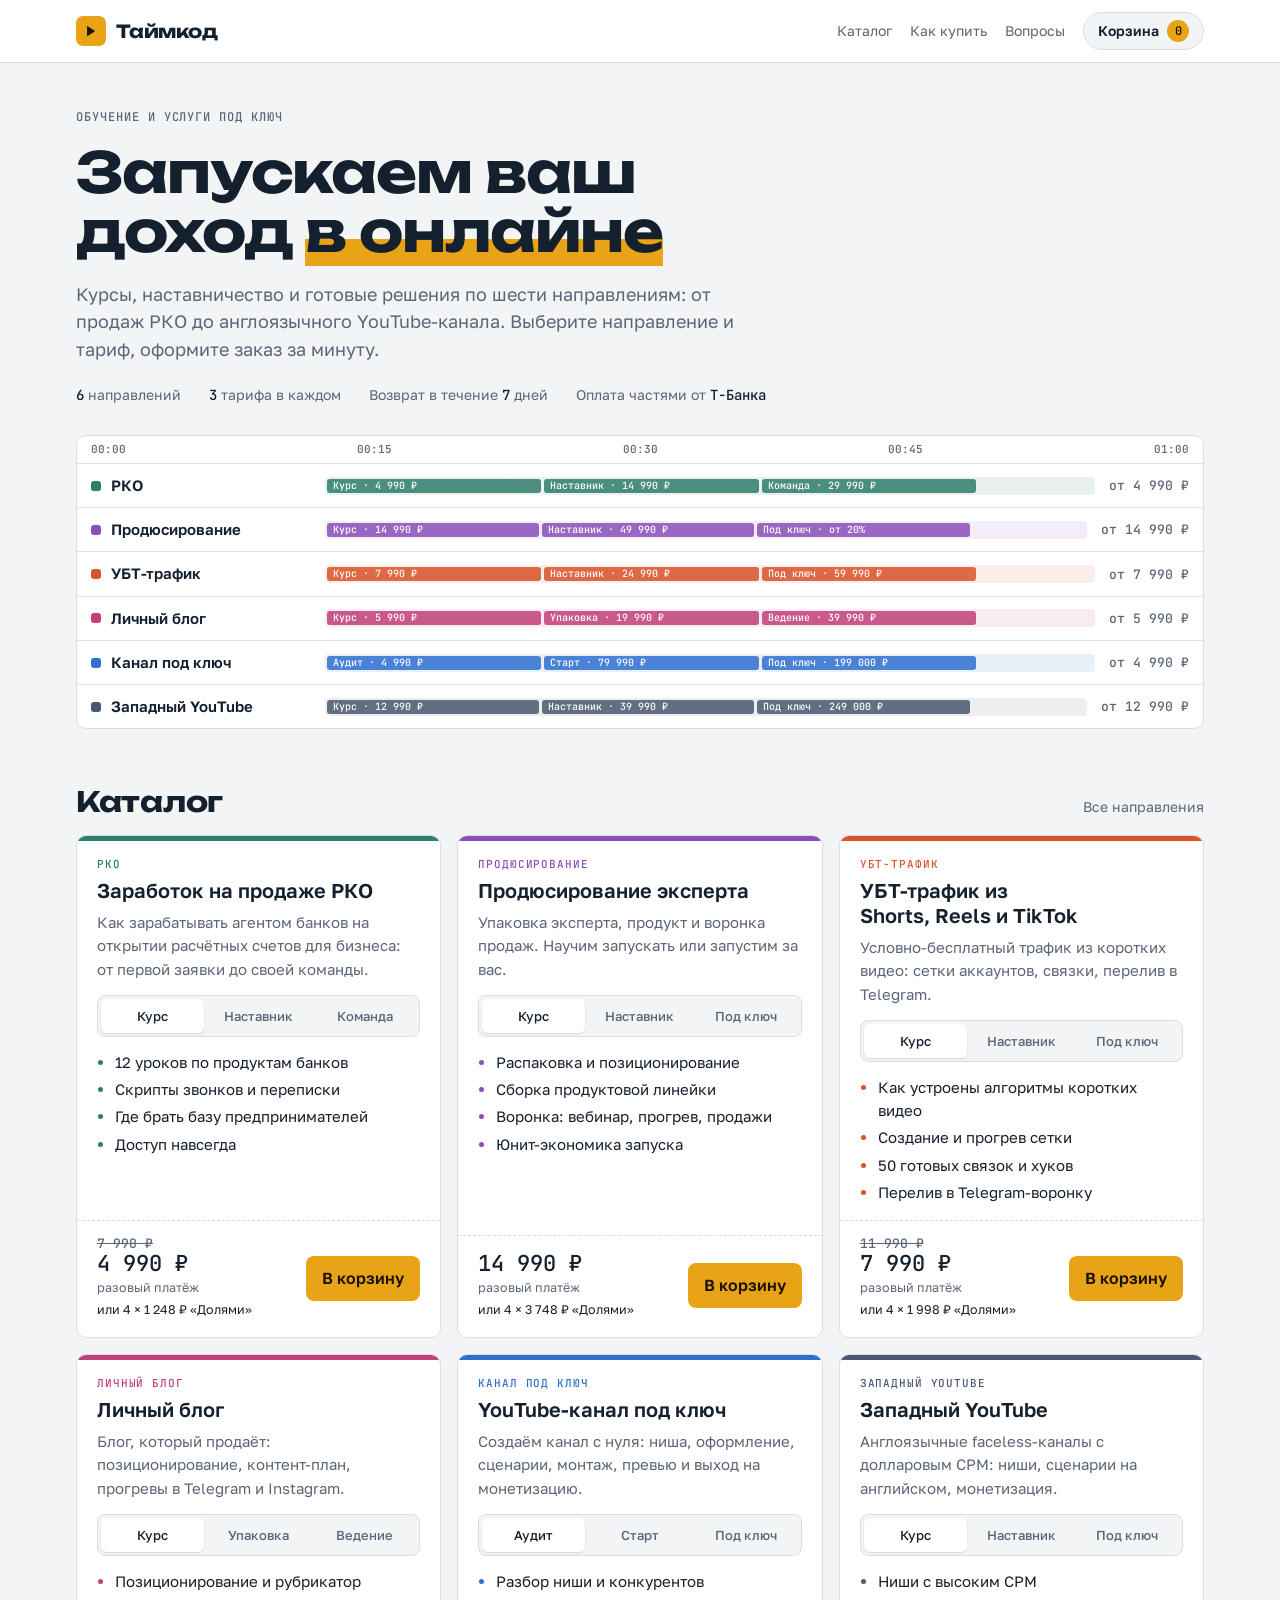
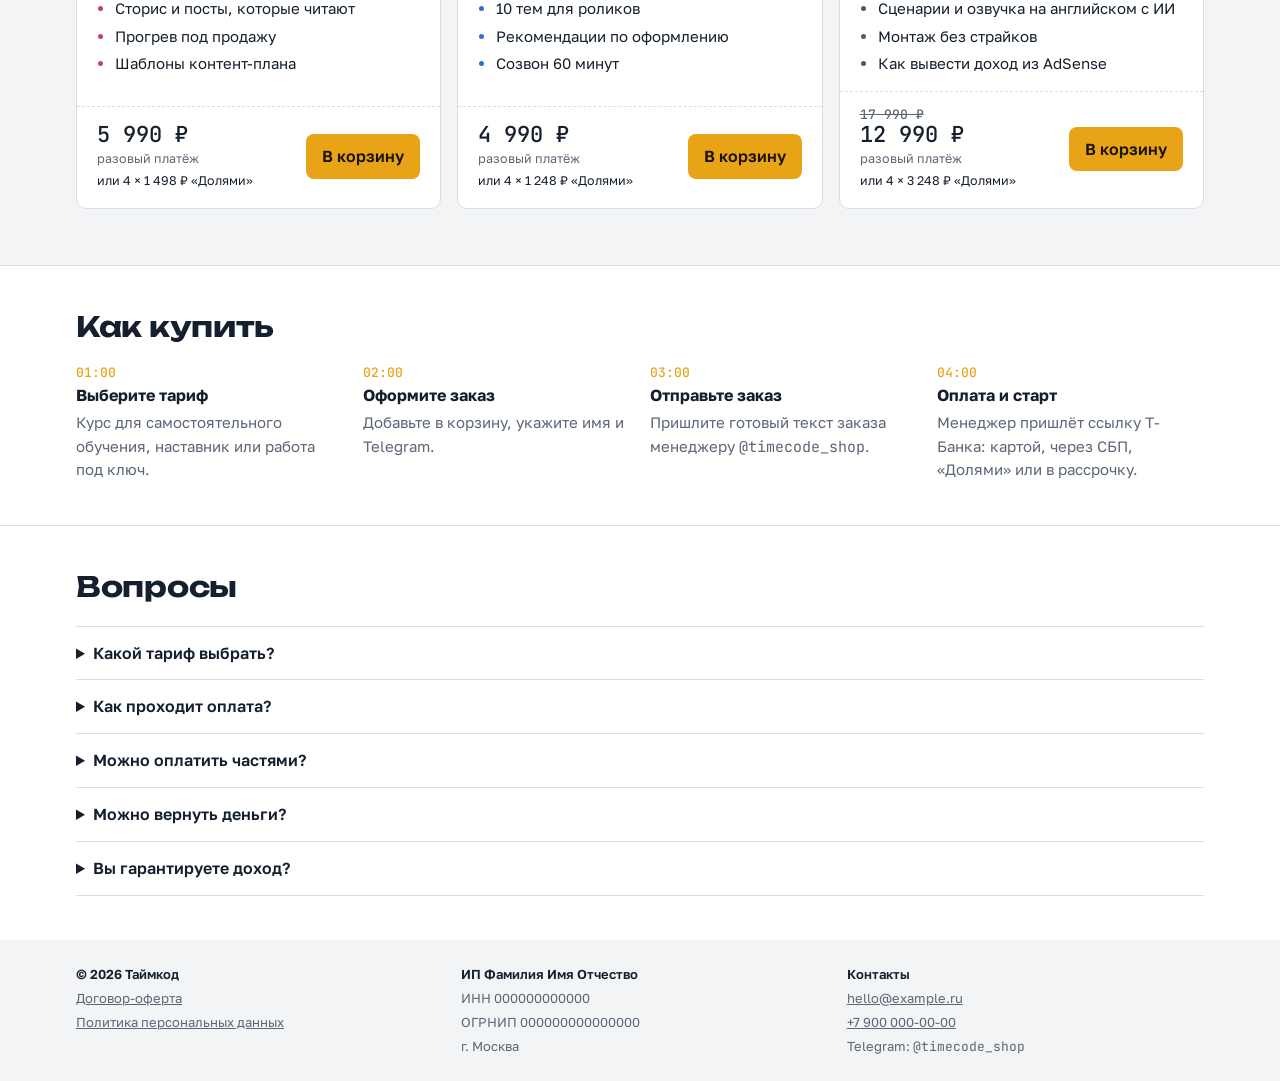
==== site/index.html @ 29308879 "Сайт: оплата частями через Т-Банк, оферта и политика ПДн Подготовка сайта к проверке для интернет-эк" ====
<!doctype html>
<html lang="ru">
<head>
<meta charset="utf-8">
<meta name="viewport" content="width=device-width, initial-scale=1, viewport-fit=cover">
<title>Таймкод</title>
<meta name="claude:viewport-fit-sides" content="cover">
<meta name="description" content="Обучение и услуги под ключ: РКО, продюсирование, УБТ-трафик, личный блог, YouTube-канал под ключ, западный YouTube.">
<link rel="preconnect" href="https://fonts.googleapis.com">
<link rel="preconnect" href="https://fonts.gstatic.com" crossorigin>
<link rel="stylesheet" href="https://fonts.googleapis.com/css2?family=Unbounded:wght@500;700&family=Golos+Text:wght@400;500;600&family=JetBrains+Mono:wght@500&display=swap">
<style>
/* Layout: монтажный стол — шапка-«таймлайн» с дорожками-направлениями, ниже витрина продуктов с тарифами и корзина сбоку */
:root {
  --bg: #F2F4F6;
  --surface: #FFFFFF;
  --ink: #15202E;
  --muted: #5B6676;
  --line: #D9DEE5;
  --accent: #E8A317;
  --accent-ink: #1A1300;
  --good: #2F7D4F;
  --t-rko: #2F7D6D;
  --t-prod: #8A4FB8;
  --t-ubt: #D9532B;
  --t-blog: #C2407A;
  --t-key: #2E6FD0;
  --t-west: #4B5A70;
  --em-fg: var(--ink);
  --em-hl: var(--accent);
  --shade: rgb(10 15 22 / .5);
  --font-display: "Unbounded", "Arial Black", system-ui, sans-serif;
  --font-body: "Golos Text", "Segoe UI", system-ui, sans-serif;
  --font-mono: "JetBrains Mono", ui-monospace, "SFMono-Regular", Menlo, monospace;
  --r: 10px;
  color-scheme: light;
}
@media (prefers-color-scheme: dark) {
  :root:not([data-theme="light"]) {
    --bg: #0F151D; --surface: #17202B; --ink: #E7ECF2; --muted: #95A1B2; --line: #2A3542;
    --accent: #F0B33A; --accent-ink: #1A1300; --good: #5CC08A;
    --t-rko: #4FB59F; --t-prod: #B386DB; --t-ubt: #F07A52; --t-blog: #E46FA3; --t-key: #6FA2EE; --t-west: #9AA8BC;
    --em-fg: var(--accent); --em-hl: transparent; --shade: rgb(0 0 0 / .6);
    color-scheme: dark;
  }
}
:root[data-theme="dark"] {
  --bg: #0F151D; --surface: #17202B; --ink: #E7ECF2; --muted: #95A1B2; --line: #2A3542;
  --accent: #F0B33A; --accent-ink: #1A1300; --good: #5CC08A;
  --t-rko: #4FB59F; --t-prod: #B386DB; --t-ubt: #F07A52; --t-blog: #E46FA3; --t-key: #6FA2EE; --t-west: #9AA8BC;
  --em-fg: var(--accent); --em-hl: transparent; --shade: rgb(0 0 0 / .6);
  color-scheme: dark;
}
* { box-sizing: border-box; }
[hidden] { display: none !important; }
html { -webkit-text-size-adjust: 100%; }
body { margin: 0; background: var(--bg); color: var(--ink); font: 400 16px/1.55 var(--font-body); }
.wrap {
  max-width: 1160px; margin: 0 auto;
  padding-left: max(16px, env(safe-area-inset-left, 0px));
  padding-right: max(16px, env(safe-area-inset-right, 0px));
}
a { color: inherit; }
button, input, select, textarea { font: inherit; color: inherit; }
:focus-visible { outline: 2px solid var(--accent); outline-offset: 2px; }
.mono { font-family: var(--font-mono); font-variant-numeric: tabular-nums; }

/* Header */
body::before { content: ""; position: fixed; inset: 0 0 auto; height: env(safe-area-inset-top, 0px); z-index: 10; background: var(--surface); }
.top { position: sticky; top: env(safe-area-inset-top, 0px); z-index: 5; border-bottom: 1px solid var(--line); background: var(--surface); }
.top .wrap { display: flex; align-items: center; justify-content: space-between; gap: 16px; padding-block: 12px; }
.logo { display: flex; align-items: center; gap: 10px; font: 700 18px/1 var(--font-display); text-decoration: none; letter-spacing: -0.01em; }
.logo i { display: inline-grid; place-items: center; width: 30px; height: 30px; border-radius: 7px; background: var(--accent); color: var(--accent-ink); font-style: normal; font-size: 13px; }
.top nav { display: flex; align-items: center; gap: 18px; font-size: 14px; color: var(--muted); }
.top nav a { text-decoration: none; }
.top nav a:hover { color: var(--ink); }
.cartbtn { display: flex; align-items: center; gap: 8px; border: 1px solid var(--line); background: var(--bg); border-radius: 999px; padding: 7px 14px; cursor: pointer; font-weight: 600; font-size: 14px; color: var(--ink); }
.cartbtn b { min-width: 22px; height: 22px; display: inline-grid; place-items: center; border-radius: 999px; background: var(--accent); color: var(--accent-ink); font: 500 12px/1 var(--font-mono); padding: 0 6px; }

/* Hero */
.hero .wrap { padding-block: 48px 28px; display: grid; gap: 20px; }
.eyebrow { font: 500 12px/1 var(--font-mono); letter-spacing: 0.08em; text-transform: uppercase; color: var(--muted); }
h1 { margin: 0; font: 700 clamp(30px, 5.4vw, 56px)/1.05 var(--font-display); letter-spacing: -0.02em; text-wrap: balance; max-width: 19ch; }
h1 em { font-style: normal; color: var(--em-fg); background: linear-gradient(transparent 62%, var(--em-hl) 62%); }
.lead { margin: 0; max-width: 62ch; color: var(--muted); font-size: 18px; }
.facts { display: flex; flex-wrap: wrap; gap: 8px 28px; font-size: 14px; color: var(--muted); }
.facts b { color: var(--ink); font-family: var(--font-mono); font-weight: 500; }

/* Timeline tracks = category filter */
.tracks { margin-top: 8px; border: 1px solid var(--line); border-radius: var(--r); background: var(--surface); overflow: hidden; }
.ruler { display: flex; justify-content: space-between; padding: 8px 14px; border-bottom: 1px solid var(--line); font: 500 11px/1 var(--font-mono); color: var(--muted); }
.track {
  width: 100%; display: grid; grid-template-columns: minmax(0, 220px) minmax(0, 1fr) auto; align-items: center; gap: 14px;
  padding: 10px 14px; border: 0; border-bottom: 1px solid var(--line); background: transparent; cursor: pointer; text-align: left;
}
.track:last-child { border-bottom: 0; }
.track:hover { background: color-mix(in srgb, var(--accent) 7%, transparent); }
.track[aria-pressed="true"] { background: color-mix(in srgb, var(--c) 12%, transparent); }
.track .name { display: flex; align-items: center; gap: 10px; font-weight: 600; font-size: 15px; min-width: 0; }
.track .dot { flex: none; width: 10px; height: 10px; border-radius: 3px; background: var(--c); }
.track .bar { height: 18px; border-radius: 4px; background: color-mix(in srgb, var(--c) 10%, transparent); display: flex; gap: 3px; padding: 2px; min-width: 0; }
.track .clip { flex: 0 1 28%; border-radius: 3px; background: var(--c); opacity: .85; overflow: hidden; white-space: nowrap; text-overflow: ellipsis; font: 500 10px/14px var(--font-mono); color: var(--surface); padding: 0 6px; }
.track .n { font: 500 13px/1 var(--font-mono); color: var(--muted); }

/* Catalog */
.sec-h { display: flex; flex-wrap: wrap; align-items: baseline; justify-content: space-between; gap: 8px 16px; }
h2 { margin: 0; font: 700 clamp(22px, 3vw, 28px)/1.2 var(--font-display); letter-spacing: -0.01em; text-wrap: balance; }
.catalog .wrap { display: grid; gap: 16px; padding-block: 28px 56px; }
.count { font-size: 14px; color: var(--muted); }
.grid { display: grid; grid-template-columns: repeat(auto-fill, minmax(min(100%, 340px), 1fr)); gap: 16px; }
.prod { background: var(--surface); border: 1px solid var(--line); border-radius: var(--r); display: grid; grid-template-rows: auto auto auto 1fr auto; overflow: hidden; min-width: 0; }
.prod .head { padding: 18px 20px 0; display: grid; gap: 8px; border-top: 5px solid var(--c); }
.prod .cat { font: 500 11px/1 var(--font-mono); letter-spacing: .08em; text-transform: uppercase; color: var(--c); }
.prod h3 { margin: 0; font: 600 20px/1.25 var(--font-body); text-wrap: balance; }
.prod .desc { margin: 0; color: var(--muted); font-size: 15px; }
.tiers { margin: 14px 20px 0; display: grid; grid-template-columns: repeat(3, minmax(0, 1fr)); border: 1px solid var(--line); border-radius: 8px; padding: 3px; gap: 3px; background: var(--bg); }
.tiers button { border: 0; background: transparent; border-radius: 6px; padding: 7px 4px; font-size: 13px; font-weight: 500; cursor: pointer; color: var(--muted); overflow: hidden; text-overflow: ellipsis; white-space: nowrap; }
.tiers button[aria-pressed="true"] { background: var(--surface); color: var(--ink); box-shadow: 0 1px 2px rgb(0 0 0 / .12); }
.prod ul { margin: 0; padding: 14px 20px 0 38px; font-size: 15px; display: grid; gap: 4px; align-content: start; }
.prod li::marker { color: var(--c); }
.prod .foot { padding: 16px 20px 18px; display: flex; flex-wrap: wrap; align-items: center; justify-content: space-between; gap: 10px; border-top: 1px dashed var(--line); margin-top: 16px; }
.price { display: grid; gap: 2px; }
.price b { font: 500 22px/1.1 var(--font-mono); font-variant-numeric: tabular-nums; }
.price s { color: var(--muted); font: 500 13px/1 var(--font-mono); }
.price small { color: var(--muted); font-size: 12.5px; }
.price .split { color: var(--ink); }
.btn { border: 0; border-radius: 8px; padding: 10px 16px; font-weight: 600; cursor: pointer; background: var(--accent); color: var(--accent-ink); text-decoration: none; display: inline-flex; align-items: center; justify-content: center; gap: 6px; }
.btn:hover { filter: brightness(1.05); }
.btn.ghost { background: transparent; color: var(--ink); border: 1px solid var(--line); }
.btn.added { background: var(--good); color: var(--surface); }
.btn.wide { width: 100%; padding-block: 13px; }

/* Info blocks */
.band { border-top: 1px solid var(--line); background: var(--surface); }
.band .wrap { padding-block: 44px; display: grid; gap: 22px; }
.steps { display: grid; grid-template-columns: repeat(auto-fit, minmax(220px, 1fr)); gap: 20px; margin: 0; padding: 0; list-style: none; counter-reset: s; }
.steps li { counter-increment: s; display: grid; gap: 4px; align-content: start; }
.steps li::before { content: "0" counter(s) ":00"; font: 500 13px/1 var(--font-mono); color: var(--accent); }
.steps b { font-size: 16px; }
.steps span { color: var(--muted); font-size: 15px; }
.faq { display: grid; gap: 0; border-top: 1px solid var(--line); }
.faq details { border-bottom: 1px solid var(--line); padding-block: 14px; }
.faq summary { cursor: pointer; font-weight: 600; }
.faq p { margin: 8px 0 0; color: var(--muted); max-width: 70ch; }
footer .wrap { padding-block: 24px; font-size: 13px; color: var(--muted); display: grid; grid-template-columns: repeat(auto-fit, minmax(min(100%, 240px), 1fr)); gap: 16px 28px; }
footer .col { display: grid; gap: 4px; align-content: start; }
footer b { color: var(--ink); font-weight: 600; }
.handle { font-family: var(--font-mono); user-select: all; }

/* Cart drawer */
.shade { position: fixed; inset: 0; background: var(--shade); z-index: 20; }
.drawer {
  position: fixed; top: 0; right: 0; bottom: 0; z-index: 21; width: min(440px, 100%);
  background: var(--surface); border-left: 1px solid var(--line); display: grid; grid-template-rows: auto 1fr auto;
  padding-top: env(safe-area-inset-top, 0px); padding-bottom: env(safe-area-inset-bottom, 0px); padding-right: env(safe-area-inset-right, 0px);
}
.drawer header { display: flex; align-items: center; justify-content: space-between; padding: 16px 20px; border-bottom: 1px solid var(--line); }
.drawer h3 { margin: 0; font: 700 18px/1.2 var(--font-display); }
.x { border: 0; background: none; font-size: 22px; line-height: 1; cursor: pointer; padding: 4px 8px; color: var(--muted); }
.drawer .items { overflow: auto; padding: 8px 20px; display: grid; align-content: start; }
.item { display: grid; grid-template-columns: 4px minmax(0, 1fr) auto; gap: 12px; padding-block: 12px; border-bottom: 1px solid var(--line); align-items: start; }
.item .sw { align-self: stretch; border-radius: 2px; background: var(--c); }
.item b { display: block; font-size: 15px; font-weight: 600; }
.item span { font-size: 13px; color: var(--muted); }
.item .r { display: grid; justify-items: end; gap: 4px; font: 500 14px/1.2 var(--font-mono); white-space: nowrap; }
.item .rm { border: 0; background: none; color: var(--muted); font: 400 12px/1 var(--font-body); text-decoration: underline; cursor: pointer; padding: 2px 0; }
.drawer .sum { padding: 16px 20px 20px; border-top: 1px solid var(--line); display: grid; gap: 12px; }
.total { display: flex; justify-content: space-between; align-items: baseline; gap: 12px; }
.total b { font: 500 22px/1 var(--font-mono); }
.note { font-size: 13px; color: var(--muted); margin: 0; }
.empty { padding: 32px 0; color: var(--muted); text-align: center; }
.field { display: grid; gap: 5px; font-size: 14px; font-weight: 500; }
.field input, .field textarea { border: 1px solid var(--line); border-radius: 8px; padding: 10px 12px; background: var(--bg); font-weight: 400; }
.field textarea { min-height: 70px; resize: vertical; }
.check { display: grid; grid-template-columns: auto minmax(0, 1fr); gap: 8px; align-items: start; font-size: 13.5px; color: var(--muted); }
.check input { margin: 3px 0 0; accent-color: var(--accent); width: 16px; height: 16px; }
.check b { color: var(--ink); font-weight: 600; }
.order pre { margin: 0; white-space: pre-wrap; word-break: break-word; font: 500 13px/1.5 var(--font-mono); background: var(--bg); border: 1px solid var(--line); border-radius: 8px; padding: 12px; }
.row { display: flex; gap: 10px; flex-wrap: wrap; }
.row > * { flex: 1 1 140px; }

@media (max-width: 640px) {
  .top nav a { display: none; }
  .track { grid-template-columns: minmax(0, 1fr) auto; }
  .track .bar { display: none; }
}
@media (prefers-reduced-motion: no-preference) {
  .drawer { animation: slide .2s ease both; }
  @keyframes slide { from { transform: translateX(24px); } to { transform: none; } }
}
</style>
</head>
<body>

<header class="top">
  <div class="wrap">
    <a class="logo" href="#"><i>▶</i>Таймкод</a>
    <nav>
      <a href="#catalog">Каталог</a><a href="#how">Как купить</a><a href="#faq">Вопросы</a>
      <button class="cartbtn" id="openCart" type="button" aria-label="Корзина">Корзина <b id="cartN">0</b></button>
    </nav>
  </div>
</header>

<section class="hero">
  <div class="wrap">
    <span class="eyebrow">Обучение и услуги под ключ</span>
    <h1>Запускаем ваш доход <em>в онлайне</em></h1>
    <p class="lead">Курсы, наставничество и готовые решения по шести направлениям: от продаж РКО до англоязычного YouTube-канала. Выберите направление и тариф, оформите заказ за минуту.</p>
    <div class="facts">
      <span><b>6</b> направлений</span>
      <span><b>3</b> тарифа в каждом</span>
      <span>Возврат в течение <b>7</b> дней</span>
      <span>Оплата частями от <b>Т-Банка</b></span>
    </div>
    <div class="tracks" id="tracks" role="group" aria-label="Направления">
      <div class="ruler"><span>00:00</span><span>00:15</span><span>00:30</span><span>00:45</span><span>01:00</span></div>
    </div>
  </div>
</section>

<section class="catalog" id="catalog">
  <div class="wrap">
    <div class="sec-h"><h2>Каталог</h2><span class="count" id="count" aria-live="polite"></span></div>
    <div class="grid" id="grid"></div>
  </div>
</section>

<section class="band" id="how">
  <div class="wrap">
    <h2>Как купить</h2>
    <ol class="steps">
      <li><b>Выберите тариф</b><span>Курс для самостоятельного обучения, наставник или работа под ключ.</span></li>
      <li><b>Оформите заказ</b><span>Добавьте в корзину, укажите имя и Telegram.</span></li>
      <li><b>Отправьте заказ</b><span>Пришлите готовый текст заказа менеджеру <span class="handle" data-tg></span>.</span></li>
      <li><b>Оплата и старт</b><span>Менеджер пришлёт ссылку Т-Банка: картой, через СБП, «Долями» или в рассрочку.</span></li>
    </ol>
  </div>
</section>

<section class="band" id="faq">
  <div class="wrap">
    <h2>Вопросы</h2>
    <div class="faq">
      <details><summary>Какой тариф выбрать?</summary><p>«Курс» подходит, если готовы разбираться сами. «Наставник» даёт личные разборы и обратную связь. «Под ключ» значит, что работу делает наша команда, а вы получаете результат.</p></details>
      <details><summary>Как проходит оплата?</summary><p>После заказа менеджер подтверждает состав и присылает ссылку на оплату Т-Банка. На странице оплаты можно заплатить картой, через СБП или выбрать оплату частями. Чек придёт в электронном виде.</p></details>
      <details><summary>Можно оплатить частями?</summary><p>Да, через Т-Банк. «Долями»: 4 платежа раз в 2 недели без переплаты, первый — 25% сразу. Для дорогих тарифов есть рассрочка Т-Банка на несколько месяцев. Решение принимает банк за пару минут прямо на странице оплаты. Рассрочку предоставляет АО «ТБанк», лицензия Банка России № 2673. Доступность, лимит и условия определяет банк.</p></details>
      <details><summary>Можно вернуть деньги?</summary><p>Да. За курсы возвращаем полную сумму в течение 7 дней с момента покупки. По услугам под ключ возвращаем стоимость работ, которые ещё не начаты. Если оплата была частями, деньги уходят в банк и закрывают долг. Подробно — в <a href="oferta.html">оферте</a>.</p></details>
      <details><summary>Вы гарантируете доход?</summary><p>Нет. Мы даём рабочие инструменты, разборы и команду, но результат зависит от ниши, вложенного времени и бюджета. Цифры из кейсов не являются обещанием.</p></details>
    </div>
  </div>
</section>

<footer>
  <div class="wrap">
    <div class="col">
      <b>© 2026 Таймкод</b>
      <a href="oferta.html">Договор-оферта</a>
      <a href="privacy.html">Политика персональных данных</a>
    </div>
    <div class="col">
      <b data-seller="name"></b>
      <span>ИНН <span data-seller="inn"></span></span>
      <span>ОГРНИП <span data-seller="ogrnip"></span></span>
      <span data-seller="city"></span>
    </div>
    <div class="col">
      <b>Контакты</b>
      <a data-seller="email" data-seller-href="email"></a>
      <a data-seller="phone" data-seller-href="phone"></a>
      <span>Telegram: <span class="handle" data-tg></span></span>
    </div>
  </div>
</footer>

<div class="shade" id="shade" hidden></div>
<aside class="drawer" id="drawer" hidden aria-label="Корзина">
  <header><h3 id="drawerTitle">Корзина</h3><button class="x" type="button" id="closeCart" aria-label="Закрыть">×</button></header>
  <div class="items" id="items"></div>
  <div class="sum" id="sum"></div>
</aside>

<script src="seller.js"></script>
<script>
// Контакт для заказов берётся из seller.js
const TG = SELLER.tg;

const CATS = {
  rko:  { name: "РКО",              c: "--t-rko"  },
  prod: { name: "Продюсирование",   c: "--t-prod" },
  ubt:  { name: "УБТ-трафик",       c: "--t-ubt"  },
  blog: { name: "Личный блог",      c: "--t-blog" },
  key:  { name: "Канал под ключ",   c: "--t-key"  },
  west: { name: "Западный YouTube", c: "--t-west" },
};

// price: число в рублях; text: если цена не фиксированная; old: зачёркнутая цена
const PRODUCTS = [
  { id: "rko", cat: "rko", title: "Заработок на продаже РКО",
    desc: "Как зарабатывать агентом банков на открытии расчётных счетов для бизнеса: от первой заявки до своей команды.",
    tiers: [
      { name: "Курс", price: 4990, old: 7990, feats: ["12 уроков по продуктам банков", "Скрипты звонков и переписки", "Где брать базу предпринимателей", "Доступ навсегда"] },
      { name: "Наставник", price: 14990, feats: ["Всё из курса", "4 недели с куратором", "Разбор ваших звонков", "Помощь с подключением к партнёрским программам"] },
      { name: "Команда", price: 29990, feats: ["Всё из наставника", "Как нанять и обучить 3–5 менеджеров", "Шаблоны отчётов и CRM", "Личный созвон раз в неделю"] },
    ] },
  { id: "prod", cat: "prod", title: "Продюсирование эксперта",
    desc: "Упаковка эксперта, продукт и воронка продаж. Научим запускать или запустим за вас.",
    tiers: [
      { name: "Курс", price: 14990, feats: ["Распаковка и позиционирование", "Сборка продуктовой линейки", "Воронка: вебинар, прогрев, продажи", "Юнит-экономика запуска"] },
      { name: "Наставник", price: 49990, feats: ["Всё из курса", "8 недель наставничества", "Разбор вашего запуска", "Шаблоны договоров с экспертом"] },
      { name: "Под ключ", price: 0, text: "от 20%", unit: "от выручки запуска", feats: ["Запуск силами нашей команды", "Стратегия, реклама, отдел продаж", "Еженедельные отчёты", "Предоплата не нужна"] },
    ] },
  { id: "ubt", cat: "ubt", title: "УБТ-трафик из Shorts, Reels и TikTok",
    desc: "Условно-бесплатный трафик из коротких видео: сетки аккаунтов, связки, перелив в Telegram.",
    tiers: [
      { name: "Курс", price: 7990, old: 11990, feats: ["Как устроены алгоритмы коротких видео", "Создание и прогрев сетки", "50 готовых связок и хуков", "Перелив в Telegram-воронку"] },
      { name: "Наставник", price: 24990, feats: ["Всё из курса", "4 недели с наставником", "Разбор ваших роликов", "Чат практиков"] },
      { name: "Под ключ", price: 59990, unit: "в месяц", feats: ["Сетка из 10 аккаунтов", "60+ роликов в месяц", "Монтаж и публикация нашей командой", "Отчёт по просмотрам и подписчикам"] },
    ] },
  { id: "blog", cat: "blog", title: "Личный блог",
    desc: "Блог, который продаёт: позиционирование, контент-план, прогревы в Telegram и Instagram.",
    tiers: [
      { name: "Курс", price: 5990, feats: ["Позиционирование и рубрикатор", "Сторис и посты, которые читают", "Прогрев под продажу", "Шаблоны контент-плана"] },
      { name: "Упаковка", price: 19990, feats: ["Аудит текущего блога", "Шапка, аватар, закреп и хайлайты", "Контент-план на месяц", "10 готовых постов"] },
      { name: "Ведение", price: 39990, unit: "в месяц", feats: ["SMM-менеджер и сценарист", "Сторис каждый день", "12 постов и 8 Reels в месяц", "Ежемесячная аналитика"] },
    ] },
  { id: "key", cat: "key", title: "YouTube-канал под ключ",
    desc: "Создаём канал с нуля: ниша, оформление, сценарии, монтаж, превью и выход на монетизацию.",
    tiers: [
      { name: "Аудит", price: 4990, feats: ["Разбор ниши и конкурентов", "10 тем для роликов", "Рекомендации по оформлению", "Созвон 60 минут"] },
      { name: "Старт", price: 79990, feats: ["Оформление канала", "5 роликов: сценарий, озвучка, монтаж", "Превью для A/B-теста", "SEO-описания и теги"] },
      { name: "Под ключ", price: 199000, feats: ["Всё из «Старта»", "20 роликов за 2 месяца", "Публикация по графику", "Работа до подключения монетизации"] },
    ] },
  { id: "west", cat: "west", title: "Западный YouTube",
    desc: "Англоязычные faceless-каналы с долларовым CPM: ниши, сценарии на английском, монетизация.",
    tiers: [
      { name: "Курс", price: 12990, old: 17990, feats: ["Ниши с высоким CPM", "Сценарии и озвучка на английском с ИИ", "Монтаж без страйков", "Как вывести доход из AdSense"] },
      { name: "Наставник", price: 39990, feats: ["Всё из курса", "6 недель с наставником", "Проверка ваших роликов", "Подбор ниши под вас"] },
      { name: "Под ключ", price: 249000, feats: ["Англоязычный канал нашей командой", "30 роликов за 3 месяца", "Сценарист носитель языка", "Передача канала вам"] },
    ] },
];

const $ = s => document.querySelector(s);
const esc = s => String(s).replace(/[&<>"]/g, ch => ({ "&": "&amp;", "<": "&lt;", ">": "&gt;", '"': "&quot;" }[ch]));
const rub = n => n.toLocaleString("ru-RU") + " ₽";
const priceLabel = t => t.text || rub(t.price);
// «Долями» — 4 равных платежа; дорогие разовые тарифы — рассрочка банка
const DOLYAMI_MAX = 30000;
const splitLabel = t => !t.price || t.unit ? "" : t.price <= DOLYAMI_MAX ? `или 4 × ${rub(Math.ceil(t.price / 4))} «Долями»` : "или в рассрочку от Т-Банка";
const state = { cat: "", tier: Object.fromEntries(PRODUCTS.map(p => [p.id, 0])) };
let cart = [];
try { cart = JSON.parse(localStorage.getItem("tc-cart") || "[]"); } catch { cart = []; }
const save = () => { try { localStorage.setItem("tc-cart", JSON.stringify(cart)); } catch {} };
const find = (pid, ti) => { const p = PRODUCTS.find(x => x.id === pid); return p && p.tiers[ti] ? { p, t: p.tiers[ti] } : null; };
cart = cart.filter(k => find(k.pid, k.ti));

document.querySelectorAll("[data-tg]").forEach(el => el.textContent = "@" + TG);

function renderTracks() {
  const box = $("#tracks");
  PRODUCTS.forEach(p => {
    const v = CATS[p.cat];
    const b = document.createElement("button");
    b.type = "button"; b.className = "track"; b.dataset.cat = p.cat;
    b.style.setProperty("--c", `var(${v.c})`);
    b.setAttribute("aria-pressed", "false");
    b.innerHTML = `<span class="name"><span class="dot"></span>${v.name}</span>
      <span class="bar">${p.tiers.map(t => `<span class="clip">${esc(t.name)} · ${esc(priceLabel(t))}</span>`).join("")}</span>
      <span class="n">от ${esc(priceLabel(p.tiers[0]))}</span>`;
    b.onclick = () => { state.cat = state.cat === p.cat ? "" : p.cat; render(); if (state.cat) $("#catalog").scrollIntoView({ behavior: "smooth" }); };
    box.appendChild(b);
  });
}

function render() {
  document.querySelectorAll(".track").forEach(t => t.setAttribute("aria-pressed", String(t.dataset.cat === state.cat)));
  const list = PRODUCTS.filter(p => !state.cat || p.cat === state.cat);
  $("#count").innerHTML = state.cat
    ? `${CATS[state.cat].name} · <button class="btn ghost" style="padding:4px 10px;font-size:13px" type="button" id="all">Показать все</button>`
    : `Все направления`;
  const all = $("#all"); if (all) all.onclick = () => { state.cat = ""; render(); };
  $("#grid").innerHTML = list.map(p => {
    const ti = state.tier[p.id], t = p.tiers[ti];
    const inCart = cart.some(k => k.pid === p.id && k.ti === ti);
    return `<article class="prod" style="--c: var(${CATS[p.cat].c})">
      <div class="head"><span class="cat">${CATS[p.cat].name}</span><h3>${esc(p.title)}</h3><p class="desc">${esc(p.desc)}</p></div>
      <div class="tiers" role="group" aria-label="Тариф">${p.tiers.map((x, i) =>
        `<button type="button" data-p="${p.id}" data-t="${i}" aria-pressed="${i === ti}">${esc(x.name)}</button>`).join("")}</div>
      <ul>${t.feats.map(f => `<li>${esc(f)}</li>`).join("")}</ul>
      <div></div>
      <div class="foot">
        <div class="price">${t.old ? `<s>${rub(t.old)}</s>` : ""}<b>${esc(priceLabel(t))}</b>${t.unit ? `<small>${esc(t.unit)}</small>` : `<small>разовый платёж</small>`}${splitLabel(t) ? `<small class="split">${esc(splitLabel(t))}</small>` : ""}</div>
        <button class="btn ${inCart ? "added" : ""}" type="button" data-add="${p.id}">${inCart ? "В корзине ✓" : "В корзину"}</button>
      </div>
    </article>`;
  }).join("");
}

$("#grid").addEventListener("click", e => {
  const tb = e.target.closest("[data-t]");
  if (tb) { state.tier[tb.dataset.p] = +tb.dataset.t; render(); return; }
  const ab = e.target.closest("[data-add]");
  if (ab) {
    const pid = ab.dataset.add, ti = state.tier[pid];
    if (!cart.some(k => k.pid === pid && k.ti === ti)) { cart.push({ pid, ti }); save(); }
    else { openCart(); return; }
    updateCart(); render();
  }
});

// Корзина
let step = "cart";
const total = () => cart.reduce((s, k) => s + (find(k.pid, k.ti).t.price || 0), 0);
const hasCustom = () => cart.some(k => find(k.pid, k.ti).t.text);

function updateCart() {
  $("#cartN").textContent = cart.length;
  if ($("#drawer").hidden) return;
  $("#drawerTitle").textContent = step === "done" ? "Заказ готов" : step === "form" ? "Оформление" : "Корзина";
  $("#items").innerHTML = step === "done" ? "" : cart.length ? cart.map((k, i) => {
    const { p, t } = find(k.pid, k.ti);
    return `<div class="item" style="--c: var(${CATS[p.cat].c})"><span class="sw"></span>
      <div><b>${esc(p.title)}</b><span>Тариф «${esc(t.name)}»${t.unit ? " · " + esc(t.unit) : ""}</span></div>
      <div class="r">${esc(priceLabel(t))}<button class="rm" type="button" data-rm="${i}">Убрать</button></div></div>`;
  }).join("") : `<p class="empty">Корзина пуста. Выберите тариф в каталоге.</p>`;

  const sum = $("#sum");
  if (step === "done") {
    $("#items").innerHTML = `<div class="order" style="padding-block:12px;display:grid;gap:12px">
      <p class="note">Скопируйте текст и отправьте его в Telegram <span class="handle">@${TG}</span>. Менеджер подтвердит заказ и пришлёт ссылку на оплату.</p>
      <pre id="out">${esc(orderText)}</pre></div>`;
    sum.innerHTML = `<div class="row"><button class="btn" type="button" id="copy">Скопировать заказ</button>
      <a class="btn ghost" href="https://t.me/${TG}" target="_blank" rel="noopener">Открыть Telegram</a></div>
      <button class="btn ghost wide" type="button" id="finish">Готово, очистить корзину</button>`;
    return;
  }
  if (!cart.length) { sum.innerHTML = ""; return; }
  const totalRow = `<div class="total"><span>Итого${hasCustom() ? " без услуг с % от выручки" : ""}</span><b>${rub(total())}</b></div>`;
  if (step === "form") {
    sum.innerHTML = `${totalRow}
      <form id="form" novalidate style="display:grid;gap:10px">
        <label class="field" for="fName">Имя<input id="fName" name="name" autocomplete="name" required></label>
        <label class="field" for="fTg">Telegram или телефон<input id="fTg" name="tg" placeholder="@username" required></label>
        <label class="field" for="fNote">Комментарий<textarea id="fNote" name="note" placeholder="Ниша, ссылка на блог или канал, удобное время для связи"></textarea></label>
        <label class="check"><input type="checkbox" name="split" value="1"><span><b>Хочу оплатить частями</b> — «Долями» или в рассрочку от Т-Банка</span></label>
        <label class="check"><input type="checkbox" name="agree" value="1"><span>Принимаю условия <a href="oferta.html" target="_blank">оферты</a> и даю согласие на обработку персональных данных по <a href="privacy.html" target="_blank">политике</a></span></label>
        <button class="btn wide" type="submit">Оформить заказ</button>
        <button class="btn ghost wide" type="button" id="back">Назад к корзине</button>
      </form>`;
  } else {
    sum.innerHTML = `${totalRow}<p class="note">Оплата по ссылке Т-Банка после подтверждения заказа: картой, через СБП, «Долями» или в рассрочку. Возврат в течение 7 дней.</p>
      <button class="btn wide" type="button" id="checkout">Перейти к оформлению</button>`;
  }
}

let orderText = "";
$("#drawer").addEventListener("click", e => {
  const rm = e.target.closest("[data-rm]");
  if (rm) { cart.splice(+rm.dataset.rm, 1); save(); updateCart(); render(); return; }
  if (e.target.id === "checkout") { step = "form"; updateCart(); $("#fName").focus(); }
  if (e.target.id === "back") { step = "cart"; updateCart(); }
  if (e.target.id === "finish") { cart = []; save(); step = "cart"; closeCart(); render(); }
  if (e.target.id === "copy") {
    const btn = e.target;
    const ok = () => { btn.textContent = "Скопировано"; setTimeout(() => btn.textContent = "Скопировать заказ", 1800); };
    const sel = () => { const r = document.createRange(); r.selectNodeContents($("#out")); const s = getSelection(); s.removeAllRanges(); s.addRange(r); btn.textContent = "Выделено, нажмите Ctrl+C"; };
    try { navigator.clipboard.writeText(orderText).then(ok, sel); } catch { sel(); }
  }
});
$("#drawer").addEventListener("submit", e => {
  e.preventDefault();
  const f = new FormData(e.target);
  for (const k of ["name", "tg"]) {
    const el = e.target.elements[k];
    if (!String(f.get(k)).trim()) { el.setCustomValidity("Заполните это поле"); el.reportValidity(); el.addEventListener("input", () => el.setCustomValidity(""), { once: true }); return; }
  }
  const agree = e.target.elements.agree;
  if (!agree.checked) { agree.setCustomValidity("Без согласия мы не сможем оформить заказ"); agree.reportValidity(); agree.addEventListener("change", () => agree.setCustomValidity(""), { once: true }); return; }
  const lines = cart.map((k, i) => { const { p, t } = find(k.pid, k.ti); return `${i + 1}. ${p.title}, тариф «${t.name}»: ${priceLabel(t)}${t.unit ? " " + t.unit : ""}`; });
  orderText = [
    "Заказ с сайта Таймкод",
    ...lines,
    `Итого: ${rub(total())}${hasCustom() ? " + услуги с % от выручки" : ""}`,
    "",
    `Имя: ${f.get("name")}`,
    `Связь: ${f.get("tg")}`,
    `Оплата: ${f.get("split") ? "частями (Долями или рассрочка Т-Банка)" : "сразу"}`,
    f.get("note") ? `Комментарий: ${f.get("note")}` : "",
  ].filter((l, i, a) => l || a[i - 1] !== "").join("\n").trim();
  step = "done"; updateCart();
});

function openCart() { step = step === "done" ? "done" : "cart"; $("#drawer").hidden = false; $("#shade").hidden = false; updateCart(); $("#closeCart").focus(); }
function closeCart() { $("#drawer").hidden = true; $("#shade").hidden = true; if (step !== "done") step = "cart"; }
$("#openCart").onclick = openCart;
$("#closeCart").onclick = closeCart;
$("#shade").onclick = closeCart;
document.addEventListener("keydown", e => { if (e.key === "Escape" && !$("#drawer").hidden) closeCart(); });

renderTracks();
render();
updateCart();
</script>
</body>
</html>
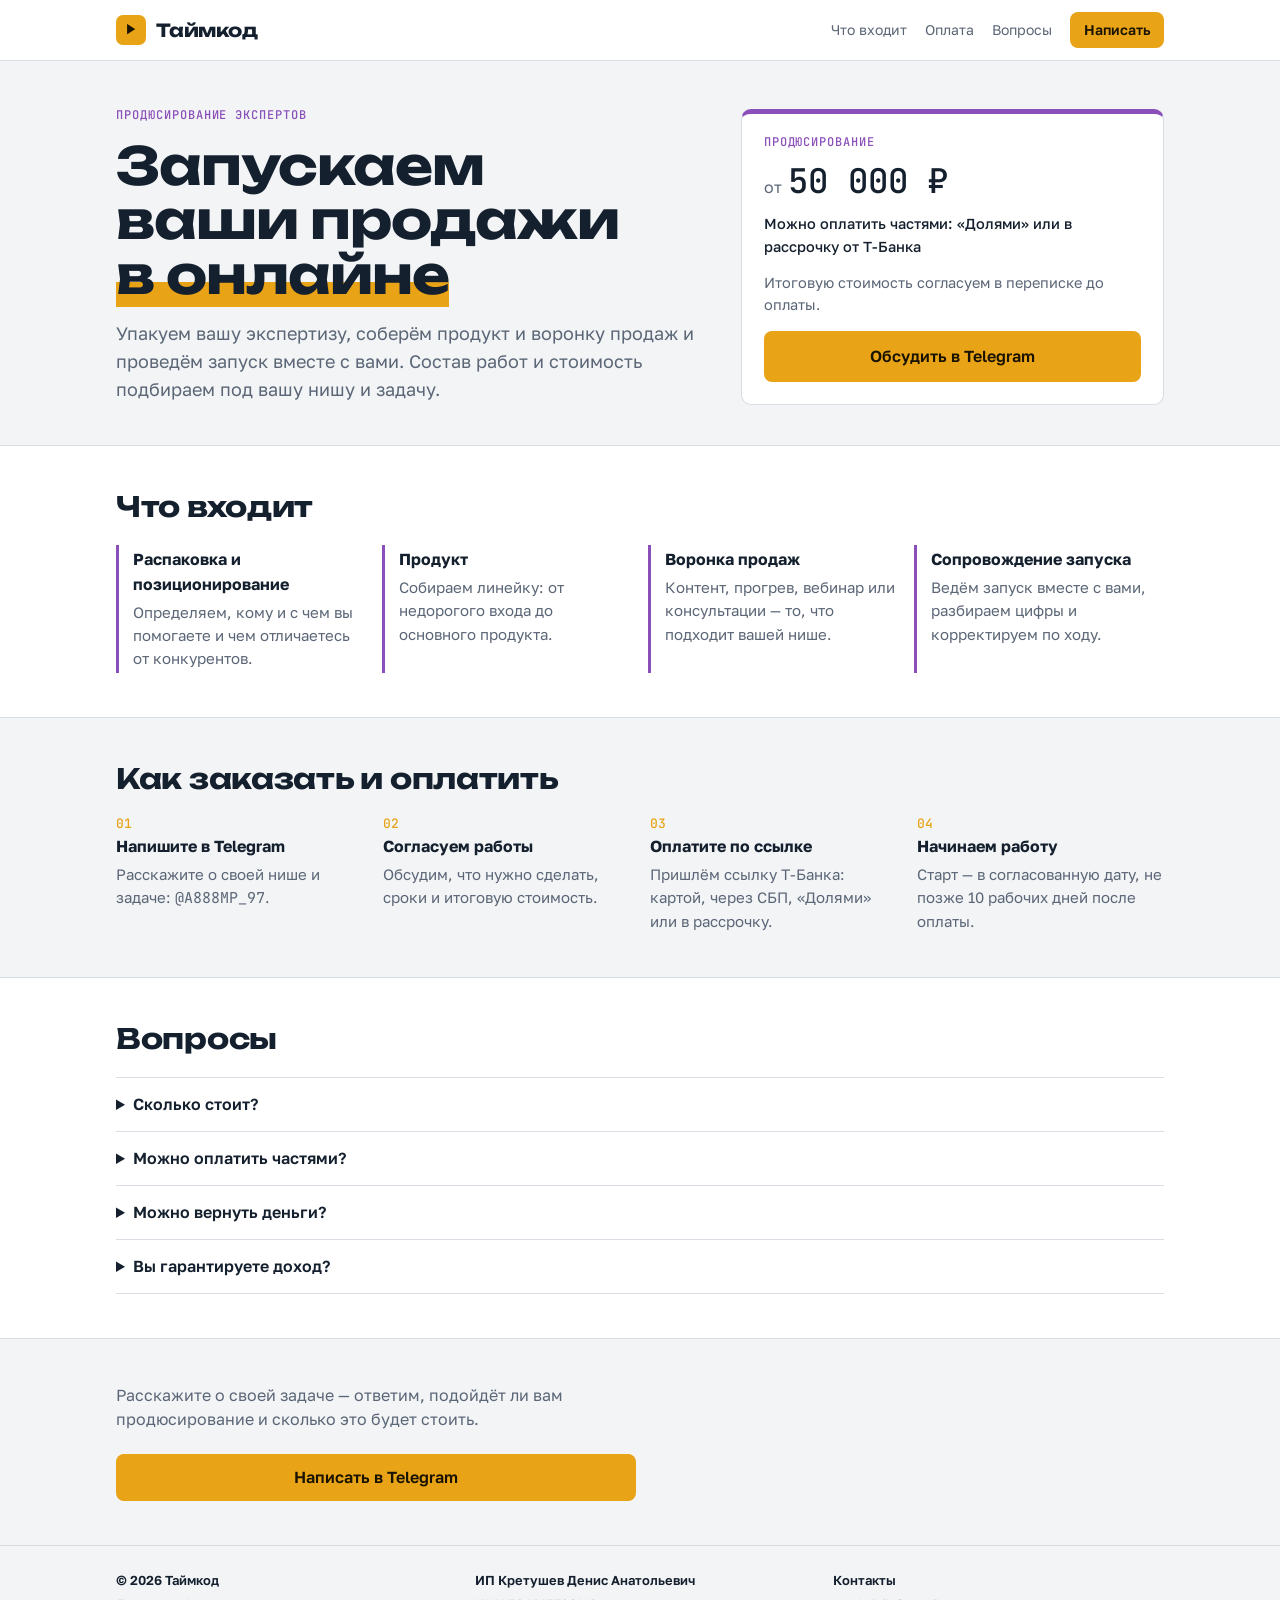
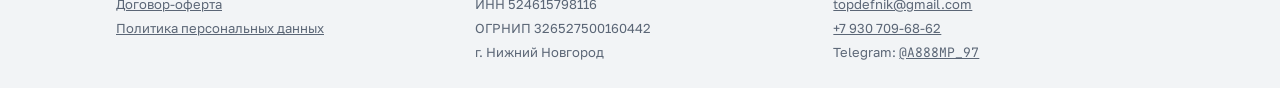
==== commit 6b3f01db: "Сайт: только продюсирование от 50 000 ₽ Убраны остальные направления и корзина: заказ обсуждается в " ====
--- a/site/index.html
+++ b/site/index.html
@@ -4,13 +4,12 @@
 <meta charset="utf-8">
 <meta name="viewport" content="width=device-width, initial-scale=1, viewport-fit=cover">
 <title>Таймкод</title>
-<meta name="claude:viewport-fit-sides" content="cover">
-<meta name="description" content="Обучение и услуги под ключ: РКО, продюсирование, УБТ-трафик, личный блог, YouTube-канал под ключ, западный YouTube.">
+<meta name="description" content="Продюсирование экспертов: упаковка, продукт и запуск продаж. От 50 000 ₽, можно в рассрочку от Т-Банка.">
 <link rel="preconnect" href="https://fonts.googleapis.com">
 <link rel="preconnect" href="https://fonts.gstatic.com" crossorigin>
 <link rel="stylesheet" href="https://fonts.googleapis.com/css2?family=Unbounded:wght@500;700&family=Golos+Text:wght@400;500;600&family=JetBrains+Mono:wght@500&display=swap">
 <style>
-/* Layout: монтажный стол — шапка-«таймлайн» с дорожками-направлениями, ниже витрина продуктов с тарифами и корзина сбоку */
+/* Одна услуга: шапка, оффер с ценой, состав работ, оплата, вопросы, реквизиты */
 :root {
   --bg: #F2F4F6;
   --surface: #FFFFFF;
@@ -19,16 +18,9 @@
   --line: #D9DEE5;
   --accent: #E8A317;
   --accent-ink: #1A1300;
-  --good: #2F7D4F;
-  --t-rko: #2F7D6D;
-  --t-prod: #8A4FB8;
-  --t-ubt: #D9532B;
-  --t-blog: #C2407A;
-  --t-key: #2E6FD0;
-  --t-west: #4B5A70;
+  --prod: #8A4FB8;
   --em-fg: var(--ink);
   --em-hl: var(--accent);
-  --shade: rgb(10 15 22 / .5);
   --font-display: "Unbounded", "Arial Black", system-ui, sans-serif;
   --font-body: "Golos Text", "Segoe UI", system-ui, sans-serif;
   --font-mono: "JetBrains Mono", ui-monospace, "SFMono-Regular", Menlo, monospace;
@@ -38,34 +30,27 @@
 @media (prefers-color-scheme: dark) {
   :root:not([data-theme="light"]) {
     --bg: #0F151D; --surface: #17202B; --ink: #E7ECF2; --muted: #95A1B2; --line: #2A3542;
-    --accent: #F0B33A; --accent-ink: #1A1300; --good: #5CC08A;
-    --t-rko: #4FB59F; --t-prod: #B386DB; --t-ubt: #F07A52; --t-blog: #E46FA3; --t-key: #6FA2EE; --t-west: #9AA8BC;
-    --em-fg: var(--accent); --em-hl: transparent; --shade: rgb(0 0 0 / .6);
+    --accent: #F0B33A; --prod: #B386DB; --em-fg: var(--accent); --em-hl: transparent;
     color-scheme: dark;
   }
 }
 :root[data-theme="dark"] {
   --bg: #0F151D; --surface: #17202B; --ink: #E7ECF2; --muted: #95A1B2; --line: #2A3542;
-  --accent: #F0B33A; --accent-ink: #1A1300; --good: #5CC08A;
-  --t-rko: #4FB59F; --t-prod: #B386DB; --t-ubt: #F07A52; --t-blog: #E46FA3; --t-key: #6FA2EE; --t-west: #9AA8BC;
-  --em-fg: var(--accent); --em-hl: transparent; --shade: rgb(0 0 0 / .6);
+  --accent: #F0B33A; --prod: #B386DB; --em-fg: var(--accent); --em-hl: transparent;
   color-scheme: dark;
 }
 * { box-sizing: border-box; }
-[hidden] { display: none !important; }
 html { -webkit-text-size-adjust: 100%; }
 body { margin: 0; background: var(--bg); color: var(--ink); font: 400 16px/1.55 var(--font-body); }
 .wrap {
-  max-width: 1160px; margin: 0 auto;
+  max-width: 1080px; margin: 0 auto;
   padding-left: max(16px, env(safe-area-inset-left, 0px));
   padding-right: max(16px, env(safe-area-inset-right, 0px));
 }
 a { color: inherit; }
-button, input, select, textarea { font: inherit; color: inherit; }
 :focus-visible { outline: 2px solid var(--accent); outline-offset: 2px; }
-.mono { font-family: var(--font-mono); font-variant-numeric: tabular-nums; }
-
-/* Header */
+
+/* Шапка */
 body::before { content: ""; position: fixed; inset: 0 0 auto; height: env(safe-area-inset-top, 0px); z-index: 10; background: var(--surface); }
 .top { position: sticky; top: env(safe-area-inset-top, 0px); z-index: 5; border-bottom: 1px solid var(--line); background: var(--surface); }
 .top .wrap { display: flex; align-items: center; justify-content: space-between; gap: 16px; padding-block: 12px; }
@@ -74,119 +59,56 @@
 .top nav { display: flex; align-items: center; gap: 18px; font-size: 14px; color: var(--muted); }
 .top nav a { text-decoration: none; }
 .top nav a:hover { color: var(--ink); }
-.cartbtn { display: flex; align-items: center; gap: 8px; border: 1px solid var(--line); background: var(--bg); border-radius: 999px; padding: 7px 14px; cursor: pointer; font-weight: 600; font-size: 14px; color: var(--ink); }
-.cartbtn b { min-width: 22px; height: 22px; display: inline-grid; place-items: center; border-radius: 999px; background: var(--accent); color: var(--accent-ink); font: 500 12px/1 var(--font-mono); padding: 0 6px; }
-
-/* Hero */
-.hero .wrap { padding-block: 48px 28px; display: grid; gap: 20px; }
-.eyebrow { font: 500 12px/1 var(--font-mono); letter-spacing: 0.08em; text-transform: uppercase; color: var(--muted); }
-h1 { margin: 0; font: 700 clamp(30px, 5.4vw, 56px)/1.05 var(--font-display); letter-spacing: -0.02em; text-wrap: balance; max-width: 19ch; }
+
+.btn { border: 0; border-radius: 8px; padding: 11px 18px; font-weight: 600; cursor: pointer; background: var(--accent); color: var(--accent-ink); text-decoration: none; display: inline-flex; align-items: center; justify-content: center; gap: 6px; }
+.btn:hover { filter: brightness(1.05); }
+.top nav .btn { color: var(--accent-ink); }
+.btn.sm { padding: 7px 14px; font-size: 14px; }
+
+/* Оффер */
+.hero .wrap { padding-block: 48px 40px; display: grid; grid-template-columns: minmax(0, 1.4fr) minmax(0, 1fr); gap: 32px; align-items: start; }
+.eyebrow { font: 500 12px/1 var(--font-mono); letter-spacing: 0.08em; text-transform: uppercase; color: var(--prod); }
+.hero .text { display: grid; gap: 18px; }
+h1 { margin: 0; font: 700 clamp(30px, 5.2vw, 52px)/1.05 var(--font-display); letter-spacing: -0.02em; text-wrap: balance; }
 h1 em { font-style: normal; color: var(--em-fg); background: linear-gradient(transparent 62%, var(--em-hl) 62%); }
-.lead { margin: 0; max-width: 62ch; color: var(--muted); font-size: 18px; }
-.facts { display: flex; flex-wrap: wrap; gap: 8px 28px; font-size: 14px; color: var(--muted); }
-.facts b { color: var(--ink); font-family: var(--font-mono); font-weight: 500; }
-
-/* Timeline tracks = category filter */
-.tracks { margin-top: 8px; border: 1px solid var(--line); border-radius: var(--r); background: var(--surface); overflow: hidden; }
-.ruler { display: flex; justify-content: space-between; padding: 8px 14px; border-bottom: 1px solid var(--line); font: 500 11px/1 var(--font-mono); color: var(--muted); }
-.track {
-  width: 100%; display: grid; grid-template-columns: minmax(0, 220px) minmax(0, 1fr) auto; align-items: center; gap: 14px;
-  padding: 10px 14px; border: 0; border-bottom: 1px solid var(--line); background: transparent; cursor: pointer; text-align: left;
-}
-.track:last-child { border-bottom: 0; }
-.track:hover { background: color-mix(in srgb, var(--accent) 7%, transparent); }
-.track[aria-pressed="true"] { background: color-mix(in srgb, var(--c) 12%, transparent); }
-.track .name { display: flex; align-items: center; gap: 10px; font-weight: 600; font-size: 15px; min-width: 0; }
-.track .dot { flex: none; width: 10px; height: 10px; border-radius: 3px; background: var(--c); }
-.track .bar { height: 18px; border-radius: 4px; background: color-mix(in srgb, var(--c) 10%, transparent); display: flex; gap: 3px; padding: 2px; min-width: 0; }
-.track .clip { flex: 0 1 28%; border-radius: 3px; background: var(--c); opacity: .85; overflow: hidden; white-space: nowrap; text-overflow: ellipsis; font: 500 10px/14px var(--font-mono); color: var(--surface); padding: 0 6px; }
-.track .n { font: 500 13px/1 var(--font-mono); color: var(--muted); }
-
-/* Catalog */
-.sec-h { display: flex; flex-wrap: wrap; align-items: baseline; justify-content: space-between; gap: 8px 16px; }
+.lead { margin: 0; max-width: 56ch; color: var(--muted); font-size: 18px; }
+.card { background: var(--surface); border: 1px solid var(--line); border-top: 5px solid var(--prod); border-radius: var(--r); padding: 22px; display: grid; gap: 14px; }
+.card .price { font: 500 34px/1.1 var(--font-mono); font-variant-numeric: tabular-nums; }
+.card .price small { font: 400 16px/1 var(--font-body); color: var(--muted); margin-right: 6px; }
+.card p { margin: 0; color: var(--muted); font-size: 14.5px; }
+.card .split { color: var(--ink); font-weight: 500; }
+.card .btn { width: 100%; padding-block: 13px; }
+
+/* Секции */
+.band { border-top: 1px solid var(--line); background: var(--surface); }
+.band.alt { background: var(--bg); }
+.band .wrap { padding-block: 44px; display: grid; gap: 22px; }
 h2 { margin: 0; font: 700 clamp(22px, 3vw, 28px)/1.2 var(--font-display); letter-spacing: -0.01em; text-wrap: balance; }
-.catalog .wrap { display: grid; gap: 16px; padding-block: 28px 56px; }
-.count { font-size: 14px; color: var(--muted); }
-.grid { display: grid; grid-template-columns: repeat(auto-fill, minmax(min(100%, 340px), 1fr)); gap: 16px; }
-.prod { background: var(--surface); border: 1px solid var(--line); border-radius: var(--r); display: grid; grid-template-rows: auto auto auto 1fr auto; overflow: hidden; min-width: 0; }
-.prod .head { padding: 18px 20px 0; display: grid; gap: 8px; border-top: 5px solid var(--c); }
-.prod .cat { font: 500 11px/1 var(--font-mono); letter-spacing: .08em; text-transform: uppercase; color: var(--c); }
-.prod h3 { margin: 0; font: 600 20px/1.25 var(--font-body); text-wrap: balance; }
-.prod .desc { margin: 0; color: var(--muted); font-size: 15px; }
-.tiers { margin: 14px 20px 0; display: grid; grid-template-columns: repeat(3, minmax(0, 1fr)); border: 1px solid var(--line); border-radius: 8px; padding: 3px; gap: 3px; background: var(--bg); }
-.tiers button { border: 0; background: transparent; border-radius: 6px; padding: 7px 4px; font-size: 13px; font-weight: 500; cursor: pointer; color: var(--muted); overflow: hidden; text-overflow: ellipsis; white-space: nowrap; }
-.tiers button[aria-pressed="true"] { background: var(--surface); color: var(--ink); box-shadow: 0 1px 2px rgb(0 0 0 / .12); }
-.prod ul { margin: 0; padding: 14px 20px 0 38px; font-size: 15px; display: grid; gap: 4px; align-content: start; }
-.prod li::marker { color: var(--c); }
-.prod .foot { padding: 16px 20px 18px; display: flex; flex-wrap: wrap; align-items: center; justify-content: space-between; gap: 10px; border-top: 1px dashed var(--line); margin-top: 16px; }
-.price { display: grid; gap: 2px; }
-.price b { font: 500 22px/1.1 var(--font-mono); font-variant-numeric: tabular-nums; }
-.price s { color: var(--muted); font: 500 13px/1 var(--font-mono); }
-.price small { color: var(--muted); font-size: 12.5px; }
-.price .split { color: var(--ink); }
-.btn { border: 0; border-radius: 8px; padding: 10px 16px; font-weight: 600; cursor: pointer; background: var(--accent); color: var(--accent-ink); text-decoration: none; display: inline-flex; align-items: center; justify-content: center; gap: 6px; }
-.btn:hover { filter: brightness(1.05); }
-.btn.ghost { background: transparent; color: var(--ink); border: 1px solid var(--line); }
-.btn.added { background: var(--good); color: var(--surface); }
-.btn.wide { width: 100%; padding-block: 13px; }
-
-/* Info blocks */
-.band { border-top: 1px solid var(--line); background: var(--surface); }
-.band .wrap { padding-block: 44px; display: grid; gap: 22px; }
-.steps { display: grid; grid-template-columns: repeat(auto-fit, minmax(220px, 1fr)); gap: 20px; margin: 0; padding: 0; list-style: none; counter-reset: s; }
+.feats { display: grid; grid-template-columns: repeat(auto-fit, minmax(min(100%, 230px), 1fr)); gap: 16px; margin: 0; padding: 0; list-style: none; }
+.feats li { border-left: 3px solid var(--prod); padding: 2px 0 2px 14px; display: grid; gap: 4px; align-content: start; }
+.feats b { font-size: 16px; }
+.feats span { color: var(--muted); font-size: 15px; }
+.steps { display: grid; grid-template-columns: repeat(auto-fit, minmax(min(100%, 220px), 1fr)); gap: 20px; margin: 0; padding: 0; list-style: none; counter-reset: s; }
 .steps li { counter-increment: s; display: grid; gap: 4px; align-content: start; }
-.steps li::before { content: "0" counter(s) ":00"; font: 500 13px/1 var(--font-mono); color: var(--accent); }
+.steps li::before { content: "0" counter(s); font: 500 13px/1 var(--font-mono); color: var(--accent); }
 .steps b { font-size: 16px; }
 .steps span { color: var(--muted); font-size: 15px; }
-.faq { display: grid; gap: 0; border-top: 1px solid var(--line); }
+.faq { display: grid; border-top: 1px solid var(--line); }
 .faq details { border-bottom: 1px solid var(--line); padding-block: 14px; }
 .faq summary { cursor: pointer; font-weight: 600; }
 .faq p { margin: 8px 0 0; color: var(--muted); max-width: 70ch; }
+.cta { display: flex; flex-wrap: wrap; align-items: center; justify-content: space-between; gap: 16px; }
+.cta p { margin: 0; color: var(--muted); max-width: 52ch; }
+
+footer { border-top: 1px solid var(--line); }
 footer .wrap { padding-block: 24px; font-size: 13px; color: var(--muted); display: grid; grid-template-columns: repeat(auto-fit, minmax(min(100%, 240px), 1fr)); gap: 16px 28px; }
 footer .col { display: grid; gap: 4px; align-content: start; }
 footer b { color: var(--ink); font-weight: 600; }
-.handle { font-family: var(--font-mono); user-select: all; }
-
-/* Cart drawer */
-.shade { position: fixed; inset: 0; background: var(--shade); z-index: 20; }
-.drawer {
-  position: fixed; top: 0; right: 0; bottom: 0; z-index: 21; width: min(440px, 100%);
-  background: var(--surface); border-left: 1px solid var(--line); display: grid; grid-template-rows: auto 1fr auto;
-  padding-top: env(safe-area-inset-top, 0px); padding-bottom: env(safe-area-inset-bottom, 0px); padding-right: env(safe-area-inset-right, 0px);
-}
-.drawer header { display: flex; align-items: center; justify-content: space-between; padding: 16px 20px; border-bottom: 1px solid var(--line); }
-.drawer h3 { margin: 0; font: 700 18px/1.2 var(--font-display); }
-.x { border: 0; background: none; font-size: 22px; line-height: 1; cursor: pointer; padding: 4px 8px; color: var(--muted); }
-.drawer .items { overflow: auto; padding: 8px 20px; display: grid; align-content: start; }
-.item { display: grid; grid-template-columns: 4px minmax(0, 1fr) auto; gap: 12px; padding-block: 12px; border-bottom: 1px solid var(--line); align-items: start; }
-.item .sw { align-self: stretch; border-radius: 2px; background: var(--c); }
-.item b { display: block; font-size: 15px; font-weight: 600; }
-.item span { font-size: 13px; color: var(--muted); }
-.item .r { display: grid; justify-items: end; gap: 4px; font: 500 14px/1.2 var(--font-mono); white-space: nowrap; }
-.item .rm { border: 0; background: none; color: var(--muted); font: 400 12px/1 var(--font-body); text-decoration: underline; cursor: pointer; padding: 2px 0; }
-.drawer .sum { padding: 16px 20px 20px; border-top: 1px solid var(--line); display: grid; gap: 12px; }
-.total { display: flex; justify-content: space-between; align-items: baseline; gap: 12px; }
-.total b { font: 500 22px/1 var(--font-mono); }
-.note { font-size: 13px; color: var(--muted); margin: 0; }
-.empty { padding: 32px 0; color: var(--muted); text-align: center; }
-.field { display: grid; gap: 5px; font-size: 14px; font-weight: 500; }
-.field input, .field textarea { border: 1px solid var(--line); border-radius: 8px; padding: 10px 12px; background: var(--bg); font-weight: 400; }
-.field textarea { min-height: 70px; resize: vertical; }
-.check { display: grid; grid-template-columns: auto minmax(0, 1fr); gap: 8px; align-items: start; font-size: 13.5px; color: var(--muted); }
-.check input { margin: 3px 0 0; accent-color: var(--accent); width: 16px; height: 16px; }
-.check b { color: var(--ink); font-weight: 600; }
-.order pre { margin: 0; white-space: pre-wrap; word-break: break-word; font: 500 13px/1.5 var(--font-mono); background: var(--bg); border: 1px solid var(--line); border-radius: 8px; padding: 12px; }
-.row { display: flex; gap: 10px; flex-wrap: wrap; }
-.row > * { flex: 1 1 140px; }
-
-@media (max-width: 640px) {
-  .top nav a { display: none; }
-  .track { grid-template-columns: minmax(0, 1fr) auto; }
-  .track .bar { display: none; }
-}
-@media (prefers-reduced-motion: no-preference) {
-  .drawer { animation: slide .2s ease both; }
-  @keyframes slide { from { transform: translateX(24px); } to { transform: none; } }
+.handle { font-family: var(--font-mono); }
+
+@media (max-width: 760px) {
+  .hero .wrap { grid-template-columns: minmax(0, 1fr); padding-top: 32px; }
+  .top nav a:not(.btn) { display: none; }
 }
 </style>
 </head>
@@ -196,44 +118,49 @@
   <div class="wrap">
     <a class="logo" href="#"><i>▶</i>Таймкод</a>
     <nav>
-      <a href="#catalog">Каталог</a><a href="#how">Как купить</a><a href="#faq">Вопросы</a>
-      <button class="cartbtn" id="openCart" type="button" aria-label="Корзина">Корзина <b id="cartN">0</b></button>
+      <a href="#what">Что входит</a><a href="#pay">Оплата</a><a href="#faq">Вопросы</a>
+      <a class="btn sm" data-seller-href="tg" href="#" target="_blank" rel="noopener">Написать</a>
     </nav>
   </div>
 </header>
 
 <section class="hero">
   <div class="wrap">
-    <span class="eyebrow">Обучение и услуги под ключ</span>
-    <h1>Запускаем ваш доход <em>в онлайне</em></h1>
-    <p class="lead">Курсы, наставничество и готовые решения по шести направлениям: от продаж РКО до англоязычного YouTube-канала. Выберите направление и тариф, оформите заказ за минуту.</p>
-    <div class="facts">
-      <span><b>6</b> направлений</span>
-      <span><b>3</b> тарифа в каждом</span>
-      <span>Возврат в течение <b>7</b> дней</span>
-      <span>Оплата частями от <b>Т-Банка</b></span>
-    </div>
-    <div class="tracks" id="tracks" role="group" aria-label="Направления">
-      <div class="ruler"><span>00:00</span><span>00:15</span><span>00:30</span><span>00:45</span><span>01:00</span></div>
-    </div>
-  </div>
-</section>
-
-<section class="catalog" id="catalog">
-  <div class="wrap">
-    <div class="sec-h"><h2>Каталог</h2><span class="count" id="count" aria-live="polite"></span></div>
-    <div class="grid" id="grid"></div>
-  </div>
-</section>
-
-<section class="band" id="how">
-  <div class="wrap">
-    <h2>Как купить</h2>
+    <div class="text">
+      <span class="eyebrow">Продюсирование экспертов</span>
+      <h1>Запускаем ваши продажи <em>в онлайне</em></h1>
+      <p class="lead">Упакуем вашу экспертизу, соберём продукт и воронку продаж и проведём запуск вместе с вами. Состав работ и стоимость подбираем под вашу нишу и задачу.</p>
+    </div>
+    <aside class="card" aria-label="Стоимость">
+      <span class="eyebrow">Продюсирование</span>
+      <div class="price"><small>от</small>50 000 ₽</div>
+      <p class="split">Можно оплатить частями: «Долями» или в рассрочку от Т-Банка</p>
+      <p>Итоговую стоимость согласуем в переписке до оплаты.</p>
+      <a class="btn" data-seller-href="tg" href="#" target="_blank" rel="noopener">Обсудить в Telegram</a>
+    </aside>
+  </div>
+</section>
+
+<section class="band" id="what">
+  <div class="wrap">
+    <h2>Что входит</h2>
+    <ul class="feats">
+      <li><b>Распаковка и позиционирование</b><span>Определяем, кому и с чем вы помогаете и чем отличаетесь от конкурентов.</span></li>
+      <li><b>Продукт</b><span>Собираем линейку: от недорогого входа до основного продукта.</span></li>
+      <li><b>Воронка продаж</b><span>Контент, прогрев, вебинар или консультации — то, что подходит вашей нише.</span></li>
+      <li><b>Сопровождение запуска</b><span>Ведём запуск вместе с вами, разбираем цифры и корректируем по ходу.</span></li>
+    </ul>
+  </div>
+</section>
+
+<section class="band alt" id="pay">
+  <div class="wrap">
+    <h2>Как заказать и оплатить</h2>
     <ol class="steps">
-      <li><b>Выберите тариф</b><span>Курс для самостоятельного обучения, наставник или работа под ключ.</span></li>
-      <li><b>Оформите заказ</b><span>Добавьте в корзину, укажите имя и Telegram.</span></li>
-      <li><b>Отправьте заказ</b><span>Пришлите готовый текст заказа менеджеру <span class="handle" data-tg></span>.</span></li>
-      <li><b>Оплата и старт</b><span>Менеджер пришлёт ссылку Т-Банка: картой, через СБП, «Долями» или в рассрочку.</span></li>
+      <li><b>Напишите в Telegram</b><span>Расскажите о своей нише и задаче: <span class="handle" data-seller="tg"></span>.</span></li>
+      <li><b>Согласуем работы</b><span>Обсудим, что нужно сделать, сроки и итоговую стоимость.</span></li>
+      <li><b>Оплатите по ссылке</b><span>Пришлём ссылку Т-Банка: картой, через СБП, «Долями» или в рассрочку.</span></li>
+      <li><b>Начинаем работу</b><span>Старт — в согласованную дату, не позже 10 рабочих дней после оплаты.</span></li>
     </ol>
   </div>
 </section>
@@ -242,12 +169,18 @@
   <div class="wrap">
     <h2>Вопросы</h2>
     <div class="faq">
-      <details><summary>Какой тариф выбрать?</summary><p>«Курс» подходит, если готовы разбираться сами. «Наставник» даёт личные разборы и обратную связь. «Под ключ» значит, что работу делает наша команда, а вы получаете результат.</p></details>
-      <details><summary>Как проходит оплата?</summary><p>После заказа менеджер подтверждает состав и присылает ссылку на оплату Т-Банка. На странице оплаты можно заплатить картой, через СБП или выбрать оплату частями. Чек придёт в электронном виде.</p></details>
-      <details><summary>Можно оплатить частями?</summary><p>Да, через Т-Банк. «Долями»: 4 платежа раз в 2 недели без переплаты, первый — 25% сразу. Для дорогих тарифов есть рассрочка Т-Банка на несколько месяцев. Решение принимает банк за пару минут прямо на странице оплаты. Рассрочку предоставляет АО «ТБанк», лицензия Банка России № 2673. Доступность, лимит и условия определяет банк.</p></details>
-      <details><summary>Можно вернуть деньги?</summary><p>Да. За курсы возвращаем полную сумму в течение 7 дней с момента покупки. По услугам под ключ возвращаем стоимость работ, которые ещё не начаты. Если оплата была частями, деньги уходят в банк и закрывают долг. Подробно — в <a href="oferta.html">оферте</a>.</p></details>
-      <details><summary>Вы гарантируете доход?</summary><p>Нет. Мы даём рабочие инструменты, разборы и команду, но результат зависит от ниши, вложенного времени и бюджета. Цифры из кейсов не являются обещанием.</p></details>
-    </div>
+      <details><summary>Сколько стоит?</summary><p>От 50 000 ₽. Точную сумму называем до оплаты, и без вашего согласия она не меняется.</p></details>
+      <details><summary>Можно оплатить частями?</summary><p>Да. На странице оплаты Т-Банка можно выбрать «Долями» (4 платежа раз в 2 недели без переплаты) или рассрочку Т-Банка на несколько месяцев. Решение банк принимает за пару минут. Рассрочку предоставляет АО «ТБанк», лицензия Банка России № 2673. Доступность, лимит и условия определяет банк.</p></details>
+      <details><summary>Можно вернуть деньги?</summary><p>Да. Отказаться можно в любой момент — вернём стоимость работ, которые ещё не выполнены. Если оплата была частями, деньги уходят в банк и закрывают долг. Подробно — в <a href="oferta.html">оферте</a>.</p></details>
+      <details><summary>Вы гарантируете доход?</summary><p>Нет. Мы отвечаем за качество своей работы, но результат зависит от ниши, вложенного времени, бюджета и ваших действий.</p></details>
+    </div>
+  </div>
+</section>
+
+<section class="band alt">
+  <div class="wrap cta">
+    <p>Расскажите о своей задаче — ответим, подойдёт ли вам продюсирование и сколько это будет стоить.</p>
+    <a class="btn" data-seller-href="tg" href="#" target="_blank" rel="noopener">Написать в Telegram</a>
   </div>
 </section>
 
@@ -268,238 +201,11 @@
       <b>Контакты</b>
       <a data-seller="email" data-seller-href="email"></a>
       <a data-seller="phone" data-seller-href="phone"></a>
-      <span>Telegram: <span class="handle" data-tg></span></span>
+      <span>Telegram: <a class="handle" data-seller="tg" data-seller-href="tg"></a></span>
     </div>
   </div>
 </footer>
 
-<div class="shade" id="shade" hidden></div>
-<aside class="drawer" id="drawer" hidden aria-label="Корзина">
-  <header><h3 id="drawerTitle">Корзина</h3><button class="x" type="button" id="closeCart" aria-label="Закрыть">×</button></header>
-  <div class="items" id="items"></div>
-  <div class="sum" id="sum"></div>
-</aside>
-
 <script src="seller.js"></script>
-<script>
-// Контакт для заказов берётся из seller.js
-const TG = SELLER.tg;
-
-const CATS = {
-  rko:  { name: "РКО",              c: "--t-rko"  },
-  prod: { name: "Продюсирование",   c: "--t-prod" },
-  ubt:  { name: "УБТ-трафик",       c: "--t-ubt"  },
-  blog: { name: "Личный блог",      c: "--t-blog" },
-  key:  { name: "Канал под ключ",   c: "--t-key"  },
-  west: { name: "Западный YouTube", c: "--t-west" },
-};
-
-// price: число в рублях; text: если цена не фиксированная; old: зачёркнутая цена
-const PRODUCTS = [
-  { id: "rko", cat: "rko", title: "Заработок на продаже РКО",
-    desc: "Как зарабатывать агентом банков на открытии расчётных счетов для бизнеса: от первой заявки до своей команды.",
-    tiers: [
-      { name: "Курс", price: 4990, old: 7990, feats: ["12 уроков по продуктам банков", "Скрипты звонков и переписки", "Где брать базу предпринимателей", "Доступ навсегда"] },
-      { name: "Наставник", price: 14990, feats: ["Всё из курса", "4 недели с куратором", "Разбор ваших звонков", "Помощь с подключением к партнёрским программам"] },
-      { name: "Команда", price: 29990, feats: ["Всё из наставника", "Как нанять и обучить 3–5 менеджеров", "Шаблоны отчётов и CRM", "Личный созвон раз в неделю"] },
-    ] },
-  { id: "prod", cat: "prod", title: "Продюсирование эксперта",
-    desc: "Упаковка эксперта, продукт и воронка продаж. Научим запускать или запустим за вас.",
-    tiers: [
-      { name: "Курс", price: 14990, feats: ["Распаковка и позиционирование", "Сборка продуктовой линейки", "Воронка: вебинар, прогрев, продажи", "Юнит-экономика запуска"] },
-      { name: "Наставник", price: 49990, feats: ["Всё из курса", "8 недель наставничества", "Разбор вашего запуска", "Шаблоны договоров с экспертом"] },
-      { name: "Под ключ", price: 0, text: "от 20%", unit: "от выручки запуска", feats: ["Запуск силами нашей команды", "Стратегия, реклама, отдел продаж", "Еженедельные отчёты", "Предоплата не нужна"] },
-    ] },
-  { id: "ubt", cat: "ubt", title: "УБТ-трафик из Shorts, Reels и TikTok",
-    desc: "Условно-бесплатный трафик из коротких видео: сетки аккаунтов, связки, перелив в Telegram.",
-    tiers: [
-      { name: "Курс", price: 7990, old: 11990, feats: ["Как устроены алгоритмы коротких видео", "Создание и прогрев сетки", "50 готовых связок и хуков", "Перелив в Telegram-воронку"] },
-      { name: "Наставник", price: 24990, feats: ["Всё из курса", "4 недели с наставником", "Разбор ваших роликов", "Чат практиков"] },
-      { name: "Под ключ", price: 59990, unit: "в месяц", feats: ["Сетка из 10 аккаунтов", "60+ роликов в месяц", "Монтаж и публикация нашей командой", "Отчёт по просмотрам и подписчикам"] },
-    ] },
-  { id: "blog", cat: "blog", title: "Личный блог",
-    desc: "Блог, который продаёт: позиционирование, контент-план, прогревы в Telegram и Instagram.",
-    tiers: [
-      { name: "Курс", price: 5990, feats: ["Позиционирование и рубрикатор", "Сторис и посты, которые читают", "Прогрев под продажу", "Шаблоны контент-плана"] },
-      { name: "Упаковка", price: 19990, feats: ["Аудит текущего блога", "Шапка, аватар, закреп и хайлайты", "Контент-план на месяц", "10 готовых постов"] },
-      { name: "Ведение", price: 39990, unit: "в месяц", feats: ["SMM-менеджер и сценарист", "Сторис каждый день", "12 постов и 8 Reels в месяц", "Ежемесячная аналитика"] },
-    ] },
-  { id: "key", cat: "key", title: "YouTube-канал под ключ",
-    desc: "Создаём канал с нуля: ниша, оформление, сценарии, монтаж, превью и выход на монетизацию.",
-    tiers: [
-      { name: "Аудит", price: 4990, feats: ["Разбор ниши и конкурентов", "10 тем для роликов", "Рекомендации по оформлению", "Созвон 60 минут"] },
-      { name: "Старт", price: 79990, feats: ["Оформление канала", "5 роликов: сценарий, озвучка, монтаж", "Превью для A/B-теста", "SEO-описания и теги"] },
-      { name: "Под ключ", price: 199000, feats: ["Всё из «Старта»", "20 роликов за 2 месяца", "Публикация по графику", "Работа до подключения монетизации"] },
-    ] },
-  { id: "west", cat: "west", title: "Западный YouTube",
-    desc: "Англоязычные faceless-каналы с долларовым CPM: ниши, сценарии на английском, монетизация.",
-    tiers: [
-      { name: "Курс", price: 12990, old: 17990, feats: ["Ниши с высоким CPM", "Сценарии и озвучка на английском с ИИ", "Монтаж без страйков", "Как вывести доход из AdSense"] },
-      { name: "Наставник", price: 39990, feats: ["Всё из курса", "6 недель с наставником", "Проверка ваших роликов", "Подбор ниши под вас"] },
-      { name: "Под ключ", price: 249000, feats: ["Англоязычный канал нашей командой", "30 роликов за 3 месяца", "Сценарист носитель языка", "Передача канала вам"] },
-    ] },
-];
-
-const $ = s => document.querySelector(s);
-const esc = s => String(s).replace(/[&<>"]/g, ch => ({ "&": "&amp;", "<": "&lt;", ">": "&gt;", '"': "&quot;" }[ch]));
-const rub = n => n.toLocaleString("ru-RU") + " ₽";
-const priceLabel = t => t.text || rub(t.price);
-// «Долями» — 4 равных платежа; дорогие разовые тарифы — рассрочка банка
-const DOLYAMI_MAX = 30000;
-const splitLabel = t => !t.price || t.unit ? "" : t.price <= DOLYAMI_MAX ? `или 4 × ${rub(Math.ceil(t.price / 4))} «Долями»` : "или в рассрочку от Т-Банка";
-const state = { cat: "", tier: Object.fromEntries(PRODUCTS.map(p => [p.id, 0])) };
-let cart = [];
-try { cart = JSON.parse(localStorage.getItem("tc-cart") || "[]"); } catch { cart = []; }
-const save = () => { try { localStorage.setItem("tc-cart", JSON.stringify(cart)); } catch {} };
-const find = (pid, ti) => { const p = PRODUCTS.find(x => x.id === pid); return p && p.tiers[ti] ? { p, t: p.tiers[ti] } : null; };
-cart = cart.filter(k => find(k.pid, k.ti));
-
-document.querySelectorAll("[data-tg]").forEach(el => el.textContent = "@" + TG);
-
-function renderTracks() {
-  const box = $("#tracks");
-  PRODUCTS.forEach(p => {
-    const v = CATS[p.cat];
-    const b = document.createElement("button");
-    b.type = "button"; b.className = "track"; b.dataset.cat = p.cat;
-    b.style.setProperty("--c", `var(${v.c})`);
-    b.setAttribute("aria-pressed", "false");
-    b.innerHTML = `<span class="name"><span class="dot"></span>${v.name}</span>
-      <span class="bar">${p.tiers.map(t => `<span class="clip">${esc(t.name)} · ${esc(priceLabel(t))}</span>`).join("")}</span>
-      <span class="n">от ${esc(priceLabel(p.tiers[0]))}</span>`;
-    b.onclick = () => { state.cat = state.cat === p.cat ? "" : p.cat; render(); if (state.cat) $("#catalog").scrollIntoView({ behavior: "smooth" }); };
-    box.appendChild(b);
-  });
-}
-
-function render() {
-  document.querySelectorAll(".track").forEach(t => t.setAttribute("aria-pressed", String(t.dataset.cat === state.cat)));
-  const list = PRODUCTS.filter(p => !state.cat || p.cat === state.cat);
-  $("#count").innerHTML = state.cat
-    ? `${CATS[state.cat].name} · <button class="btn ghost" style="padding:4px 10px;font-size:13px" type="button" id="all">Показать все</button>`
-    : `Все направления`;
-  const all = $("#all"); if (all) all.onclick = () => { state.cat = ""; render(); };
-  $("#grid").innerHTML = list.map(p => {
-    const ti = state.tier[p.id], t = p.tiers[ti];
-    const inCart = cart.some(k => k.pid === p.id && k.ti === ti);
-    return `<article class="prod" style="--c: var(${CATS[p.cat].c})">
-      <div class="head"><span class="cat">${CATS[p.cat].name}</span><h3>${esc(p.title)}</h3><p class="desc">${esc(p.desc)}</p></div>
-      <div class="tiers" role="group" aria-label="Тариф">${p.tiers.map((x, i) =>
-        `<button type="button" data-p="${p.id}" data-t="${i}" aria-pressed="${i === ti}">${esc(x.name)}</button>`).join("")}</div>
-      <ul>${t.feats.map(f => `<li>${esc(f)}</li>`).join("")}</ul>
-      <div></div>
-      <div class="foot">
-        <div class="price">${t.old ? `<s>${rub(t.old)}</s>` : ""}<b>${esc(priceLabel(t))}</b>${t.unit ? `<small>${esc(t.unit)}</small>` : `<small>разовый платёж</small>`}${splitLabel(t) ? `<small class="split">${esc(splitLabel(t))}</small>` : ""}</div>
-        <button class="btn ${inCart ? "added" : ""}" type="button" data-add="${p.id}">${inCart ? "В корзине ✓" : "В корзину"}</button>
-      </div>
-    </article>`;
-  }).join("");
-}
-
-$("#grid").addEventListener("click", e => {
-  const tb = e.target.closest("[data-t]");
-  if (tb) { state.tier[tb.dataset.p] = +tb.dataset.t; render(); return; }
-  const ab = e.target.closest("[data-add]");
-  if (ab) {
-    const pid = ab.dataset.add, ti = state.tier[pid];
-    if (!cart.some(k => k.pid === pid && k.ti === ti)) { cart.push({ pid, ti }); save(); }
-    else { openCart(); return; }
-    updateCart(); render();
-  }
-});
-
-// Корзина
-let step = "cart";
-const total = () => cart.reduce((s, k) => s + (find(k.pid, k.ti).t.price || 0), 0);
-const hasCustom = () => cart.some(k => find(k.pid, k.ti).t.text);
-
-function updateCart() {
-  $("#cartN").textContent = cart.length;
-  if ($("#drawer").hidden) return;
-  $("#drawerTitle").textContent = step === "done" ? "Заказ готов" : step === "form" ? "Оформление" : "Корзина";
-  $("#items").innerHTML = step === "done" ? "" : cart.length ? cart.map((k, i) => {
-    const { p, t } = find(k.pid, k.ti);
-    return `<div class="item" style="--c: var(${CATS[p.cat].c})"><span class="sw"></span>
-      <div><b>${esc(p.title)}</b><span>Тариф «${esc(t.name)}»${t.unit ? " · " + esc(t.unit) : ""}</span></div>
-      <div class="r">${esc(priceLabel(t))}<button class="rm" type="button" data-rm="${i}">Убрать</button></div></div>`;
-  }).join("") : `<p class="empty">Корзина пуста. Выберите тариф в каталоге.</p>`;
-
-  const sum = $("#sum");
-  if (step === "done") {
-    $("#items").innerHTML = `<div class="order" style="padding-block:12px;display:grid;gap:12px">
-      <p class="note">Скопируйте текст и отправьте его в Telegram <span class="handle">@${TG}</span>. Менеджер подтвердит заказ и пришлёт ссылку на оплату.</p>
-      <pre id="out">${esc(orderText)}</pre></div>`;
-    sum.innerHTML = `<div class="row"><button class="btn" type="button" id="copy">Скопировать заказ</button>
-      <a class="btn ghost" href="https://t.me/${TG}" target="_blank" rel="noopener">Открыть Telegram</a></div>
-      <button class="btn ghost wide" type="button" id="finish">Готово, очистить корзину</button>`;
-    return;
-  }
-  if (!cart.length) { sum.innerHTML = ""; return; }
-  const totalRow = `<div class="total"><span>Итого${hasCustom() ? " без услуг с % от выручки" : ""}</span><b>${rub(total())}</b></div>`;
-  if (step === "form") {
-    sum.innerHTML = `${totalRow}
-      <form id="form" novalidate style="display:grid;gap:10px">
-        <label class="field" for="fName">Имя<input id="fName" name="name" autocomplete="name" required></label>
-        <label class="field" for="fTg">Telegram или телефон<input id="fTg" name="tg" placeholder="@username" required></label>
-        <label class="field" for="fNote">Комментарий<textarea id="fNote" name="note" placeholder="Ниша, ссылка на блог или канал, удобное время для связи"></textarea></label>
-        <label class="check"><input type="checkbox" name="split" value="1"><span><b>Хочу оплатить частями</b> — «Долями» или в рассрочку от Т-Банка</span></label>
-        <label class="check"><input type="checkbox" name="agree" value="1"><span>Принимаю условия <a href="oferta.html" target="_blank">оферты</a> и даю согласие на обработку персональных данных по <a href="privacy.html" target="_blank">политике</a></span></label>
-        <button class="btn wide" type="submit">Оформить заказ</button>
-        <button class="btn ghost wide" type="button" id="back">Назад к корзине</button>
-      </form>`;
-  } else {
-    sum.innerHTML = `${totalRow}<p class="note">Оплата по ссылке Т-Банка после подтверждения заказа: картой, через СБП, «Долями» или в рассрочку. Возврат в течение 7 дней.</p>
-      <button class="btn wide" type="button" id="checkout">Перейти к оформлению</button>`;
-  }
-}
-
-let orderText = "";
-$("#drawer").addEventListener("click", e => {
-  const rm = e.target.closest("[data-rm]");
-  if (rm) { cart.splice(+rm.dataset.rm, 1); save(); updateCart(); render(); return; }
-  if (e.target.id === "checkout") { step = "form"; updateCart(); $("#fName").focus(); }
-  if (e.target.id === "back") { step = "cart"; updateCart(); }
-  if (e.target.id === "finish") { cart = []; save(); step = "cart"; closeCart(); render(); }
-  if (e.target.id === "copy") {
-    const btn = e.target;
-    const ok = () => { btn.textContent = "Скопировано"; setTimeout(() => btn.textContent = "Скопировать заказ", 1800); };
-    const sel = () => { const r = document.createRange(); r.selectNodeContents($("#out")); const s = getSelection(); s.removeAllRanges(); s.addRange(r); btn.textContent = "Выделено, нажмите Ctrl+C"; };
-    try { navigator.clipboard.writeText(orderText).then(ok, sel); } catch { sel(); }
-  }
-});
-$("#drawer").addEventListener("submit", e => {
-  e.preventDefault();
-  const f = new FormData(e.target);
-  for (const k of ["name", "tg"]) {
-    const el = e.target.elements[k];
-    if (!String(f.get(k)).trim()) { el.setCustomValidity("Заполните это поле"); el.reportValidity(); el.addEventListener("input", () => el.setCustomValidity(""), { once: true }); return; }
-  }
-  const agree = e.target.elements.agree;
-  if (!agree.checked) { agree.setCustomValidity("Без согласия мы не сможем оформить заказ"); agree.reportValidity(); agree.addEventListener("change", () => agree.setCustomValidity(""), { once: true }); return; }
-  const lines = cart.map((k, i) => { const { p, t } = find(k.pid, k.ti); return `${i + 1}. ${p.title}, тариф «${t.name}»: ${priceLabel(t)}${t.unit ? " " + t.unit : ""}`; });
-  orderText = [
-    "Заказ с сайта Таймкод",
-    ...lines,
-    `Итого: ${rub(total())}${hasCustom() ? " + услуги с % от выручки" : ""}`,
-    "",
-    `Имя: ${f.get("name")}`,
-    `Связь: ${f.get("tg")}`,
-    `Оплата: ${f.get("split") ? "частями (Долями или рассрочка Т-Банка)" : "сразу"}`,
-    f.get("note") ? `Комментарий: ${f.get("note")}` : "",
-  ].filter((l, i, a) => l || a[i - 1] !== "").join("\n").trim();
-  step = "done"; updateCart();
-});
-
-function openCart() { step = step === "done" ? "done" : "cart"; $("#drawer").hidden = false; $("#shade").hidden = false; updateCart(); $("#closeCart").focus(); }
-function closeCart() { $("#drawer").hidden = true; $("#shade").hidden = true; if (step !== "done") step = "cart"; }
-$("#openCart").onclick = openCart;
-$("#closeCart").onclick = closeCart;
-$("#shade").onclick = closeCart;
-document.addEventListener("keydown", e => { if (e.key === "Escape" && !$("#drawer").hidden) closeCart(); });
-
-renderTracks();
-render();
-updateCart();
-</script>
 </body>
 </html>
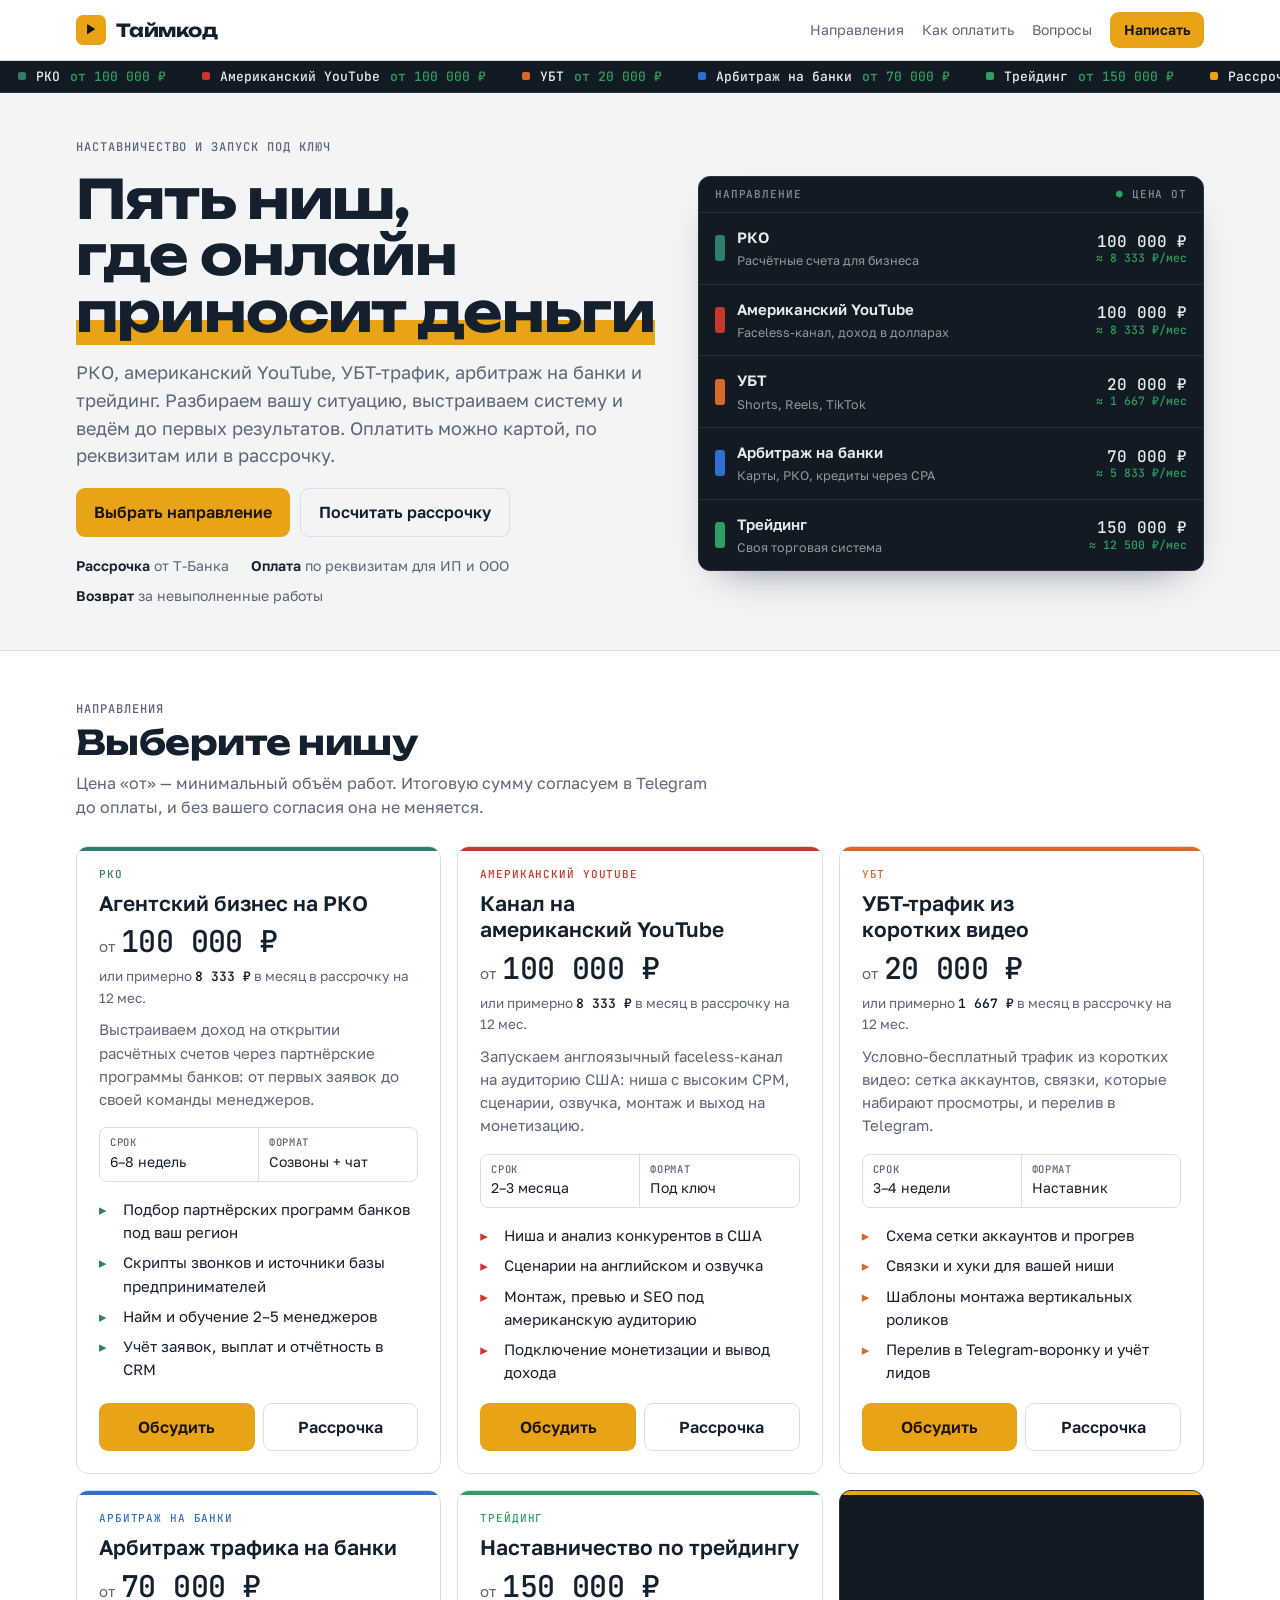
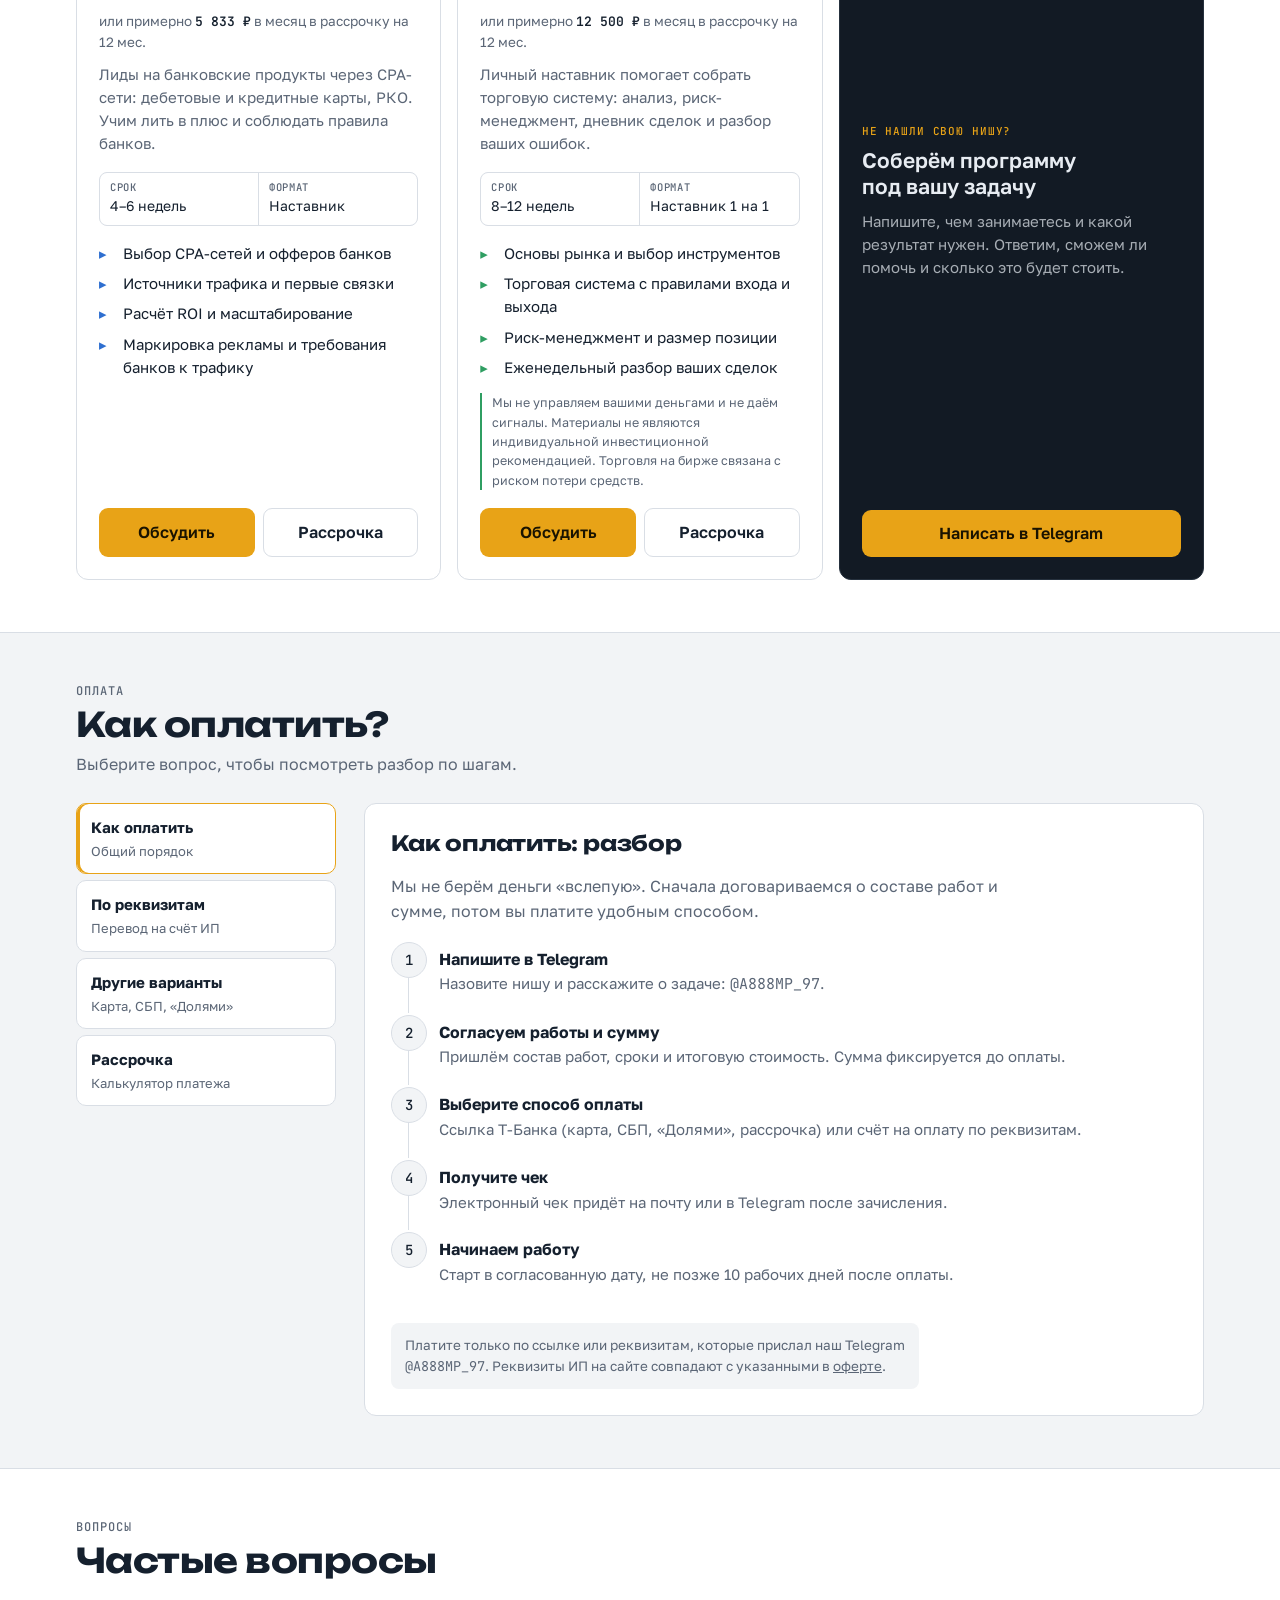
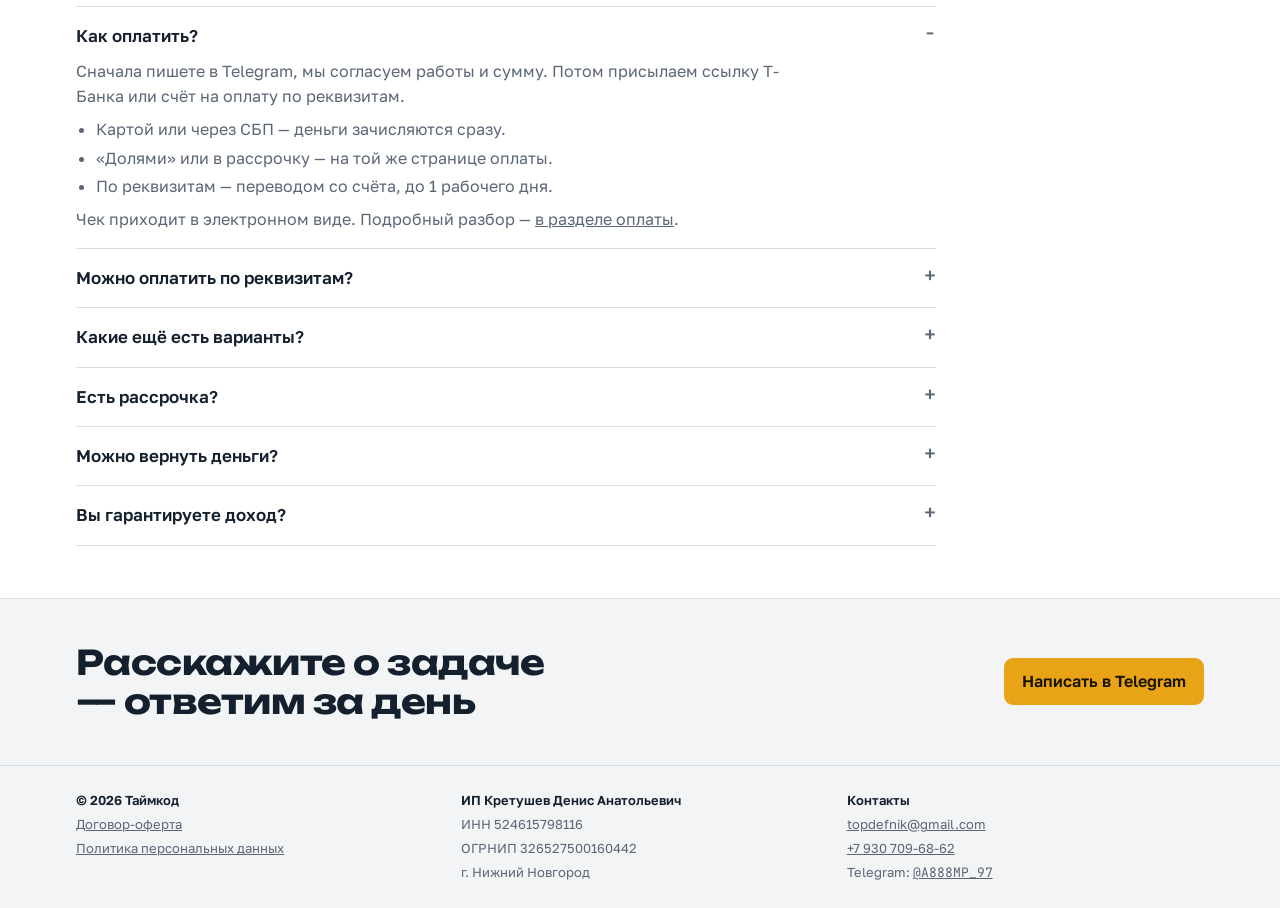
==== commit c062a4bb: "Сайт: пять ниш, разбор оплаты по реквизитам, способам и рассрочке РКО, американский YouTube, УБТ, ар" ====
--- a/site/index.html
+++ b/site/index.html
@@ -4,12 +4,13 @@
 <meta charset="utf-8">
 <meta name="viewport" content="width=device-width, initial-scale=1, viewport-fit=cover">
 <title>Таймкод</title>
-<meta name="description" content="Продюсирование экспертов: упаковка, продукт и запуск продаж. От 50 000 ₽, можно в рассрочку от Т-Банка.">
+<meta name="claude:viewport-fit-sides" content="cover">
+<meta name="description" content="Наставничество и запуск под ключ: РКО, американский YouTube, УБТ-трафик, арбитраж трафика на банки, трейдинг. Оплата картой, СБП, по реквизитам или в рассрочку.">
 <link rel="preconnect" href="https://fonts.googleapis.com">
 <link rel="preconnect" href="https://fonts.gstatic.com" crossorigin>
 <link rel="stylesheet" href="https://fonts.googleapis.com/css2?family=Unbounded:wght@500;700&family=Golos+Text:wght@400;500;600&family=JetBrains+Mono:wght@500&display=swap">
 <style>
-/* Одна услуга: шапка, оффер с ценой, состав работ, оплата, вопросы, реквизиты */
+/* Layout: биржевое табло — бегущая строка с ценами, оффер с табло направлений, карточки ниш, разбор оплаты с калькулятором рассрочки */
 :root {
   --bg: #F2F4F6;
   --surface: #FFFFFF;
@@ -18,36 +19,50 @@
   --line: #D9DEE5;
   --accent: #E8A317;
   --accent-ink: #1A1300;
-  --prod: #8A4FB8;
+  --board: #121A24;
+  --board-ink: #E7ECF2;
+  --board-line: #26313E;
+  --up: #2F9E62;
+  --n-rko: #2F7D6D;
+  --n-us: #C8372D;
+  --n-ubt: #D9692B;
+  --n-arb: #2E6FD0;
+  --n-trd: #2F9E62;
   --em-fg: var(--ink);
   --em-hl: var(--accent);
   --font-display: "Unbounded", "Arial Black", system-ui, sans-serif;
   --font-body: "Golos Text", "Segoe UI", system-ui, sans-serif;
   --font-mono: "JetBrains Mono", ui-monospace, "SFMono-Regular", Menlo, monospace;
-  --r: 10px;
+  --r: 12px;
   color-scheme: light;
 }
 @media (prefers-color-scheme: dark) {
   :root:not([data-theme="light"]) {
     --bg: #0F151D; --surface: #17202B; --ink: #E7ECF2; --muted: #95A1B2; --line: #2A3542;
-    --accent: #F0B33A; --prod: #B386DB; --em-fg: var(--accent); --em-hl: transparent;
+    --accent: #F0B33A; --board: #0A0F15; --board-ink: #E7ECF2; --board-line: #222C38; --up: #4CC489;
+    --n-rko: #4FB59F; --n-us: #EE6A5F; --n-ubt: #F08D52; --n-arb: #6FA2EE; --n-trd: #4CC489;
+    --em-fg: var(--accent); --em-hl: transparent;
     color-scheme: dark;
   }
 }
 :root[data-theme="dark"] {
   --bg: #0F151D; --surface: #17202B; --ink: #E7ECF2; --muted: #95A1B2; --line: #2A3542;
-  --accent: #F0B33A; --prod: #B386DB; --em-fg: var(--accent); --em-hl: transparent;
+  --accent: #F0B33A; --board: #0A0F15; --board-ink: #E7ECF2; --board-line: #222C38; --up: #4CC489;
+  --n-rko: #4FB59F; --n-us: #EE6A5F; --n-ubt: #F08D52; --n-arb: #6FA2EE; --n-trd: #4CC489;
+  --em-fg: var(--accent); --em-hl: transparent;
   color-scheme: dark;
 }
 * { box-sizing: border-box; }
-html { -webkit-text-size-adjust: 100%; }
+[hidden] { display: none !important; }
+html { -webkit-text-size-adjust: 100%; scroll-padding-top: 72px; }
 body { margin: 0; background: var(--bg); color: var(--ink); font: 400 16px/1.55 var(--font-body); }
 .wrap {
-  max-width: 1080px; margin: 0 auto;
+  max-width: 1160px; margin: 0 auto;
   padding-left: max(16px, env(safe-area-inset-left, 0px));
   padding-right: max(16px, env(safe-area-inset-right, 0px));
 }
 a { color: inherit; }
+button, input, select { font: inherit; color: inherit; }
 :focus-visible { outline: 2px solid var(--accent); outline-offset: 2px; }
 
 /* Шапка */
@@ -59,46 +74,148 @@
 .top nav { display: flex; align-items: center; gap: 18px; font-size: 14px; color: var(--muted); }
 .top nav a { text-decoration: none; }
 .top nav a:hover { color: var(--ink); }
-
-.btn { border: 0; border-radius: 8px; padding: 11px 18px; font-weight: 600; cursor: pointer; background: var(--accent); color: var(--accent-ink); text-decoration: none; display: inline-flex; align-items: center; justify-content: center; gap: 6px; }
+.btn { border: 0; border-radius: 9px; padding: 11px 18px; font-weight: 600; cursor: pointer; background: var(--accent); color: var(--accent-ink); text-decoration: none; display: inline-flex; align-items: center; justify-content: center; gap: 8px; }
 .btn:hover { filter: brightness(1.05); }
-.top nav .btn { color: var(--accent-ink); }
-.btn.sm { padding: 7px 14px; font-size: 14px; }
+.btn.ghost { background: transparent; color: var(--ink); border: 1px solid var(--line); }
+.top nav .btn { color: var(--accent-ink); padding: 7px 14px; }
+
+/* Бегущая строка */
+.tape { background: var(--board); color: var(--board-ink); overflow: hidden; border-bottom: 1px solid var(--board-line); }
+.tape .row { display: flex; width: max-content; }
+.tape .set { display: flex; gap: 36px; padding: 9px 18px; font: 500 13px/1 var(--font-mono); white-space: nowrap; }
+.tape .set span { display: inline-flex; gap: 10px; align-items: center; }
+.tape .set span::before { content: ""; width: 8px; height: 8px; border-radius: 2px; background: var(--c); }
+.tape .set b { color: var(--up); font-weight: 500; }
+@media (prefers-reduced-motion: no-preference) {
+  .tape .row { animation: tape 38s linear infinite; }
+  .tape:hover .row { animation-play-state: paused; }
+  @keyframes tape { to { transform: translateX(-50%); } }
+}
 
 /* Оффер */
-.hero .wrap { padding-block: 48px 40px; display: grid; grid-template-columns: minmax(0, 1.4fr) minmax(0, 1fr); gap: 32px; align-items: start; }
-.eyebrow { font: 500 12px/1 var(--font-mono); letter-spacing: 0.08em; text-transform: uppercase; color: var(--prod); }
-.hero .text { display: grid; gap: 18px; }
-h1 { margin: 0; font: 700 clamp(30px, 5.2vw, 52px)/1.05 var(--font-display); letter-spacing: -0.02em; text-wrap: balance; }
+.hero .wrap { padding-block: 48px 44px; display: grid; grid-template-columns: minmax(0, 1.15fr) minmax(0, 1fr); gap: 40px; align-items: center; }
+.hero .text { display: grid; gap: 18px; align-content: start; }
+.eyebrow { font: 500 12px/1 var(--font-mono); letter-spacing: 0.08em; text-transform: uppercase; color: var(--muted); }
+h1 { margin: 0; font: 700 clamp(30px, 5vw, 54px)/1.05 var(--font-display); letter-spacing: -0.02em; text-wrap: balance; }
 h1 em { font-style: normal; color: var(--em-fg); background: linear-gradient(transparent 62%, var(--em-hl) 62%); }
-.lead { margin: 0; max-width: 56ch; color: var(--muted); font-size: 18px; }
-.card { background: var(--surface); border: 1px solid var(--line); border-top: 5px solid var(--prod); border-radius: var(--r); padding: 22px; display: grid; gap: 14px; }
-.card .price { font: 500 34px/1.1 var(--font-mono); font-variant-numeric: tabular-nums; }
-.card .price small { font: 400 16px/1 var(--font-body); color: var(--muted); margin-right: 6px; }
-.card p { margin: 0; color: var(--muted); font-size: 14.5px; }
-.card .split { color: var(--ink); font-weight: 500; }
-.card .btn { width: 100%; padding-block: 13px; }
+.lead { margin: 0; max-width: 54ch; color: var(--muted); font-size: 18px; }
+.hero .acts { display: flex; flex-wrap: wrap; gap: 10px; }
+.chips { display: flex; flex-wrap: wrap; gap: 8px 22px; font-size: 14px; color: var(--muted); }
+.chips b { color: var(--ink); font-weight: 600; }
+
+.board { background: var(--board); color: var(--board-ink); border-radius: var(--r); overflow: hidden; border: 1px solid var(--board-line); box-shadow: 0 18px 40px -24px rgb(10 15 22 / .55); }
+.board .bh { display: flex; justify-content: space-between; gap: 12px; padding: 12px 16px; font: 500 11px/1 var(--font-mono); letter-spacing: .08em; text-transform: uppercase; color: color-mix(in srgb, var(--board-ink) 55%, transparent); border-bottom: 1px solid var(--board-line); }
+.board .bh .live::before { content: "● "; color: var(--up); }
+.board a { display: grid; grid-template-columns: 10px minmax(0, 1fr) auto; gap: 12px; align-items: center; padding: 13px 16px; border-bottom: 1px solid var(--board-line); text-decoration: none; }
+.board a:last-child { border-bottom: 0; }
+.board a:hover { background: color-mix(in srgb, var(--board-ink) 6%, transparent); }
+.board .sw { width: 10px; height: 26px; border-radius: 3px; background: var(--c); }
+.board .nm { font-weight: 600; font-size: 15px; display: grid; gap: 2px; min-width: 0; }
+.board .nm small { font-weight: 400; font-size: 12.5px; color: color-mix(in srgb, var(--board-ink) 60%, transparent); }
+.board .px { font: 500 16px/1.2 var(--font-mono); text-align: right; font-variant-numeric: tabular-nums; }
+.board .px small { display: block; font-size: 11.5px; color: var(--up); }
 
 /* Секции */
-.band { border-top: 1px solid var(--line); background: var(--surface); }
-.band.alt { background: var(--bg); }
-.band .wrap { padding-block: 44px; display: grid; gap: 22px; }
-h2 { margin: 0; font: 700 clamp(22px, 3vw, 28px)/1.2 var(--font-display); letter-spacing: -0.01em; text-wrap: balance; }
-.feats { display: grid; grid-template-columns: repeat(auto-fit, minmax(min(100%, 230px), 1fr)); gap: 16px; margin: 0; padding: 0; list-style: none; }
-.feats li { border-left: 3px solid var(--prod); padding: 2px 0 2px 14px; display: grid; gap: 4px; align-content: start; }
-.feats b { font-size: 16px; }
-.feats span { color: var(--muted); font-size: 15px; }
-.steps { display: grid; grid-template-columns: repeat(auto-fit, minmax(min(100%, 220px), 1fr)); gap: 20px; margin: 0; padding: 0; list-style: none; counter-reset: s; }
-.steps li { counter-increment: s; display: grid; gap: 4px; align-content: start; }
-.steps li::before { content: "0" counter(s); font: 500 13px/1 var(--font-mono); color: var(--accent); }
-.steps b { font-size: 16px; }
-.steps span { color: var(--muted); font-size: 15px; }
-.faq { display: grid; border-top: 1px solid var(--line); }
-.faq details { border-bottom: 1px solid var(--line); padding-block: 14px; }
-.faq summary { cursor: pointer; font-weight: 600; }
-.faq p { margin: 8px 0 0; color: var(--muted); max-width: 70ch; }
-.cta { display: flex; flex-wrap: wrap; align-items: center; justify-content: space-between; gap: 16px; }
-.cta p { margin: 0; color: var(--muted); max-width: 52ch; }
+.band { border-top: 1px solid var(--line); }
+.band.s { background: var(--surface); }
+.band > .wrap { padding-block: 52px; display: grid; gap: 26px; }
+.sh { display: grid; gap: 8px; max-width: 64ch; }
+h2 { margin: 0; font: 700 clamp(24px, 3.4vw, 34px)/1.15 var(--font-display); letter-spacing: -0.015em; text-wrap: balance; }
+.sh p { margin: 0; color: var(--muted); }
+h3 { margin: 0; text-wrap: balance; }
+
+/* Ниши */
+.niches { display: grid; grid-template-columns: repeat(auto-fill, minmax(min(100%, 340px), 1fr)); gap: 16px; }
+.niche { background: var(--surface); border: 1px solid var(--line); border-radius: var(--r); display: grid; grid-template-rows: auto auto 1fr auto auto; overflow: hidden; position: relative; }
+.niche::before { content: ""; position: absolute; inset: 0 0 auto; height: 4px; background: var(--c); }
+.niche .nh { padding: 22px 22px 0; display: grid; gap: 10px; }
+.niche .tag { font: 500 11px/1 var(--font-mono); letter-spacing: .08em; text-transform: uppercase; color: var(--c); }
+.niche h3 { font: 600 21px/1.25 var(--font-body); }
+.niche .price { font: 500 30px/1 var(--font-mono); font-variant-numeric: tabular-nums; letter-spacing: -0.02em; }
+.niche .price small { font: 400 15px/1 var(--font-body); color: var(--muted); letter-spacing: 0; margin-right: 6px; }
+.niche .mo { font-size: 13.5px; color: var(--muted); }
+.niche .mo b { color: var(--ink); font-weight: 600; font-family: var(--font-mono); font-size: 13px; }
+.niche p.d { margin: 0; color: var(--muted); font-size: 15px; }
+.niche ul { margin: 16px 22px 0; padding: 0; list-style: none; display: grid; gap: 7px; align-content: start; font-size: 15px; }
+.niche li { display: grid; grid-template-columns: 16px minmax(0, 1fr); gap: 8px; }
+.niche li::before { content: "▸"; color: var(--c); line-height: 1.55; }
+.niche .spec { margin: 16px 22px 0; display: grid; grid-template-columns: 1fr 1fr; gap: 1px; background: var(--line); border: 1px solid var(--line); border-radius: 8px; overflow: hidden; }
+.niche .spec div { background: var(--surface); padding: 8px 10px; display: grid; gap: 2px; font-size: 14px; }
+.niche .spec span { font: 500 10.5px/1.2 var(--font-mono); letter-spacing: .06em; text-transform: uppercase; color: var(--muted); }
+.niche .nf { padding: 18px 22px 22px; display: flex; gap: 8px; flex-wrap: wrap; }
+.niche .nf .btn { flex: 1 1 140px; }
+.niche .warn { margin: 14px 22px 0; font-size: 12.5px; color: var(--muted); border-left: 2px solid var(--c); padding-left: 10px; }
+.niche.ask { background: var(--board); color: var(--board-ink); border-color: var(--board-line); grid-template-rows: 1fr auto; }
+.niche.ask::before { background: var(--accent); }
+.niche.ask .nh { align-content: center; }
+.niche.ask .tag { color: var(--accent); }
+.niche.ask p.d { color: color-mix(in srgb, var(--board-ink) 70%, transparent); }
+
+/* Оплата */
+.pay { display: grid; grid-template-columns: minmax(0, 260px) minmax(0, 1fr); gap: 28px; align-items: start; }
+.tabs { display: grid; gap: 6px; position: sticky; top: 84px; }
+.tab { text-align: left; border: 1px solid var(--line); background: var(--surface); border-radius: 10px; padding: 12px 14px; cursor: pointer; display: grid; gap: 2px; }
+.tab b { font-size: 15px; }
+.tab span { font-size: 13px; color: var(--muted); }
+.tab[aria-selected="true"] { border-color: var(--accent); box-shadow: inset 3px 0 0 var(--accent); }
+.panel { background: var(--surface); border: 1px solid var(--line); border-radius: var(--r); padding: 26px; display: grid; gap: 18px; min-width: 0; }
+.panel h3 { font: 700 21px/1.25 var(--font-display); letter-spacing: -0.01em; }
+.panel > p { margin: 0; color: var(--muted); max-width: 66ch; }
+.flow { margin: 0; padding: 0; list-style: none; display: grid; counter-reset: f; }
+.flow li { counter-increment: f; display: grid; grid-template-columns: 34px minmax(0, 1fr); gap: 14px; padding-bottom: 18px; position: relative; }
+.flow li::before { content: counter(f); width: 34px; height: 34px; border-radius: 50%; display: grid; place-items: center; background: var(--bg); border: 1px solid var(--line); font: 500 14px/1 var(--font-mono); }
+.flow li:not(:last-child)::after { content: ""; position: absolute; left: 16.5px; top: 36px; bottom: 2px; width: 1px; background: var(--line); }
+.flow b { display: block; padding-top: 5px; }
+.flow span { color: var(--muted); font-size: 15px; }
+.note { margin: 0; font-size: 13.5px; color: var(--muted); background: var(--bg); border-radius: 8px; padding: 12px 14px; }
+
+.req { border: 1px solid var(--line); border-radius: 10px; overflow: hidden; }
+.req > div { display: grid; grid-template-columns: minmax(0, 150px) minmax(0, 1fr) auto; gap: 12px; align-items: center; padding: 10px 14px; border-bottom: 1px solid var(--line); }
+.req > div:last-child { border-bottom: 0; }
+.req .k { color: var(--muted); font-size: 14px; }
+.req .v { font: 500 14.5px/1.4 var(--font-mono); overflow-wrap: anywhere; }
+.req .v.pending { font-family: var(--font-body); font-weight: 400; color: var(--muted); }
+.cp { border: 1px solid var(--line); background: var(--bg); border-radius: 7px; padding: 5px 10px; font-size: 12.5px; cursor: pointer; white-space: nowrap; }
+.cp.ok { border-color: var(--up); color: var(--up); }
+
+.ways { overflow-x: auto; border: 1px solid var(--line); border-radius: 10px; }
+.ways table { width: 100%; min-width: 560px; border-collapse: collapse; font-size: 14.5px; }
+.ways th, .ways td { text-align: left; padding: 11px 14px; border-bottom: 1px solid var(--line); vertical-align: top; }
+.ways tr:last-child td { border-bottom: 0; }
+.ways th { font: 500 11px/1.2 var(--font-mono); letter-spacing: .06em; text-transform: uppercase; color: var(--muted); background: var(--bg); }
+.ways td:first-child { font-weight: 600; }
+.ways .y { color: var(--up); }
+
+.calc { display: grid; grid-template-columns: minmax(0, 1fr) minmax(0, 1fr); gap: 20px; }
+.calc .in { display: grid; gap: 14px; align-content: start; }
+.field { display: grid; gap: 6px; font-size: 14px; font-weight: 500; }
+.field select, .field input { border: 1px solid var(--line); border-radius: 9px; padding: 10px 12px; background: var(--bg); font-weight: 400; width: 100%; }
+.field input { font-family: var(--font-mono); }
+.terms { display: flex; flex-wrap: wrap; gap: 6px; }
+.terms button { border: 1px solid var(--line); background: var(--bg); border-radius: 999px; padding: 6px 13px; cursor: pointer; font: 500 13px/1.2 var(--font-mono); }
+.terms button[aria-pressed="true"] { background: var(--accent); border-color: var(--accent); color: var(--accent-ink); }
+.calc .out { background: var(--board); color: var(--board-ink); border-radius: 10px; padding: 20px; display: grid; gap: 14px; align-content: start; }
+.calc .out .lbl { font: 500 11px/1 var(--font-mono); letter-spacing: .08em; text-transform: uppercase; color: color-mix(in srgb, var(--board-ink) 55%, transparent); }
+.calc .big { font: 500 clamp(28px, 4vw, 38px)/1 var(--font-mono); font-variant-numeric: tabular-nums; }
+.calc .big small { font: 400 15px/1 var(--font-body); color: color-mix(in srgb, var(--board-ink) 60%, transparent); }
+.bars { display: flex; gap: 3px; height: 34px; }
+.bars i { flex: 1; background: var(--accent); border-radius: 2px 2px 0 0; opacity: .9; }
+.calc .alt { border-top: 1px solid var(--board-line); padding-top: 12px; font-size: 14px; display: grid; gap: 4px; color: color-mix(in srgb, var(--board-ink) 75%, transparent); }
+.calc .alt b { color: var(--board-ink); font-family: var(--font-mono); font-weight: 500; }
+
+/* Вопросы */
+.faq { display: grid; border-top: 1px solid var(--line); max-width: 860px; }
+.faq details { border-bottom: 1px solid var(--line); padding-block: 16px; }
+.faq summary { cursor: pointer; font-weight: 600; font-size: 17px; list-style: none; display: flex; justify-content: space-between; gap: 16px; }
+.faq summary::-webkit-details-marker { display: none; }
+.faq summary::after { content: "+"; font: 500 20px/1 var(--font-mono); color: var(--muted); }
+.faq details[open] summary::after { content: "−"; }
+.faq .a { margin-top: 10px; color: var(--muted); max-width: 72ch; display: grid; gap: 8px; }
+.faq .a p { margin: 0; }
+.faq .a ul { margin: 0; padding-left: 20px; display: grid; gap: 4px; }
+
+.cta .wrap { padding-block: 44px; display: flex; flex-wrap: wrap; align-items: center; justify-content: space-between; gap: 16px; }
+.cta h2 { max-width: 22ch; }
 
 footer { border-top: 1px solid var(--line); }
 footer .wrap { padding-block: 24px; font-size: 13px; color: var(--muted); display: grid; grid-template-columns: repeat(auto-fit, minmax(min(100%, 240px), 1fr)); gap: 16px 28px; }
@@ -106,9 +223,17 @@
 footer b { color: var(--ink); font-weight: 600; }
 .handle { font-family: var(--font-mono); }
 
-@media (max-width: 760px) {
+@media (max-width: 860px) {
   .hero .wrap { grid-template-columns: minmax(0, 1fr); padding-top: 32px; }
+  .pay { grid-template-columns: minmax(0, 1fr); }
+  .tabs { position: static; grid-template-columns: repeat(2, minmax(0, 1fr)); }
+  .calc { grid-template-columns: minmax(0, 1fr); }
+}
+@media (max-width: 640px) {
   .top nav a:not(.btn) { display: none; }
+  .panel { padding: 18px; }
+  .req > div { grid-template-columns: minmax(0, 1fr) auto; }
+  .req .k { grid-column: 1 / -1; margin-bottom: -8px; font-size: 12.5px; }
 }
 </style>
 </head>
@@ -118,68 +243,171 @@
   <div class="wrap">
     <a class="logo" href="#"><i>▶</i>Таймкод</a>
     <nav>
-      <a href="#what">Что входит</a><a href="#pay">Оплата</a><a href="#faq">Вопросы</a>
-      <a class="btn sm" data-seller-href="tg" href="#" target="_blank" rel="noopener">Написать</a>
+      <a href="#niches">Направления</a><a href="#pay">Как оплатить</a><a href="#faq">Вопросы</a>
+      <a class="btn" data-seller-href="tg" href="#" target="_blank" rel="noopener">Написать</a>
     </nav>
   </div>
 </header>
 
+<div class="tape" aria-hidden="true"><div class="row" id="tape"></div></div>
+
 <section class="hero">
   <div class="wrap">
     <div class="text">
-      <span class="eyebrow">Продюсирование экспертов</span>
-      <h1>Запускаем ваши продажи <em>в онлайне</em></h1>
-      <p class="lead">Упакуем вашу экспертизу, соберём продукт и воронку продаж и проведём запуск вместе с вами. Состав работ и стоимость подбираем под вашу нишу и задачу.</p>
-    </div>
-    <aside class="card" aria-label="Стоимость">
-      <span class="eyebrow">Продюсирование</span>
-      <div class="price"><small>от</small>50 000 ₽</div>
-      <p class="split">Можно оплатить частями: «Долями» или в рассрочку от Т-Банка</p>
-      <p>Итоговую стоимость согласуем в переписке до оплаты.</p>
-      <a class="btn" data-seller-href="tg" href="#" target="_blank" rel="noopener">Обсудить в Telegram</a>
-    </aside>
+      <span class="eyebrow">Наставничество и запуск под ключ</span>
+      <h1>Пять ниш, где онлайн <em>приносит деньги</em></h1>
+      <p class="lead">РКО, американский YouTube, УБТ-трафик, арбитраж на банки и трейдинг. Разбираем вашу ситуацию, выстраиваем систему и ведём до первых результатов. Оплатить можно картой, по реквизитам или в рассрочку.</p>
+      <div class="acts">
+        <a class="btn" href="#niches">Выбрать направление</a>
+        <a class="btn ghost" href="#pay" data-open="split">Посчитать рассрочку</a>
+      </div>
+      <div class="chips">
+        <span><b>Рассрочка</b> от Т-Банка</span>
+        <span><b>Оплата</b> по реквизитам для ИП и ООО</span>
+        <span><b>Возврат</b> за невыполненные работы</span>
+      </div>
+    </div>
+    <div class="board" aria-label="Направления и цены">
+      <div class="bh"><span>Направление</span><span class="live">Цена от</span></div>
+      <div id="board"></div>
+    </div>
   </div>
 </section>
 
-<section class="band" id="what">
-  <div class="wrap">
-    <h2>Что входит</h2>
-    <ul class="feats">
-      <li><b>Распаковка и позиционирование</b><span>Определяем, кому и с чем вы помогаете и чем отличаетесь от конкурентов.</span></li>
-      <li><b>Продукт</b><span>Собираем линейку: от недорогого входа до основного продукта.</span></li>
-      <li><b>Воронка продаж</b><span>Контент, прогрев, вебинар или консультации — то, что подходит вашей нише.</span></li>
-      <li><b>Сопровождение запуска</b><span>Ведём запуск вместе с вами, разбираем цифры и корректируем по ходу.</span></li>
-    </ul>
+<section class="band s" id="niches">
+  <div class="wrap">
+    <div class="sh">
+      <span class="eyebrow">Направления</span>
+      <h2>Выберите нишу</h2>
+      <p>Цена «от» — минимальный объём работ. Итоговую сумму согласуем в Telegram до оплаты, и без вашего согласия она не меняется.</p>
+    </div>
+    <div class="niches" id="nicheList"></div>
   </div>
 </section>
 
-<section class="band alt" id="pay">
-  <div class="wrap">
-    <h2>Как заказать и оплатить</h2>
-    <ol class="steps">
-      <li><b>Напишите в Telegram</b><span>Расскажите о своей нише и задаче: <span class="handle" data-seller="tg"></span>.</span></li>
-      <li><b>Согласуем работы</b><span>Обсудим, что нужно сделать, сроки и итоговую стоимость.</span></li>
-      <li><b>Оплатите по ссылке</b><span>Пришлём ссылку Т-Банка: картой, через СБП, «Долями» или в рассрочку.</span></li>
-      <li><b>Начинаем работу</b><span>Старт — в согласованную дату, не позже 10 рабочих дней после оплаты.</span></li>
-    </ol>
+<section class="band" id="pay">
+  <div class="wrap">
+    <div class="sh">
+      <span class="eyebrow">Оплата</span>
+      <h2>Как оплатить?</h2>
+      <p>Выберите вопрос, чтобы посмотреть разбор по шагам.</p>
+    </div>
+    <div class="pay">
+      <div class="tabs" role="tablist" aria-label="Способы оплаты">
+        <button class="tab" role="tab" id="t-how" aria-controls="p-how" aria-selected="true" type="button"><b>Как оплатить</b><span>Общий порядок</span></button>
+        <button class="tab" role="tab" id="t-req" aria-controls="p-req" aria-selected="false" type="button"><b>По реквизитам</b><span>Перевод на счёт ИП</span></button>
+        <button class="tab" role="tab" id="t-ways" aria-controls="p-ways" aria-selected="false" type="button"><b>Другие варианты</b><span>Карта, СБП, «Долями»</span></button>
+        <button class="tab" role="tab" id="t-split" aria-controls="p-split" aria-selected="false" type="button"><b>Рассрочка</b><span>Калькулятор платежа</span></button>
+      </div>
+
+      <div class="panel" role="tabpanel" id="p-how" aria-labelledby="t-how">
+        <h3>Как оплатить: разбор</h3>
+        <p>Мы не берём деньги «вслепую». Сначала договариваемся о составе работ и сумме, потом вы платите удобным способом.</p>
+        <ol class="flow">
+          <li><div><b>Напишите в Telegram</b><span>Назовите нишу и расскажите о задаче: <span class="handle" data-seller="tg"></span>.</span></div></li>
+          <li><div><b>Согласуем работы и сумму</b><span>Пришлём состав работ, сроки и итоговую стоимость. Сумма фиксируется до оплаты.</span></div></li>
+          <li><div><b>Выберите способ оплаты</b><span>Ссылка Т-Банка (карта, СБП, «Долями», рассрочка) или счёт на оплату по реквизитам.</span></div></li>
+          <li><div><b>Получите чек</b><span>Электронный чек придёт на почту или в Telegram после зачисления.</span></div></li>
+          <li><div><b>Начинаем работу</b><span>Старт в согласованную дату, не позже 10 рабочих дней после оплаты.</span></div></li>
+        </ol>
+        <p class="note">Платите только по ссылке или реквизитам, которые прислал наш Telegram <span class="handle" data-seller="tg"></span>. Реквизиты ИП на сайте совпадают с указанными в <a href="oferta.html">оферте</a>.</p>
+      </div>
+
+      <div class="panel" role="tabpanel" id="p-req" aria-labelledby="t-req" hidden>
+        <h3>Оплата по реквизитам: разбор</h3>
+        <p>Подходит, если платите со счёта ИП или ООО либо хотите обычный банковский перевод. Деньги зачисляются в течение 1 рабочего дня.</p>
+        <ol class="flow">
+          <li><div><b>Запросите счёт</b><span>Напишите в Telegram, на кого выставить: ФИО или название компании и ИНН.</span></div></li>
+          <li><div><b>Оплатите счёт</b><span>В банковском приложении создайте платёж по реквизитам ниже. Сумму и назначение берите из счёта.</span></div></li>
+          <li><div><b>Пришлите подтверждение</b><span>Скриншот или платёжку в Telegram, чтобы мы начали работу, не дожидаясь зачисления.</span></div></li>
+        </ol>
+        <div class="req" id="reqs"></div>
+        <p class="note">Назначение платежа: «Оплата по счёту № … за консультационные услуги. НДС не облагается». Номер счёта пришлём вместе со счётом.</p>
+      </div>
+
+      <div class="panel" role="tabpanel" id="p-ways" aria-labelledby="t-ways" hidden>
+        <h3>Какие ещё есть варианты</h3>
+        <p>Все способы, кроме перевода по реквизитам, работают через одну ссылку Т-Банка: открываете её и выбираете, как платить.</p>
+        <div class="ways">
+          <table>
+            <thead><tr><th>Способ</th><th>Как платите</th><th>Зачисление</th><th>Переплата</th></tr></thead>
+            <tbody>
+              <tr><td>Банковская карта</td><td>Мир, Visa, Mastercard любого российского банка</td><td>Сразу</td><td class="y">Нет</td></tr>
+              <tr><td>СБП</td><td>QR-код или кнопка банка в приложении</td><td>Сразу</td><td class="y">Нет</td></tr>
+              <tr><td>«Долями»</td><td>4 платежа: 25% сейчас и по 25% раз в 2 недели</td><td>Сразу</td><td class="y">Нет, если платить вовремя</td></tr>
+              <tr><td>Рассрочка Т-Банка</td><td>Платежи раз в месяц, решение за пару минут</td><td>После одобрения</td><td>Условия покажет банк</td></tr>
+              <tr><td>По реквизитам</td><td>Перевод со счёта физлица, ИП или ООО</td><td>До 1 рабочего дня</td><td class="y">Нет</td></tr>
+            </tbody>
+          </table>
+        </div>
+        <p class="note">Не уверены, что выбрать? Для небольших сумм обычно удобнее «Долями», для 100 000 ₽ и больше — рассрочка на 6–12 месяцев.</p>
+      </div>
+
+      <div class="panel" role="tabpanel" id="p-split" aria-labelledby="t-split" hidden>
+        <h3>Рассрочка: разбор и калькулятор</h3>
+        <p>Рассрочку оформляет Т-Банк прямо на странице оплаты: нужен паспорт, решение за пару минут, в офис идти не надо. Мы получаем всю сумму от банка, вы платите банку частями.</p>
+        <div class="calc">
+          <div class="in">
+            <label class="field" for="cNiche">Направление
+              <select id="cNiche"></select>
+            </label>
+            <label class="field" for="cSum">Сумма, ₽
+              <input id="cSum" inputmode="numeric" autocomplete="off">
+            </label>
+            <div class="field"><span>Срок</span>
+              <div class="terms" id="cTerms" role="group" aria-label="Срок рассрочки"></div>
+            </div>
+          </div>
+          <div class="out" aria-live="polite">
+            <span class="lbl">Платёж в месяц</span>
+            <div class="big" id="cMonth"></div>
+            <div class="bars" id="cBars" aria-hidden="true"></div>
+            <div class="alt">
+              <span>«Долями»: <b id="cDol"></b> × 4 раза в 2 недели</span>
+              <span>Сразу картой или СБП: <b id="cFull"></b></span>
+            </div>
+          </div>
+        </div>
+        <p class="note">Расчёт примерный, без учёта возможной переплаты. Точный срок, лимит и график платежей банк покажет на странице оплаты. Рассрочку предоставляет АО «ТБанк», лицензия Банка России № 2673.</p>
+      </div>
+    </div>
   </div>
 </section>
 
-<section class="band" id="faq">
-  <div class="wrap">
-    <h2>Вопросы</h2>
+<section class="band s" id="faq">
+  <div class="wrap">
+    <div class="sh"><span class="eyebrow">Вопросы</span><h2>Частые вопросы</h2></div>
     <div class="faq">
-      <details><summary>Сколько стоит?</summary><p>От 50 000 ₽. Точную сумму называем до оплаты, и без вашего согласия она не меняется.</p></details>
-      <details><summary>Можно оплатить частями?</summary><p>Да. На странице оплаты Т-Банка можно выбрать «Долями» (4 платежа раз в 2 недели без переплаты) или рассрочку Т-Банка на несколько месяцев. Решение банк принимает за пару минут. Рассрочку предоставляет АО «ТБанк», лицензия Банка России № 2673. Доступность, лимит и условия определяет банк.</p></details>
-      <details><summary>Можно вернуть деньги?</summary><p>Да. Отказаться можно в любой момент — вернём стоимость работ, которые ещё не выполнены. Если оплата была частями, деньги уходят в банк и закрывают долг. Подробно — в <a href="oferta.html">оферте</a>.</p></details>
-      <details><summary>Вы гарантируете доход?</summary><p>Нет. Мы отвечаем за качество своей работы, но результат зависит от ниши, вложенного времени, бюджета и ваших действий.</p></details>
+      <details open><summary>Как оплатить?</summary><div class="a">
+        <p>Сначала пишете в Telegram, мы согласуем работы и сумму. Потом присылаем ссылку Т-Банка или счёт на оплату по реквизитам.</p>
+        <ul><li>Картой или через СБП — деньги зачисляются сразу.</li><li>«Долями» или в рассрочку — на той же странице оплаты.</li><li>По реквизитам — переводом со счёта, до 1 рабочего дня.</li></ul>
+        <p>Чек приходит в электронном виде. Подробный разбор — <a href="#pay" data-open="how">в разделе оплаты</a>.</p>
+      </div></details>
+      <details><summary>Можно оплатить по реквизитам?</summary><div class="a">
+        <p>Да, со счёта физлица, ИП или ООО. Напишите, на кого выставить счёт, и оплатите его в приложении своего банка. Получатель — <span data-seller="name"></span>, ИНН <span data-seller="inn"></span>.</p>
+        <p>Полные реквизиты с кнопками копирования — <a href="#pay" data-open="req">в разделе оплаты</a>.</p>
+      </div></details>
+      <details><summary>Какие ещё есть варианты?</summary><div class="a">
+        <p>Кроме перевода по реквизитам: банковская карта, СБП, «Долями» (4 платежа раз в 2 недели) и рассрочка Т-Банка. Всё это доступно по одной ссылке на оплату.</p>
+        <p>Сравнение способов по срокам и переплате — <a href="#pay" data-open="ways">в таблице</a>.</p>
+      </div></details>
+      <details><summary>Есть рассрочка?</summary><div class="a">
+        <p>Да, от Т-Банка. Её оформляют прямо на странице оплаты, решение приходит за пару минут. Мы получаем полную сумму от банка, а вы платите банку частями раз в месяц.</p>
+        <p>Если откажетесь от услуг, деньги за невыполненную работу вернутся в банк и уменьшат ваш долг. Посчитать платёж можно <a href="#pay" data-open="split">в калькуляторе</a>.</p>
+      </div></details>
+      <details><summary>Можно вернуть деньги?</summary><div class="a">
+        <p>Да. Отказаться можно в любой момент: вернём стоимость работ, которые ещё не выполнены. Порядок описан в <a href="oferta.html">оферте</a>.</p>
+      </div></details>
+      <details><summary>Вы гарантируете доход?</summary><div class="a">
+        <p>Нет. Мы отвечаем за качество своей работы, но результат зависит от ниши, бюджета, времени и ваших действий. В трейдинге, кроме того, всегда есть риск потерять вложенные деньги.</p>
+      </div></details>
     </div>
   </div>
 </section>
 
-<section class="band alt">
-  <div class="wrap cta">
-    <p>Расскажите о своей задаче — ответим, подойдёт ли вам продюсирование и сколько это будет стоить.</p>
+<section class="band cta">
+  <div class="wrap">
+    <h2>Расскажите о задаче — ответим за день</h2>
     <a class="btn" data-seller-href="tg" href="#" target="_blank" rel="noopener">Написать в Telegram</a>
   </div>
 </section>
@@ -207,5 +435,133 @@
 </footer>
 
 <script src="seller.js"></script>
+<script>
+const NICHES = [
+  { id: "rko", tag: "РКО", c: "--n-rko", title: "Агентский бизнес на РКО", short: "Расчётные счета для бизнеса", price: 100000,
+    desc: "Выстраиваем доход на открытии расчётных счетов через партнёрские программы банков: от первых заявок до своей команды менеджеров.",
+    feats: ["Подбор партнёрских программ банков под ваш регион", "Скрипты звонков и источники базы предпринимателей", "Найм и обучение 2–5 менеджеров", "Учёт заявок, выплат и отчётность в CRM"],
+    term: "6–8 недель", format: "Созвоны + чат" },
+  { id: "us", tag: "Американский YouTube", c: "--n-us", title: "Канал на американский YouTube", short: "Faceless-канал, доход в долларах", price: 100000,
+    desc: "Запускаем англоязычный faceless-канал на аудиторию США: ниша с высоким CPM, сценарии, озвучка, монтаж и выход на монетизацию.",
+    feats: ["Ниша и анализ конкурентов в США", "Сценарии на английском и озвучка", "Монтаж, превью и SEO под американскую аудиторию", "Подключение монетизации и вывод дохода"],
+    term: "2–3 месяца", format: "Под ключ" },
+  { id: "ubt", tag: "УБТ", c: "--n-ubt", title: "УБТ-трафик из коротких видео", short: "Shorts, Reels, TikTok", price: 20000,
+    desc: "Условно-бесплатный трафик из коротких видео: сетка аккаунтов, связки, которые набирают просмотры, и перелив в Telegram.",
+    feats: ["Схема сетки аккаунтов и прогрев", "Связки и хуки для вашей ниши", "Шаблоны монтажа вертикальных роликов", "Перелив в Telegram-воронку и учёт лидов"],
+    term: "3–4 недели", format: "Наставник" },
+  { id: "arb", tag: "Арбитраж на банки", c: "--n-arb", title: "Арбитраж трафика на банки", short: "Карты, РКО, кредиты через CPA", price: 70000,
+    desc: "Лиды на банковские продукты через CPA-сети: дебетовые и кредитные карты, РКО. Учим лить в плюс и соблюдать правила банков.",
+    feats: ["Выбор CPA-сетей и офферов банков", "Источники трафика и первые связки", "Расчёт ROI и масштабирование", "Маркировка рекламы и требования банков к трафику"],
+    term: "4–6 недель", format: "Наставник" },
+  { id: "trd", tag: "Трейдинг", c: "--n-trd", title: "Наставничество по трейдингу", short: "Своя торговая система", price: 150000,
+    desc: "Личный наставник помогает собрать торговую систему: анализ, риск-менеджмент, дневник сделок и разбор ваших ошибок.",
+    feats: ["Основы рынка и выбор инструментов", "Торговая система с правилами входа и выхода", "Риск-менеджмент и размер позиции", "Еженедельный разбор ваших сделок"],
+    term: "8–12 недель", format: "Наставник 1 на 1",
+    warn: "Мы не управляем вашими деньгами и не даём сигналы. Материалы не являются индивидуальной инвестиционной рекомендацией. Торговля на бирже связана с риском потери средств." },
+];
+
+const $ = s => document.querySelector(s);
+const esc = s => String(s).replace(/[&<>"]/g, ch => ({ "&": "&amp;", "<": "&lt;", ">": "&gt;", '"': "&quot;" }[ch]));
+const rub = n => Math.round(n).toLocaleString("ru-RU") + " ₽";
+const TGURL = "https://t.me/" + SELLER.tg;
+
+// Бегущая строка и табло
+const tapeSet = NICHES.map(n => `<span style="--c: var(${n.c})">${esc(n.tag)} <b>от ${rub(n.price)}</b></span>`).join("")
+  + `<span style="--c: var(--accent)">Рассрочка <b>от Т-Банка</b></span>`;
+$("#tape").innerHTML = `<div class="set">${tapeSet}</div><div class="set">${tapeSet}</div>`;
+$("#board").innerHTML = NICHES.map(n => `
+  <a href="#n-${n.id}" style="--c: var(${n.c})"><span class="sw"></span>
+    <span class="nm">${esc(n.tag)}<small>${esc(n.short)}</small></span>
+    <span class="px">${rub(n.price)}<small>≈ ${rub(n.price / 12)}/мес</small></span></a>`).join("");
+
+// Карточки ниш
+$("#nicheList").innerHTML = NICHES.map(n => `
+  <article class="niche" id="n-${n.id}" style="--c: var(${n.c})">
+    <div class="nh">
+      <span class="tag">${esc(n.tag)}</span>
+      <h3>${esc(n.title)}</h3>
+      <div class="price"><small>от</small>${rub(n.price)}</div>
+      <div class="mo">или примерно <b>${rub(n.price / 12)}</b> в месяц в рассрочку на 12 мес.</div>
+      <p class="d">${esc(n.desc)}</p>
+    </div>
+    <div class="spec"><div><span>Срок</span>${esc(n.term)}</div><div><span>Формат</span>${esc(n.format)}</div></div>
+    <ul>${n.feats.map(f => `<li>${esc(f)}</li>`).join("")}</ul>
+    ${n.warn ? `<p class="warn">${esc(n.warn)}</p>` : "<div></div>"}
+    <div class="nf">
+      <a class="btn" href="${TGURL}" target="_blank" rel="noopener">Обсудить</a>
+      <button class="btn ghost" type="button" data-calc="${n.id}">Рассрочка</button>
+    </div>
+  </article>`).join("") + `
+  <article class="niche ask">
+    <div class="nh">
+      <span class="tag">Не нашли свою нишу?</span>
+      <h3>Соберём программу под вашу задачу</h3>
+      <p class="d">Напишите, чем занимаетесь и какой результат нужен. Ответим, сможем ли помочь и сколько это будет стоить.</p>
+    </div>
+    <div class="nf"><a class="btn" href="${TGURL}" target="_blank" rel="noopener">Написать в Telegram</a></div>
+  </article>`;
+
+// Реквизиты: пустые поля показываем как «пришлём вместе со счётом»
+const REQ = [
+  ["Получатель", SELLER.name],
+  ["ИНН", SELLER.inn],
+  ["ОГРНИП", SELLER.ogrnip],
+  ["Расчётный счёт", SELLER.account],
+  ["Банк", SELLER.bank],
+  ["БИК", SELLER.bik],
+  ["Корр. счёт", SELLER.ks],
+];
+$("#reqs").innerHTML = REQ.map(([k, v]) => v
+  ? `<div><span class="k">${k}</span><span class="v">${esc(v)}</span><button class="cp" type="button" data-copy="${esc(v)}">Копировать</button></div>`
+  : `<div><span class="k">${k}</span><span class="v pending">Пришлём вместе со счётом</span><span></span></div>`).join("");
+document.addEventListener("click", e => {
+  const b = e.target.closest("[data-copy]"); if (!b) return;
+  const done = () => { b.textContent = "Скопировано"; b.classList.add("ok"); setTimeout(() => { b.textContent = "Копировать"; b.classList.remove("ok"); }, 1600); };
+  const pick = () => { const r = document.createRange(); r.selectNodeContents(b.previousElementSibling); const s = getSelection(); s.removeAllRanges(); s.addRange(r); b.textContent = "Выделено"; };
+  try { navigator.clipboard.writeText(b.dataset.copy).then(done, pick); } catch { pick(); }
+});
+
+// Вкладки оплаты
+const tabs = [...document.querySelectorAll(".tab")];
+function openTab(key) {
+  tabs.forEach(t => {
+    const on = t.id === "t-" + key;
+    t.setAttribute("aria-selected", String(on));
+    document.getElementById(t.getAttribute("aria-controls")).hidden = !on;
+  });
+}
+tabs.forEach(t => t.addEventListener("click", () => openTab(t.id.slice(2))));
+document.querySelectorAll("[data-open]").forEach(a => a.addEventListener("click", () => openTab(a.dataset.open)));
+
+// Калькулятор рассрочки
+const TERMS = [3, 6, 10, 12, 18, 24];
+const calc = { sum: NICHES[0].price, term: 12 };
+$("#cNiche").innerHTML = NICHES.map(n => `<option value="${n.id}">${esc(n.tag)} — от ${rub(n.price)}</option>`).join("") + `<option value="">Своя сумма</option>`;
+$("#cTerms").innerHTML = TERMS.map(t => `<button type="button" data-term="${t}">${t} мес</button>`).join("");
+function renderCalc(keepInput) {
+  const s = Math.max(0, calc.sum || 0);
+  if (!keepInput) $("#cSum").value = s ? s.toLocaleString("ru-RU") : "";
+  document.querySelectorAll("[data-term]").forEach(b => b.setAttribute("aria-pressed", String(+b.dataset.term === calc.term)));
+  $("#cMonth").innerHTML = `${rub(s / calc.term)} <small>× ${calc.term} мес</small>`;
+  $("#cBars").innerHTML = "<i></i>".repeat(calc.term);
+  $("#cDol").textContent = rub(s / 4);
+  $("#cFull").textContent = rub(s);
+}
+$("#cNiche").addEventListener("change", e => { const n = NICHES.find(x => x.id === e.target.value); if (n) calc.sum = n.price; renderCalc(); });
+$("#cSum").addEventListener("input", e => {
+  calc.sum = +e.target.value.replace(/\D/g, "").slice(0, 9);
+  $("#cNiche").value = (NICHES.find(n => n.price === calc.sum) || { id: "" }).id;
+  renderCalc(true);
+});
+$("#cSum").addEventListener("blur", () => renderCalc());
+$("#cTerms").addEventListener("click", e => { const b = e.target.closest("[data-term]"); if (b) { calc.term = +b.dataset.term; renderCalc(); } });
+document.addEventListener("click", e => {
+  const b = e.target.closest("[data-calc]"); if (!b) return;
+  const n = NICHES.find(x => x.id === b.dataset.calc);
+  calc.sum = n.price; $("#cNiche").value = n.id; renderCalc();
+  openTab("split"); $("#pay").scrollIntoView({ behavior: "smooth" });
+});
+renderCalc();
+</script>
 </body>
 </html>
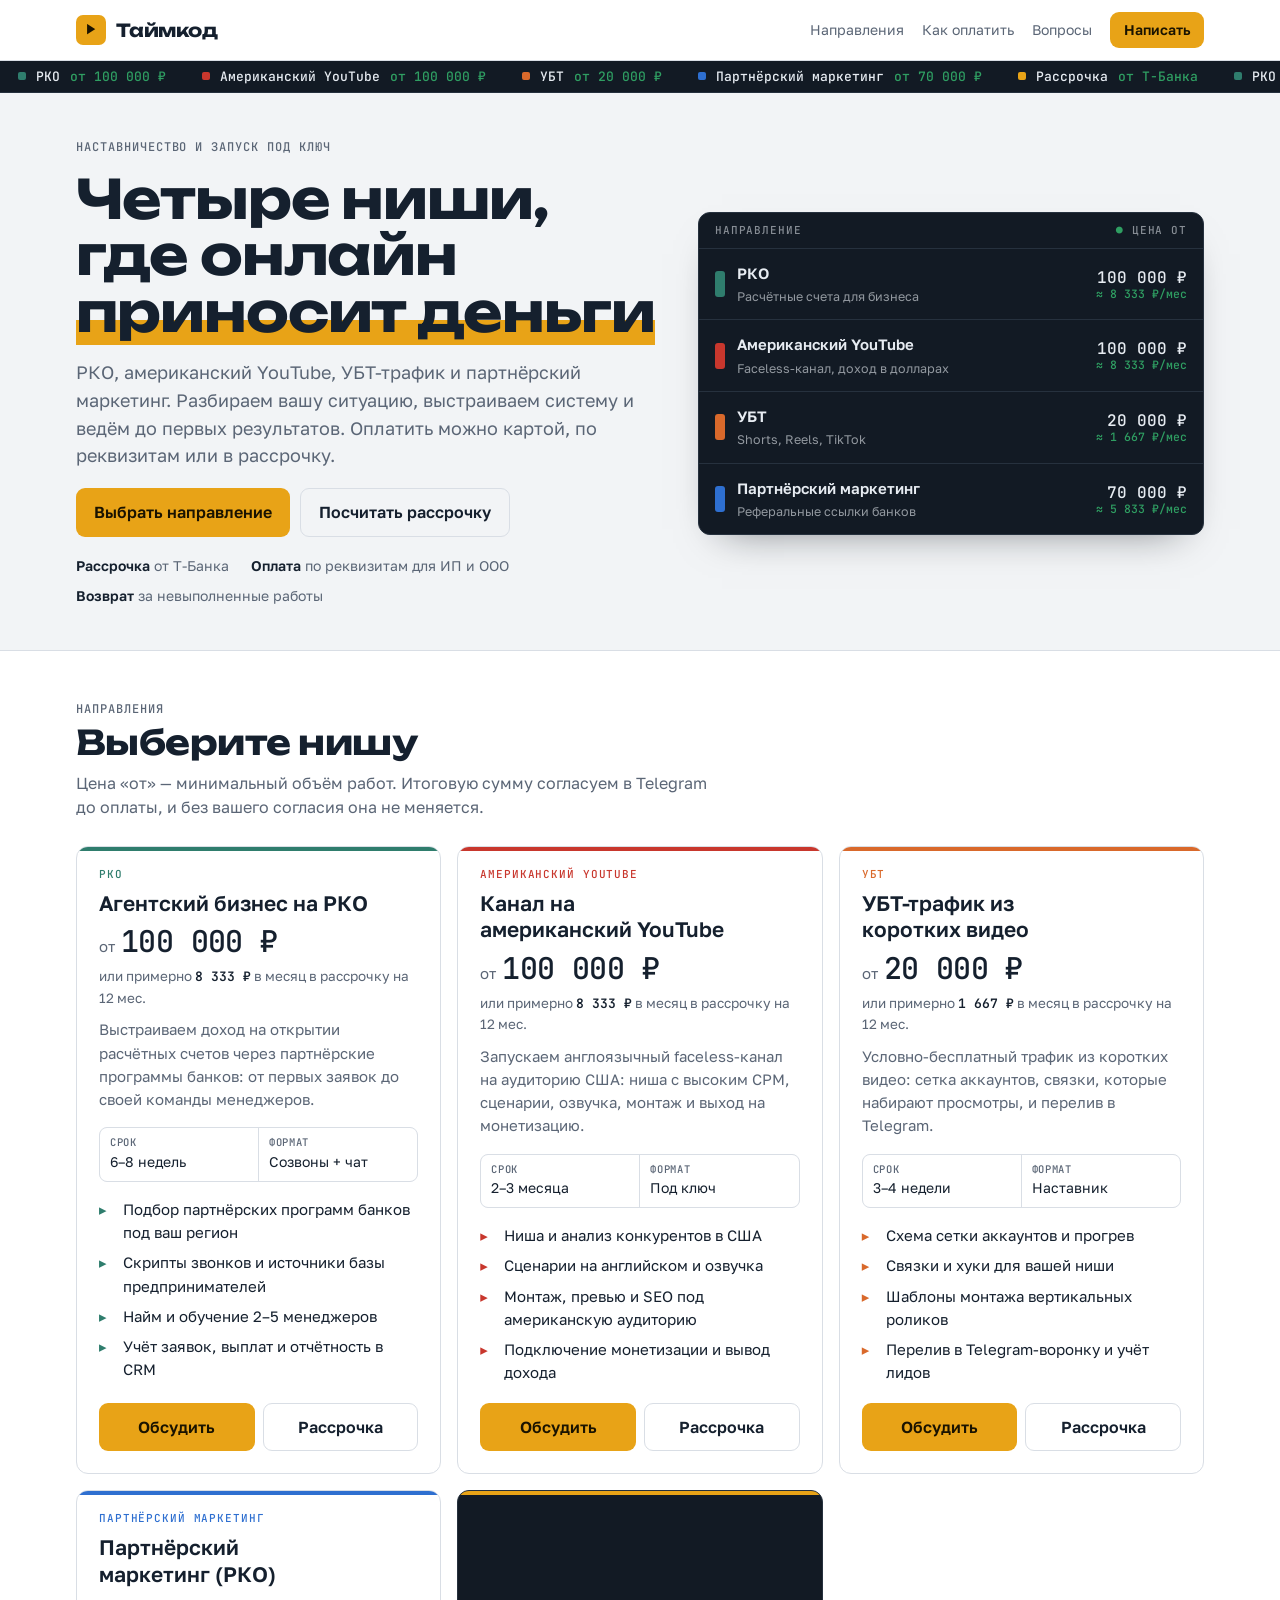
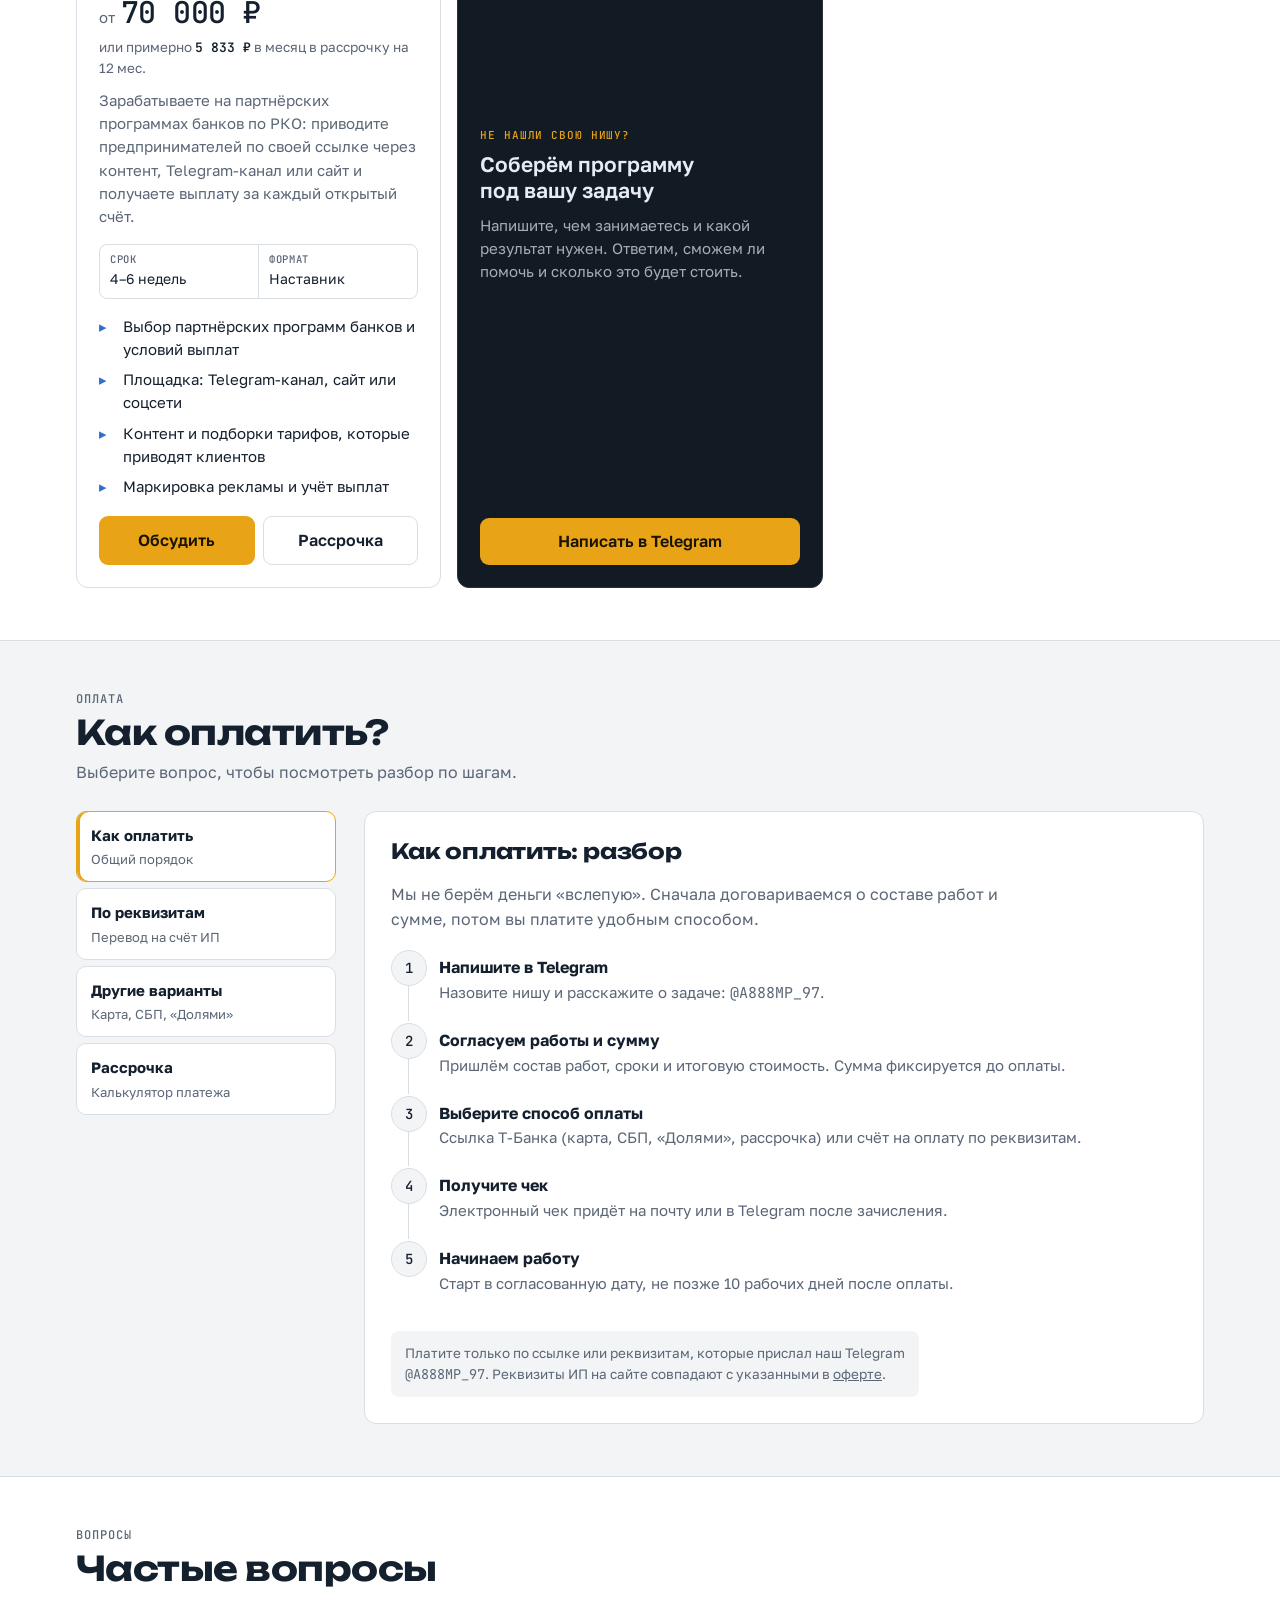
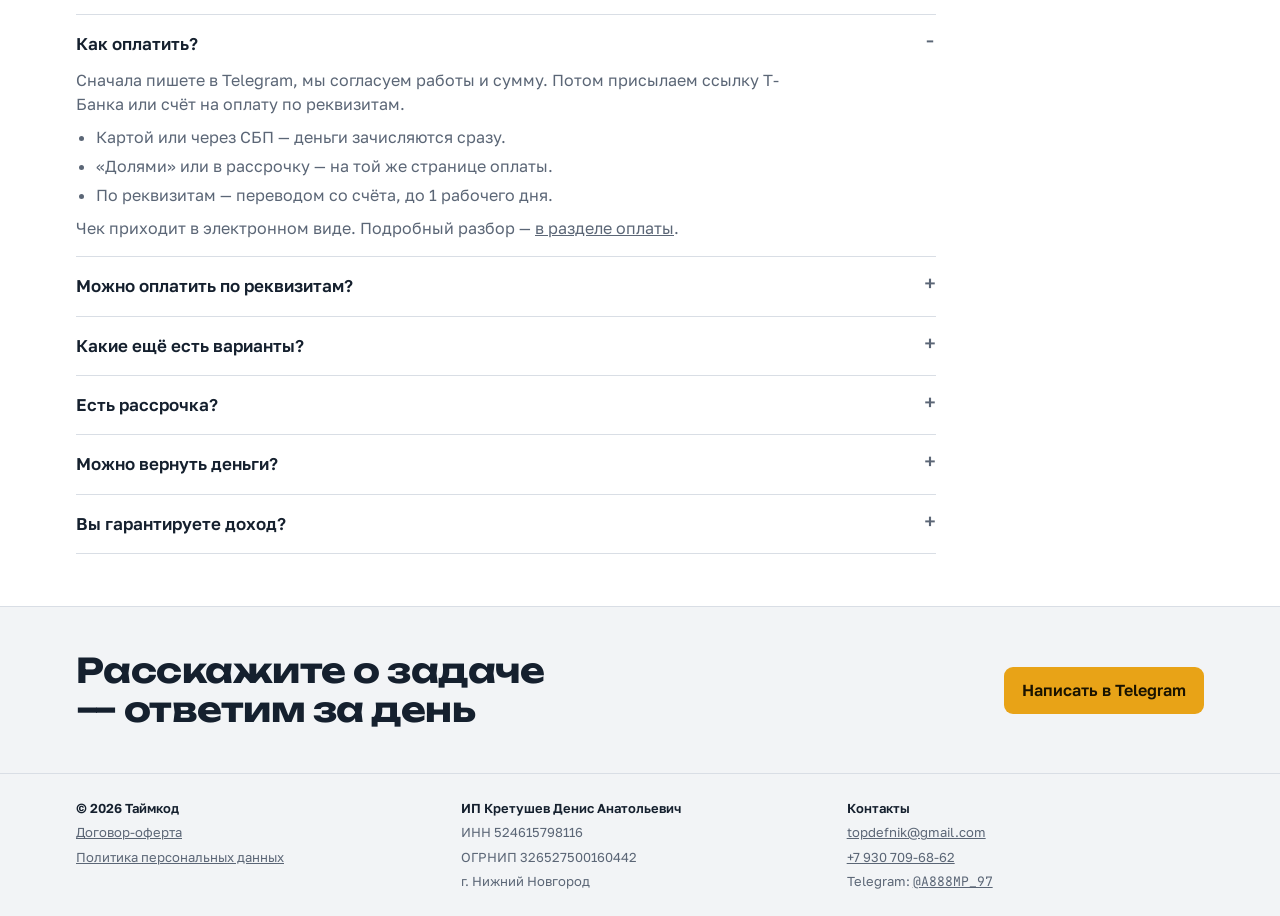
==== commit 26be5bea: "Сайт: убран трейдинг, арбитраж заменён на партнёрский маркетинг (РКО) Co-Authored-By: Claude Opus 5." ====
--- a/site/index.html
+++ b/site/index.html
@@ -5,7 +5,7 @@
 <meta name="viewport" content="width=device-width, initial-scale=1, viewport-fit=cover">
 <title>Таймкод</title>
 <meta name="claude:viewport-fit-sides" content="cover">
-<meta name="description" content="Наставничество и запуск под ключ: РКО, американский YouTube, УБТ-трафик, арбитраж трафика на банки, трейдинг. Оплата картой, СБП, по реквизитам или в рассрочку.">
+<meta name="description" content="Наставничество и запуск под ключ: РКО, американский YouTube, УБТ-трафик, партнёрский маркетинг. Оплата картой, СБП, по реквизитам или в рассрочку.">
 <link rel="preconnect" href="https://fonts.googleapis.com">
 <link rel="preconnect" href="https://fonts.gstatic.com" crossorigin>
 <link rel="stylesheet" href="https://fonts.googleapis.com/css2?family=Unbounded:wght@500;700&family=Golos+Text:wght@400;500;600&family=JetBrains+Mono:wght@500&display=swap">
@@ -26,8 +26,7 @@
   --n-rko: #2F7D6D;
   --n-us: #C8372D;
   --n-ubt: #D9692B;
-  --n-arb: #2E6FD0;
-  --n-trd: #2F9E62;
+  --n-aff: #2E6FD0;
   --em-fg: var(--ink);
   --em-hl: var(--accent);
   --font-display: "Unbounded", "Arial Black", system-ui, sans-serif;
@@ -40,7 +39,7 @@
   :root:not([data-theme="light"]) {
     --bg: #0F151D; --surface: #17202B; --ink: #E7ECF2; --muted: #95A1B2; --line: #2A3542;
     --accent: #F0B33A; --board: #0A0F15; --board-ink: #E7ECF2; --board-line: #222C38; --up: #4CC489;
-    --n-rko: #4FB59F; --n-us: #EE6A5F; --n-ubt: #F08D52; --n-arb: #6FA2EE; --n-trd: #4CC489;
+    --n-rko: #4FB59F; --n-us: #EE6A5F; --n-ubt: #F08D52; --n-aff: #6FA2EE;
     --em-fg: var(--accent); --em-hl: transparent;
     color-scheme: dark;
   }
@@ -48,7 +47,7 @@
 :root[data-theme="dark"] {
   --bg: #0F151D; --surface: #17202B; --ink: #E7ECF2; --muted: #95A1B2; --line: #2A3542;
   --accent: #F0B33A; --board: #0A0F15; --board-ink: #E7ECF2; --board-line: #222C38; --up: #4CC489;
-  --n-rko: #4FB59F; --n-us: #EE6A5F; --n-ubt: #F08D52; --n-arb: #6FA2EE; --n-trd: #4CC489;
+  --n-rko: #4FB59F; --n-us: #EE6A5F; --n-ubt: #F08D52; --n-aff: #6FA2EE;
   --em-fg: var(--accent); --em-hl: transparent;
   color-scheme: dark;
 }
@@ -255,8 +254,8 @@
   <div class="wrap">
     <div class="text">
       <span class="eyebrow">Наставничество и запуск под ключ</span>
-      <h1>Пять ниш, где онлайн <em>приносит деньги</em></h1>
-      <p class="lead">РКО, американский YouTube, УБТ-трафик, арбитраж на банки и трейдинг. Разбираем вашу ситуацию, выстраиваем систему и ведём до первых результатов. Оплатить можно картой, по реквизитам или в рассрочку.</p>
+      <h1>Четыре ниши, где онлайн <em>приносит деньги</em></h1>
+      <p class="lead">РКО, американский YouTube, УБТ-трафик и партнёрский маркетинг. Разбираем вашу ситуацию, выстраиваем систему и ведём до первых результатов. Оплатить можно картой, по реквизитам или в рассрочку.</p>
       <div class="acts">
         <a class="btn" href="#niches">Выбрать направление</a>
         <a class="btn ghost" href="#pay" data-open="split">Посчитать рассрочку</a>
@@ -399,7 +398,7 @@
         <p>Да. Отказаться можно в любой момент: вернём стоимость работ, которые ещё не выполнены. Порядок описан в <a href="oferta.html">оферте</a>.</p>
       </div></details>
       <details><summary>Вы гарантируете доход?</summary><div class="a">
-        <p>Нет. Мы отвечаем за качество своей работы, но результат зависит от ниши, бюджета, времени и ваших действий. В трейдинге, кроме того, всегда есть риск потерять вложенные деньги.</p>
+        <p>Нет. Мы отвечаем за качество своей работы, но результат зависит от ниши, бюджета, времени и ваших действий.</p>
       </div></details>
     </div>
   </div>
@@ -449,15 +448,10 @@
     desc: "Условно-бесплатный трафик из коротких видео: сетка аккаунтов, связки, которые набирают просмотры, и перелив в Telegram.",
     feats: ["Схема сетки аккаунтов и прогрев", "Связки и хуки для вашей ниши", "Шаблоны монтажа вертикальных роликов", "Перелив в Telegram-воронку и учёт лидов"],
     term: "3–4 недели", format: "Наставник" },
-  { id: "arb", tag: "Арбитраж на банки", c: "--n-arb", title: "Арбитраж трафика на банки", short: "Карты, РКО, кредиты через CPA", price: 70000,
-    desc: "Лиды на банковские продукты через CPA-сети: дебетовые и кредитные карты, РКО. Учим лить в плюс и соблюдать правила банков.",
-    feats: ["Выбор CPA-сетей и офферов банков", "Источники трафика и первые связки", "Расчёт ROI и масштабирование", "Маркировка рекламы и требования банков к трафику"],
+  { id: "aff", tag: "Партнёрский маркетинг", c: "--n-aff", title: "Партнёрский маркетинг (РКО)", short: "Реферальные ссылки банков", price: 70000,
+    desc: "Зарабатываете на партнёрских программах банков по РКО: приводите предпринимателей по своей ссылке через контент, Telegram-канал или сайт и получаете выплату за каждый открытый счёт.",
+    feats: ["Выбор партнёрских программ банков и условий выплат", "Площадка: Telegram-канал, сайт или соцсети", "Контент и подборки тарифов, которые приводят клиентов", "Маркировка рекламы и учёт выплат"],
     term: "4–6 недель", format: "Наставник" },
-  { id: "trd", tag: "Трейдинг", c: "--n-trd", title: "Наставничество по трейдингу", short: "Своя торговая система", price: 150000,
-    desc: "Личный наставник помогает собрать торговую систему: анализ, риск-менеджмент, дневник сделок и разбор ваших ошибок.",
-    feats: ["Основы рынка и выбор инструментов", "Торговая система с правилами входа и выхода", "Риск-менеджмент и размер позиции", "Еженедельный разбор ваших сделок"],
-    term: "8–12 недель", format: "Наставник 1 на 1",
-    warn: "Мы не управляем вашими деньгами и не даём сигналы. Материалы не являются индивидуальной инвестиционной рекомендацией. Торговля на бирже связана с риском потери средств." },
 ];
 
 const $ = s => document.querySelector(s);
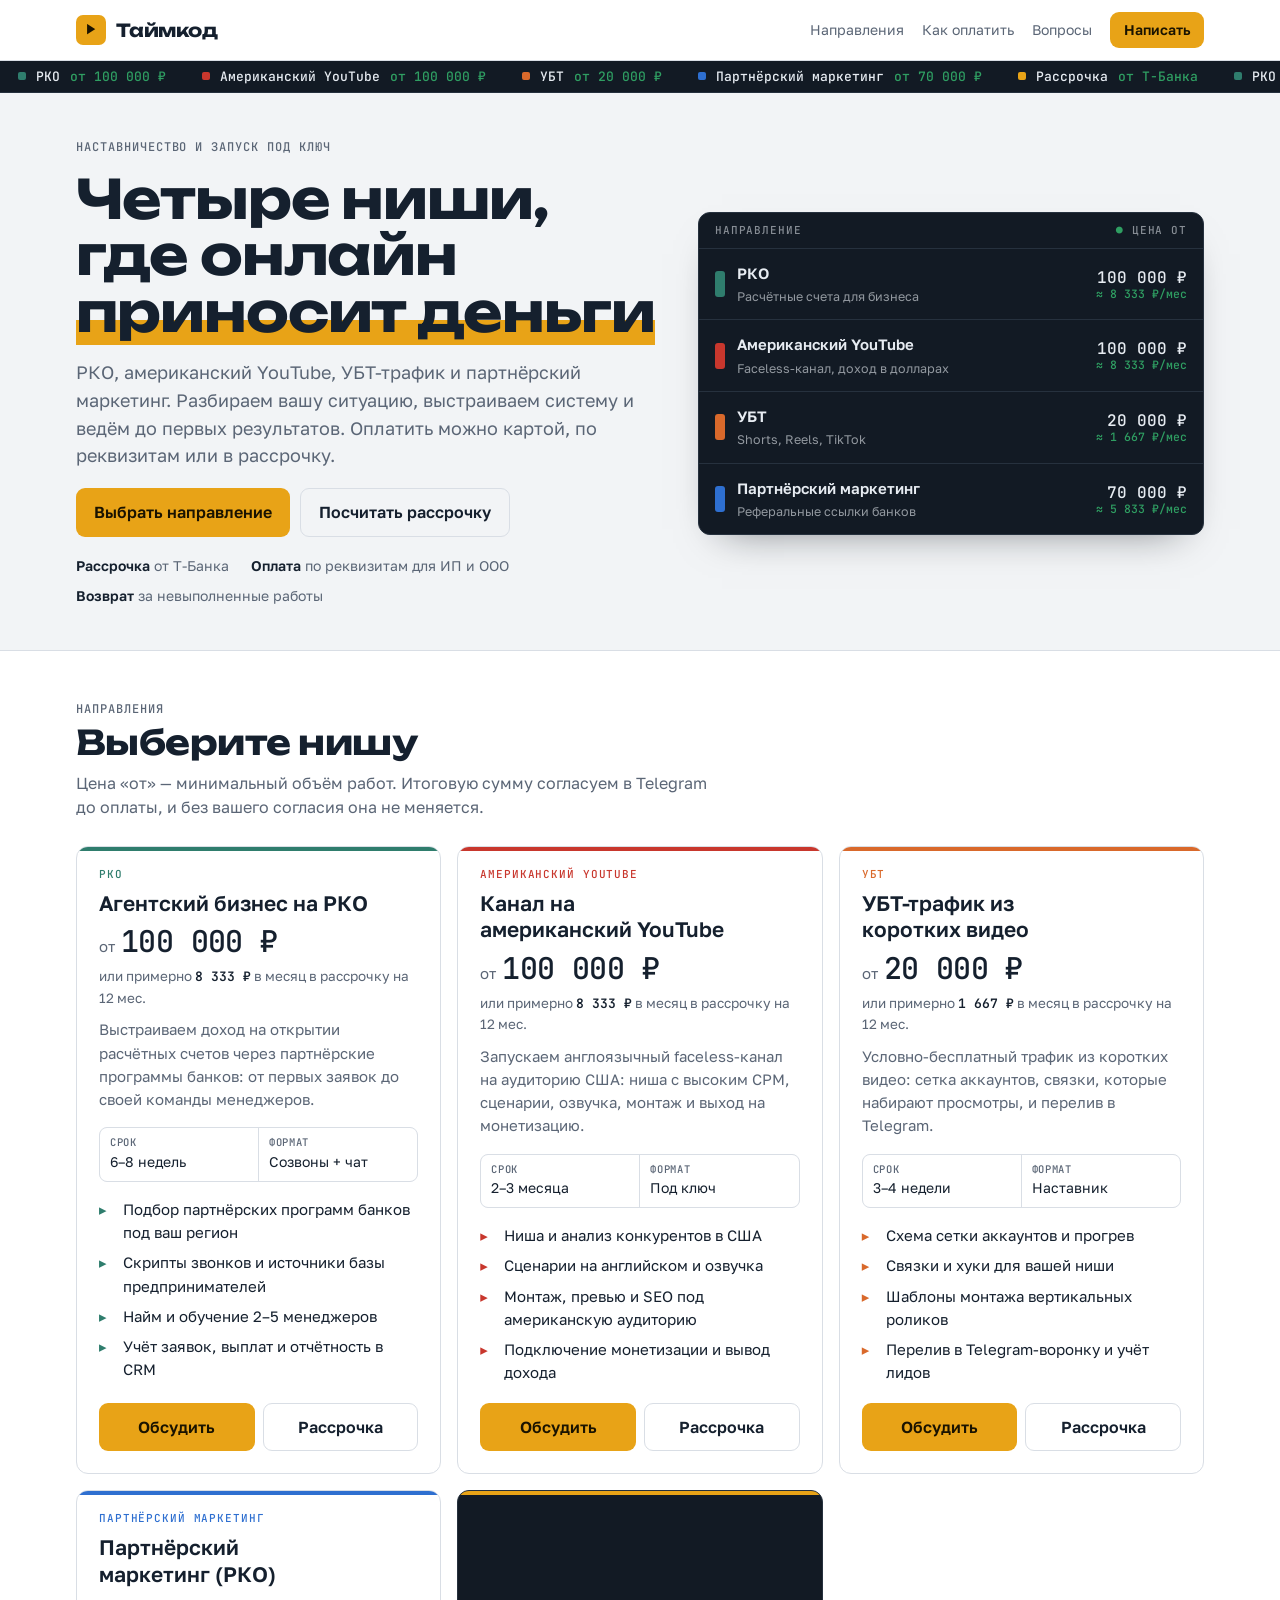
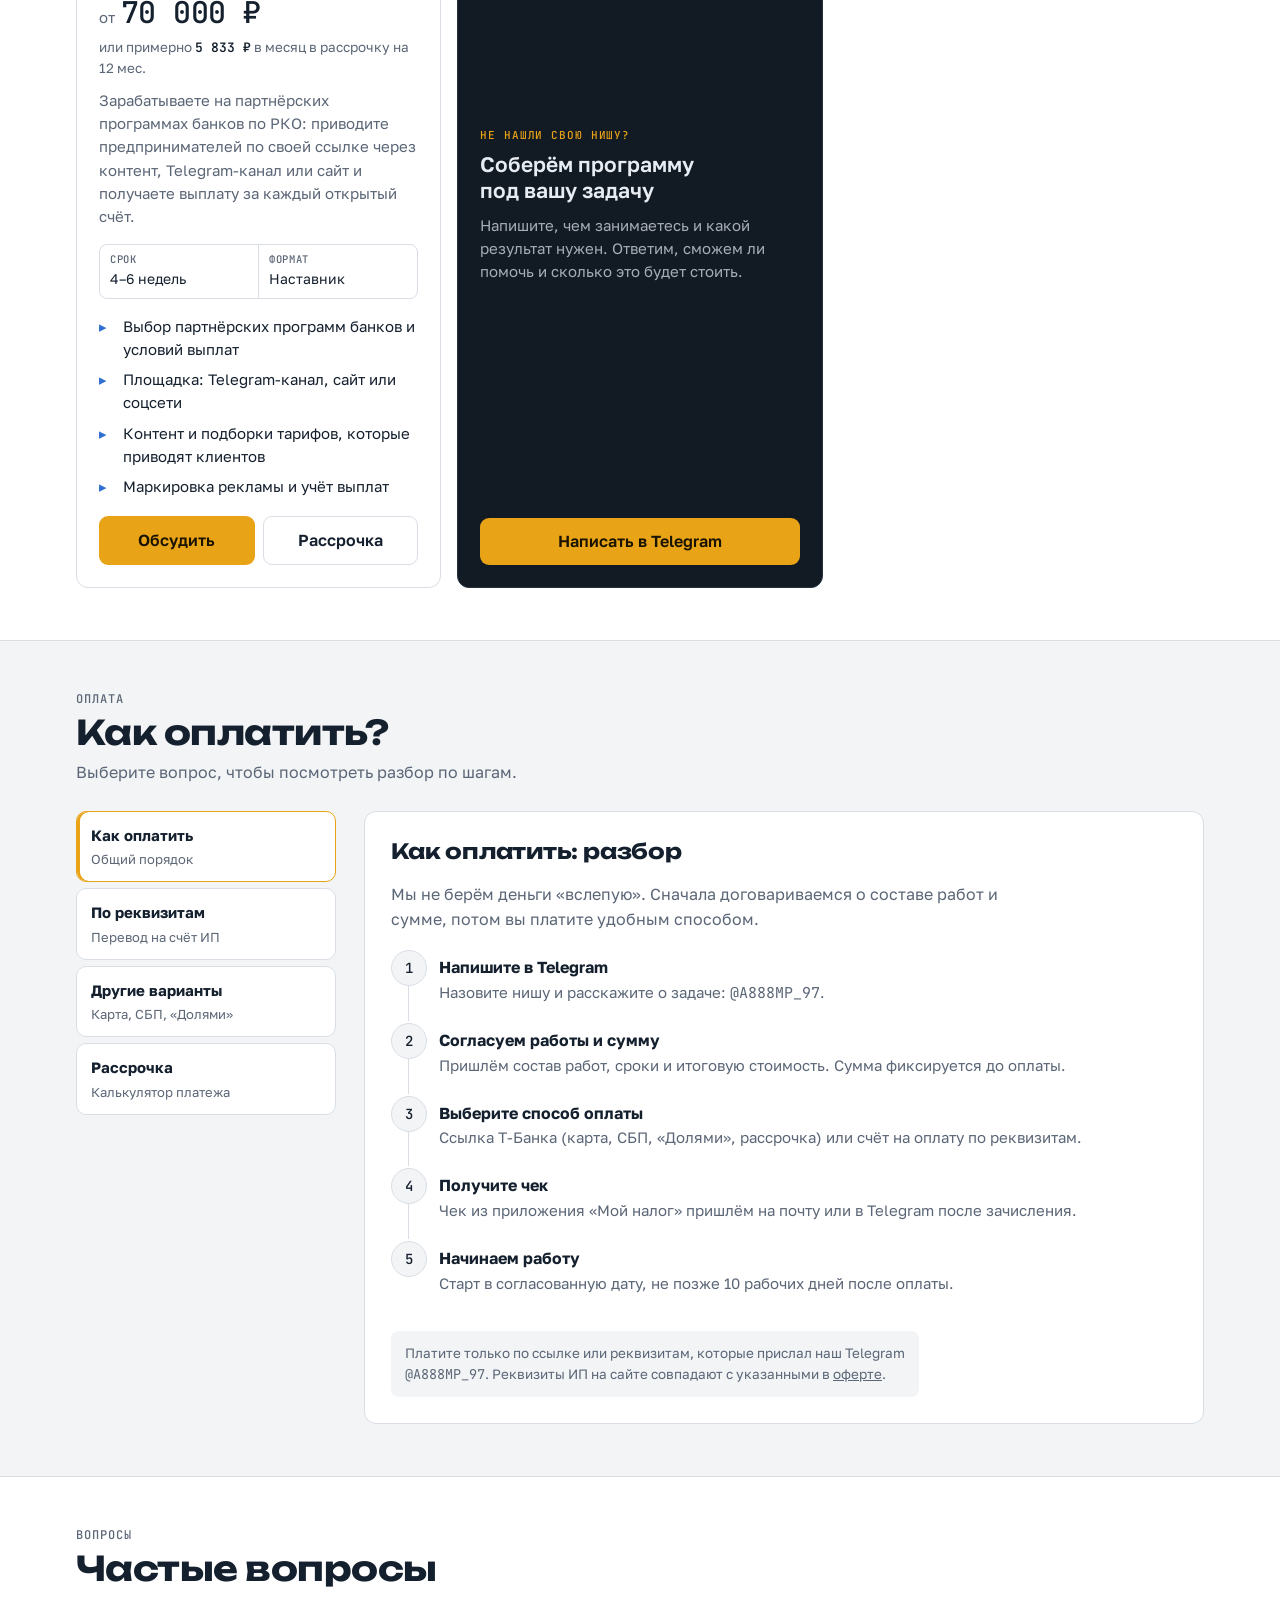
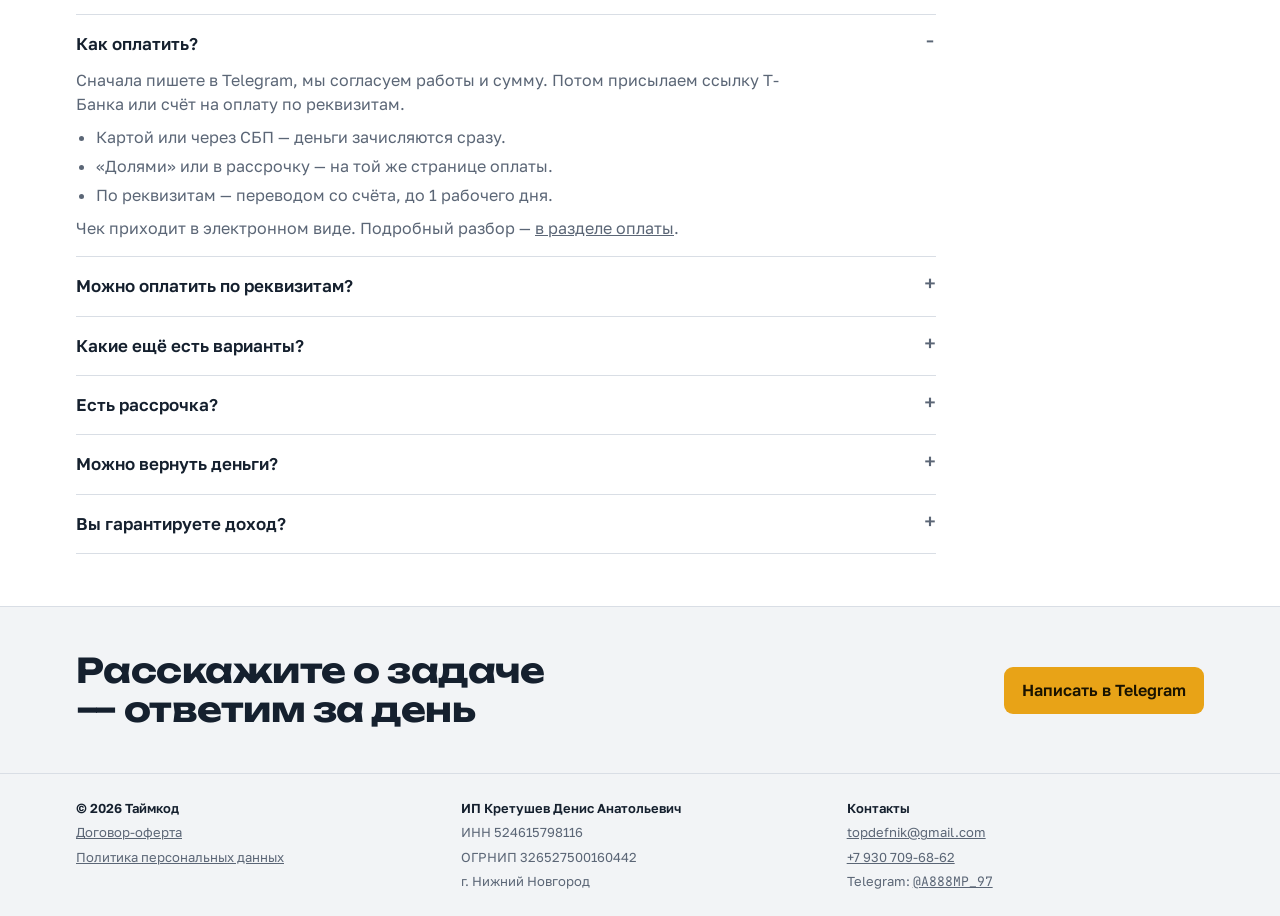
==== commit 176ff27b: "НПД: чеки через «Мой налог» вместо облачной кассы Co-Authored-By: Claude Opus 5.5 <noreply@anthropic" ====
--- a/site/index.html
+++ b/site/index.html
@@ -306,7 +306,7 @@
           <li><div><b>Напишите в Telegram</b><span>Назовите нишу и расскажите о задаче: <span class="handle" data-seller="tg"></span>.</span></div></li>
           <li><div><b>Согласуем работы и сумму</b><span>Пришлём состав работ, сроки и итоговую стоимость. Сумма фиксируется до оплаты.</span></div></li>
           <li><div><b>Выберите способ оплаты</b><span>Ссылка Т-Банка (карта, СБП, «Долями», рассрочка) или счёт на оплату по реквизитам.</span></div></li>
-          <li><div><b>Получите чек</b><span>Электронный чек придёт на почту или в Telegram после зачисления.</span></div></li>
+          <li><div><b>Получите чек</b><span>Чек из приложения «Мой налог» пришлём на почту или в Telegram после зачисления.</span></div></li>
           <li><div><b>Начинаем работу</b><span>Старт в согласованную дату, не позже 10 рабочих дней после оплаты.</span></div></li>
         </ol>
         <p class="note">Платите только по ссылке или реквизитам, которые прислал наш Telegram <span class="handle" data-seller="tg"></span>. Реквизиты ИП на сайте совпадают с указанными в <a href="oferta.html">оферте</a>.</p>
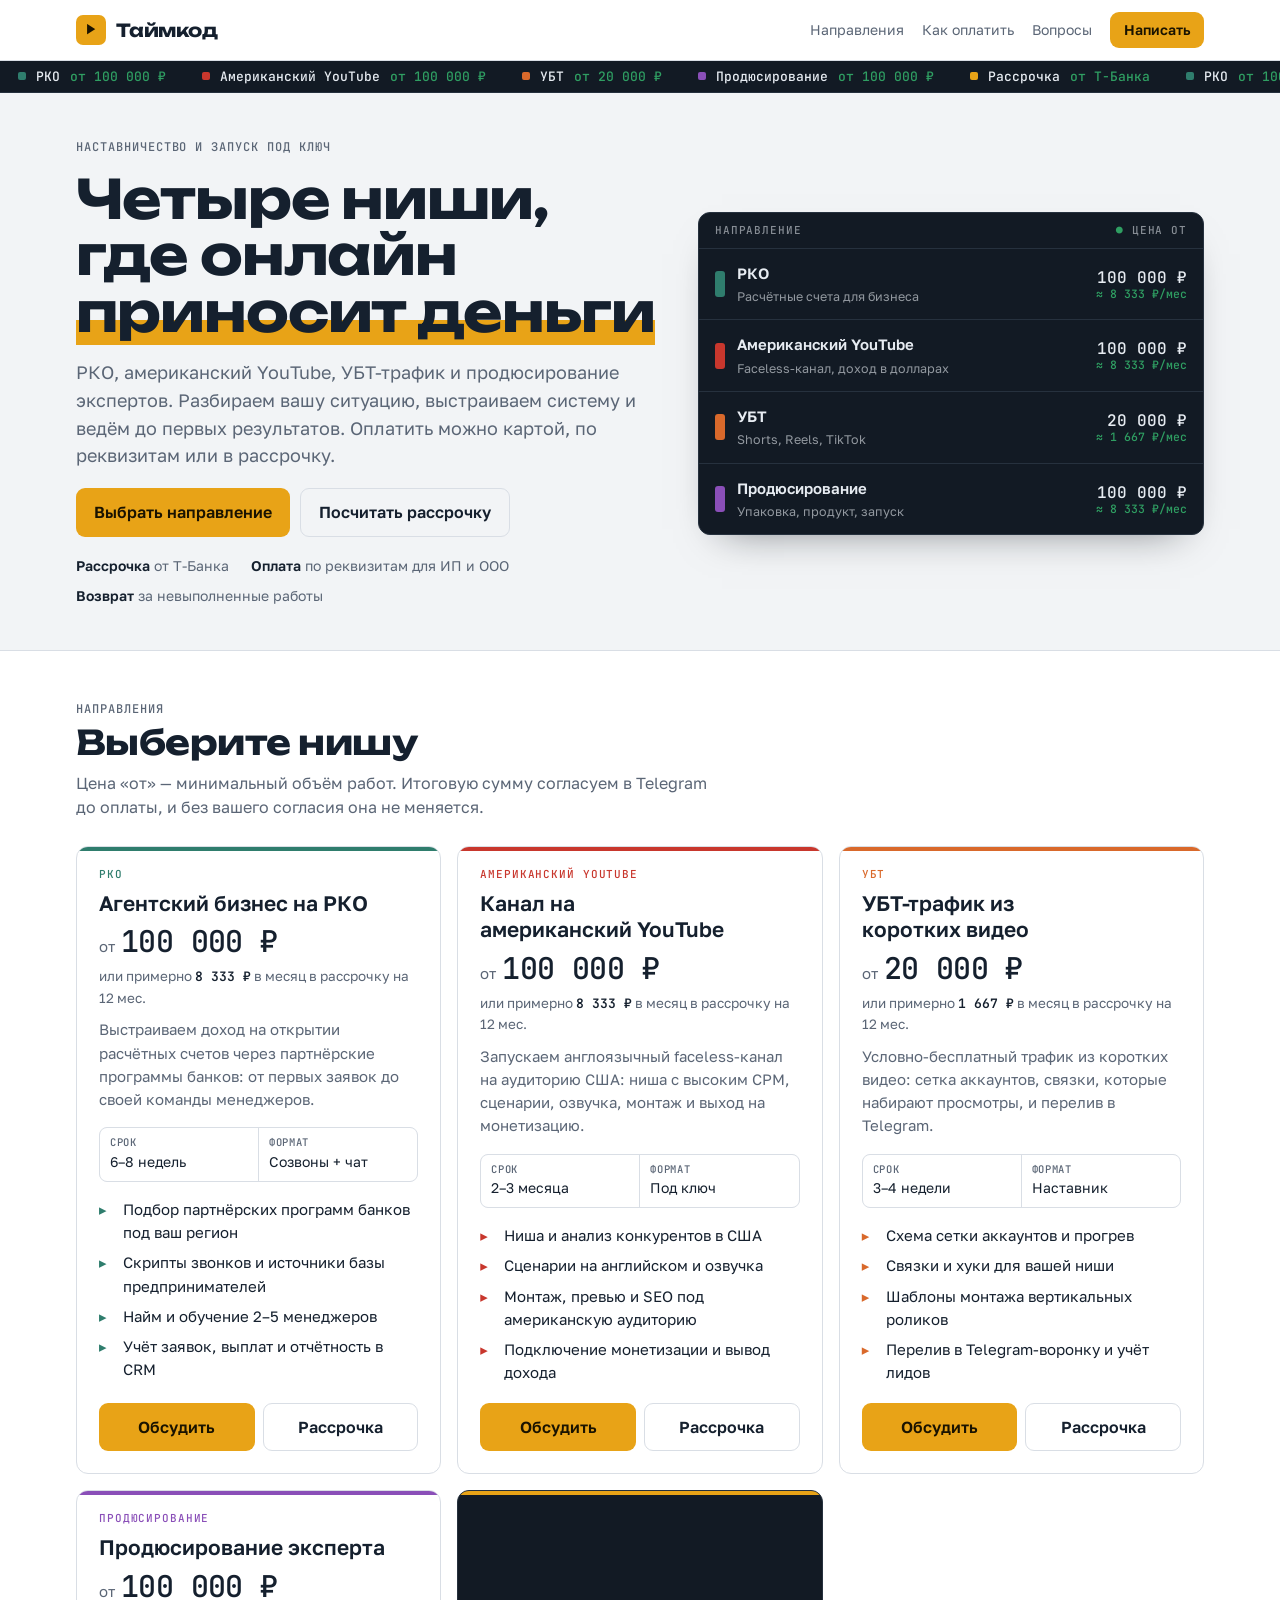
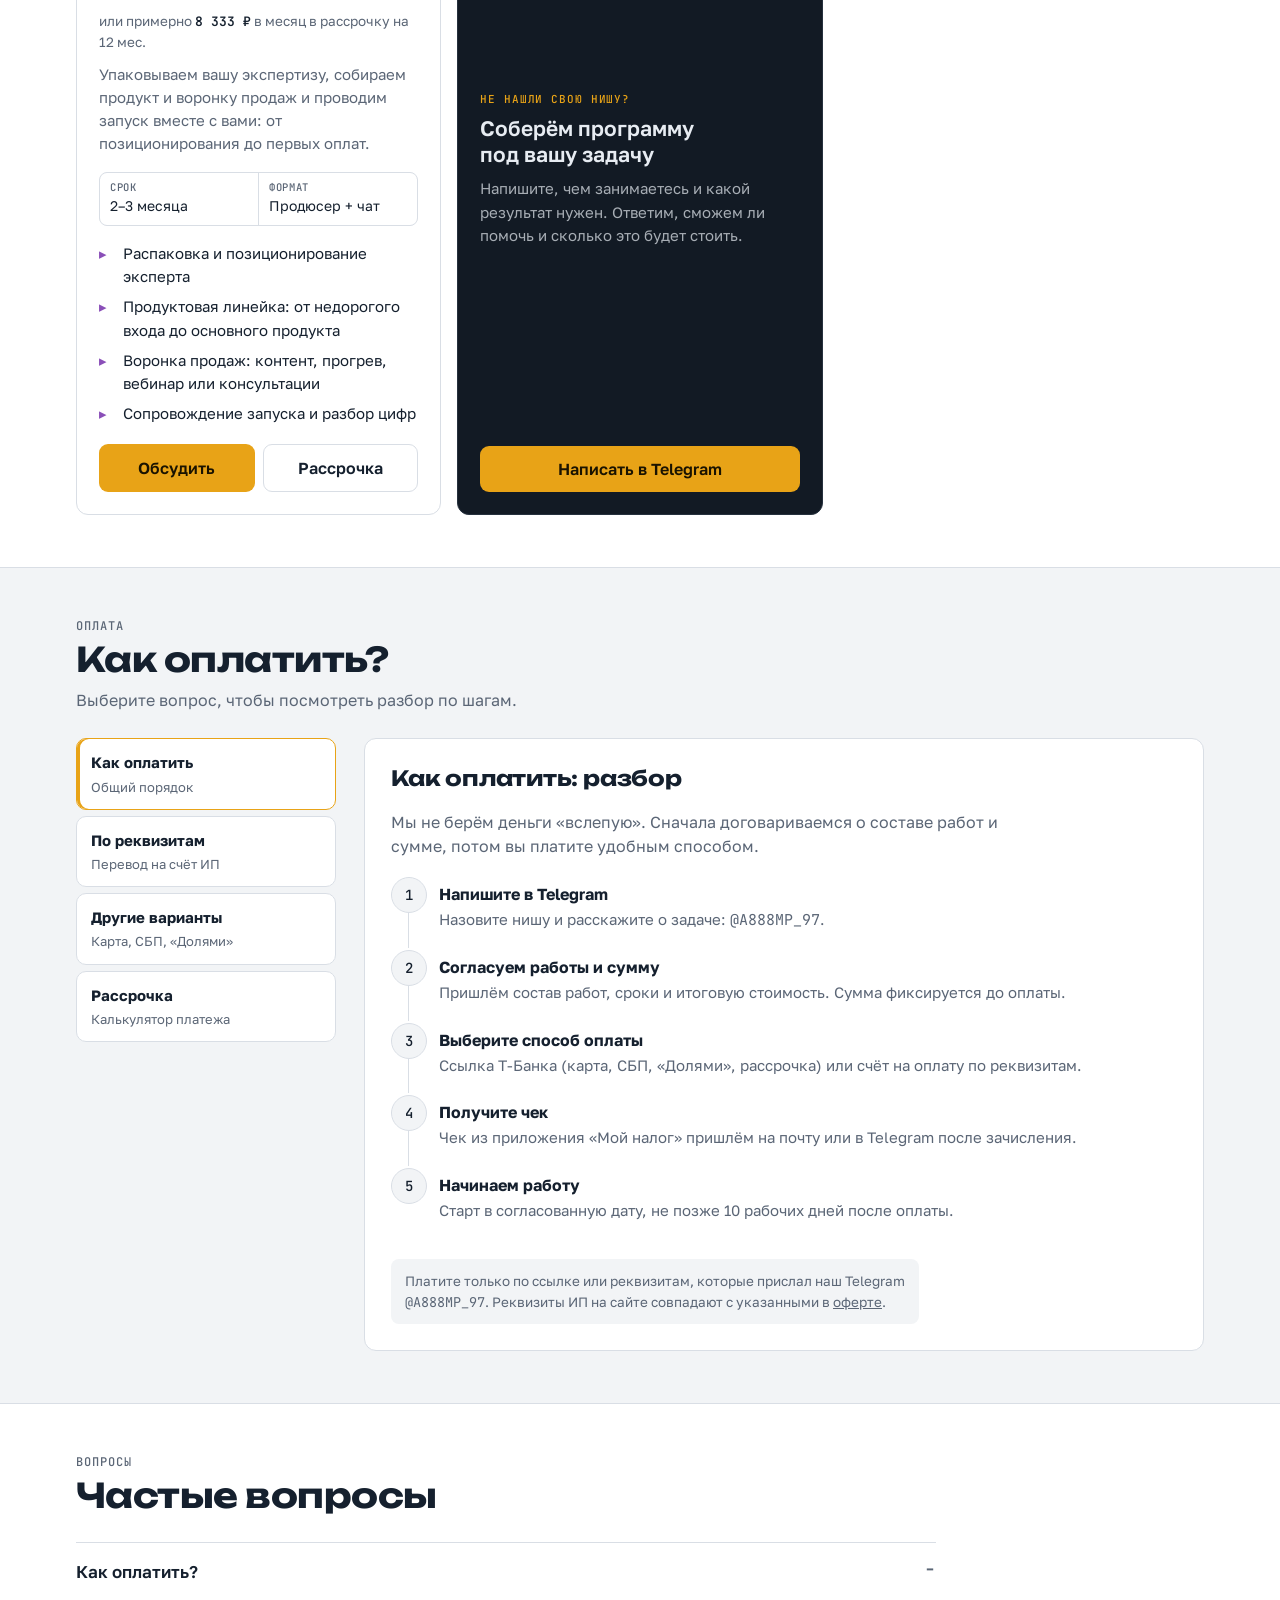
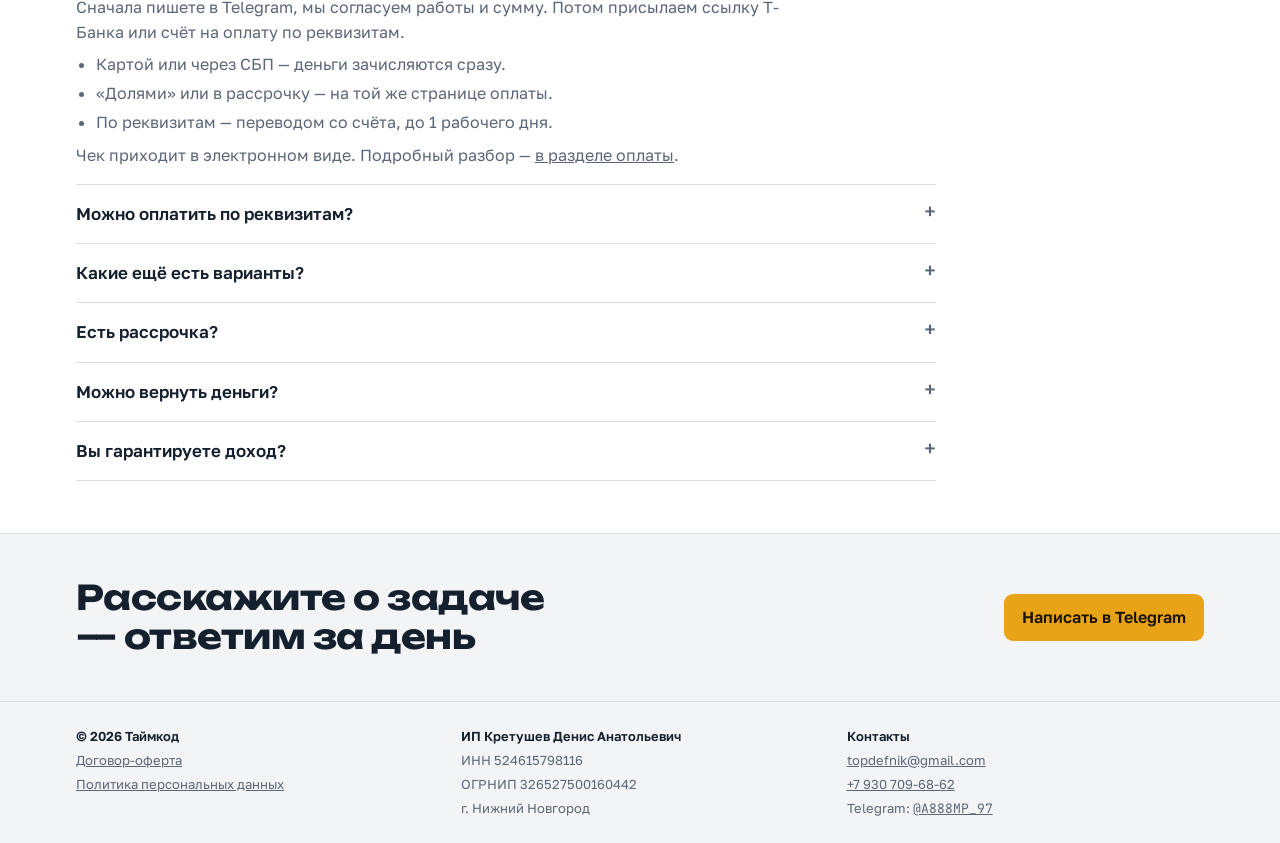
==== commit b399f15c: "Сайт: партнёрский маркетинг заменён на продюсирование от 100 000 ₽ Co-Authored-By: Claude Opus 5.5 <" ====
--- a/site/index.html
+++ b/site/index.html
@@ -5,7 +5,7 @@
 <meta name="viewport" content="width=device-width, initial-scale=1, viewport-fit=cover">
 <title>Таймкод</title>
 <meta name="claude:viewport-fit-sides" content="cover">
-<meta name="description" content="Наставничество и запуск под ключ: РКО, американский YouTube, УБТ-трафик, партнёрский маркетинг. Оплата картой, СБП, по реквизитам или в рассрочку.">
+<meta name="description" content="Наставничество и запуск под ключ: РКО, американский YouTube, УБТ-трафик, продюсирование экспертов. Оплата картой, СБП, по реквизитам или в рассрочку.">
 <link rel="preconnect" href="https://fonts.googleapis.com">
 <link rel="preconnect" href="https://fonts.gstatic.com" crossorigin>
 <link rel="stylesheet" href="https://fonts.googleapis.com/css2?family=Unbounded:wght@500;700&family=Golos+Text:wght@400;500;600&family=JetBrains+Mono:wght@500&display=swap">
@@ -26,7 +26,7 @@
   --n-rko: #2F7D6D;
   --n-us: #C8372D;
   --n-ubt: #D9692B;
-  --n-aff: #2E6FD0;
+  --n-prod: #8A4FB8;
   --em-fg: var(--ink);
   --em-hl: var(--accent);
   --font-display: "Unbounded", "Arial Black", system-ui, sans-serif;
@@ -39,7 +39,7 @@
   :root:not([data-theme="light"]) {
     --bg: #0F151D; --surface: #17202B; --ink: #E7ECF2; --muted: #95A1B2; --line: #2A3542;
     --accent: #F0B33A; --board: #0A0F15; --board-ink: #E7ECF2; --board-line: #222C38; --up: #4CC489;
-    --n-rko: #4FB59F; --n-us: #EE6A5F; --n-ubt: #F08D52; --n-aff: #6FA2EE;
+    --n-rko: #4FB59F; --n-us: #EE6A5F; --n-ubt: #F08D52; --n-prod: #B386DB;
     --em-fg: var(--accent); --em-hl: transparent;
     color-scheme: dark;
   }
@@ -47,7 +47,7 @@
 :root[data-theme="dark"] {
   --bg: #0F151D; --surface: #17202B; --ink: #E7ECF2; --muted: #95A1B2; --line: #2A3542;
   --accent: #F0B33A; --board: #0A0F15; --board-ink: #E7ECF2; --board-line: #222C38; --up: #4CC489;
-  --n-rko: #4FB59F; --n-us: #EE6A5F; --n-ubt: #F08D52; --n-aff: #6FA2EE;
+  --n-rko: #4FB59F; --n-us: #EE6A5F; --n-ubt: #F08D52; --n-prod: #B386DB;
   --em-fg: var(--accent); --em-hl: transparent;
   color-scheme: dark;
 }
@@ -255,7 +255,7 @@
     <div class="text">
       <span class="eyebrow">Наставничество и запуск под ключ</span>
       <h1>Четыре ниши, где онлайн <em>приносит деньги</em></h1>
-      <p class="lead">РКО, американский YouTube, УБТ-трафик и партнёрский маркетинг. Разбираем вашу ситуацию, выстраиваем систему и ведём до первых результатов. Оплатить можно картой, по реквизитам или в рассрочку.</p>
+      <p class="lead">РКО, американский YouTube, УБТ-трафик и продюсирование экспертов. Разбираем вашу ситуацию, выстраиваем систему и ведём до первых результатов. Оплатить можно картой, по реквизитам или в рассрочку.</p>
       <div class="acts">
         <a class="btn" href="#niches">Выбрать направление</a>
         <a class="btn ghost" href="#pay" data-open="split">Посчитать рассрочку</a>
@@ -448,10 +448,10 @@
     desc: "Условно-бесплатный трафик из коротких видео: сетка аккаунтов, связки, которые набирают просмотры, и перелив в Telegram.",
     feats: ["Схема сетки аккаунтов и прогрев", "Связки и хуки для вашей ниши", "Шаблоны монтажа вертикальных роликов", "Перелив в Telegram-воронку и учёт лидов"],
     term: "3–4 недели", format: "Наставник" },
-  { id: "aff", tag: "Партнёрский маркетинг", c: "--n-aff", title: "Партнёрский маркетинг (РКО)", short: "Реферальные ссылки банков", price: 70000,
-    desc: "Зарабатываете на партнёрских программах банков по РКО: приводите предпринимателей по своей ссылке через контент, Telegram-канал или сайт и получаете выплату за каждый открытый счёт.",
-    feats: ["Выбор партнёрских программ банков и условий выплат", "Площадка: Telegram-канал, сайт или соцсети", "Контент и подборки тарифов, которые приводят клиентов", "Маркировка рекламы и учёт выплат"],
-    term: "4–6 недель", format: "Наставник" },
+  { id: "prod", tag: "Продюсирование", c: "--n-prod", title: "Продюсирование эксперта", short: "Упаковка, продукт, запуск", price: 100000,
+    desc: "Упаковываем вашу экспертизу, собираем продукт и воронку продаж и проводим запуск вместе с вами: от позиционирования до первых оплат.",
+    feats: ["Распаковка и позиционирование эксперта", "Продуктовая линейка: от недорогого входа до основного продукта", "Воронка продаж: контент, прогрев, вебинар или консультации", "Сопровождение запуска и разбор цифр"],
+    term: "2–3 месяца", format: "Продюсер + чат" },
 ];
 
 const $ = s => document.querySelector(s);
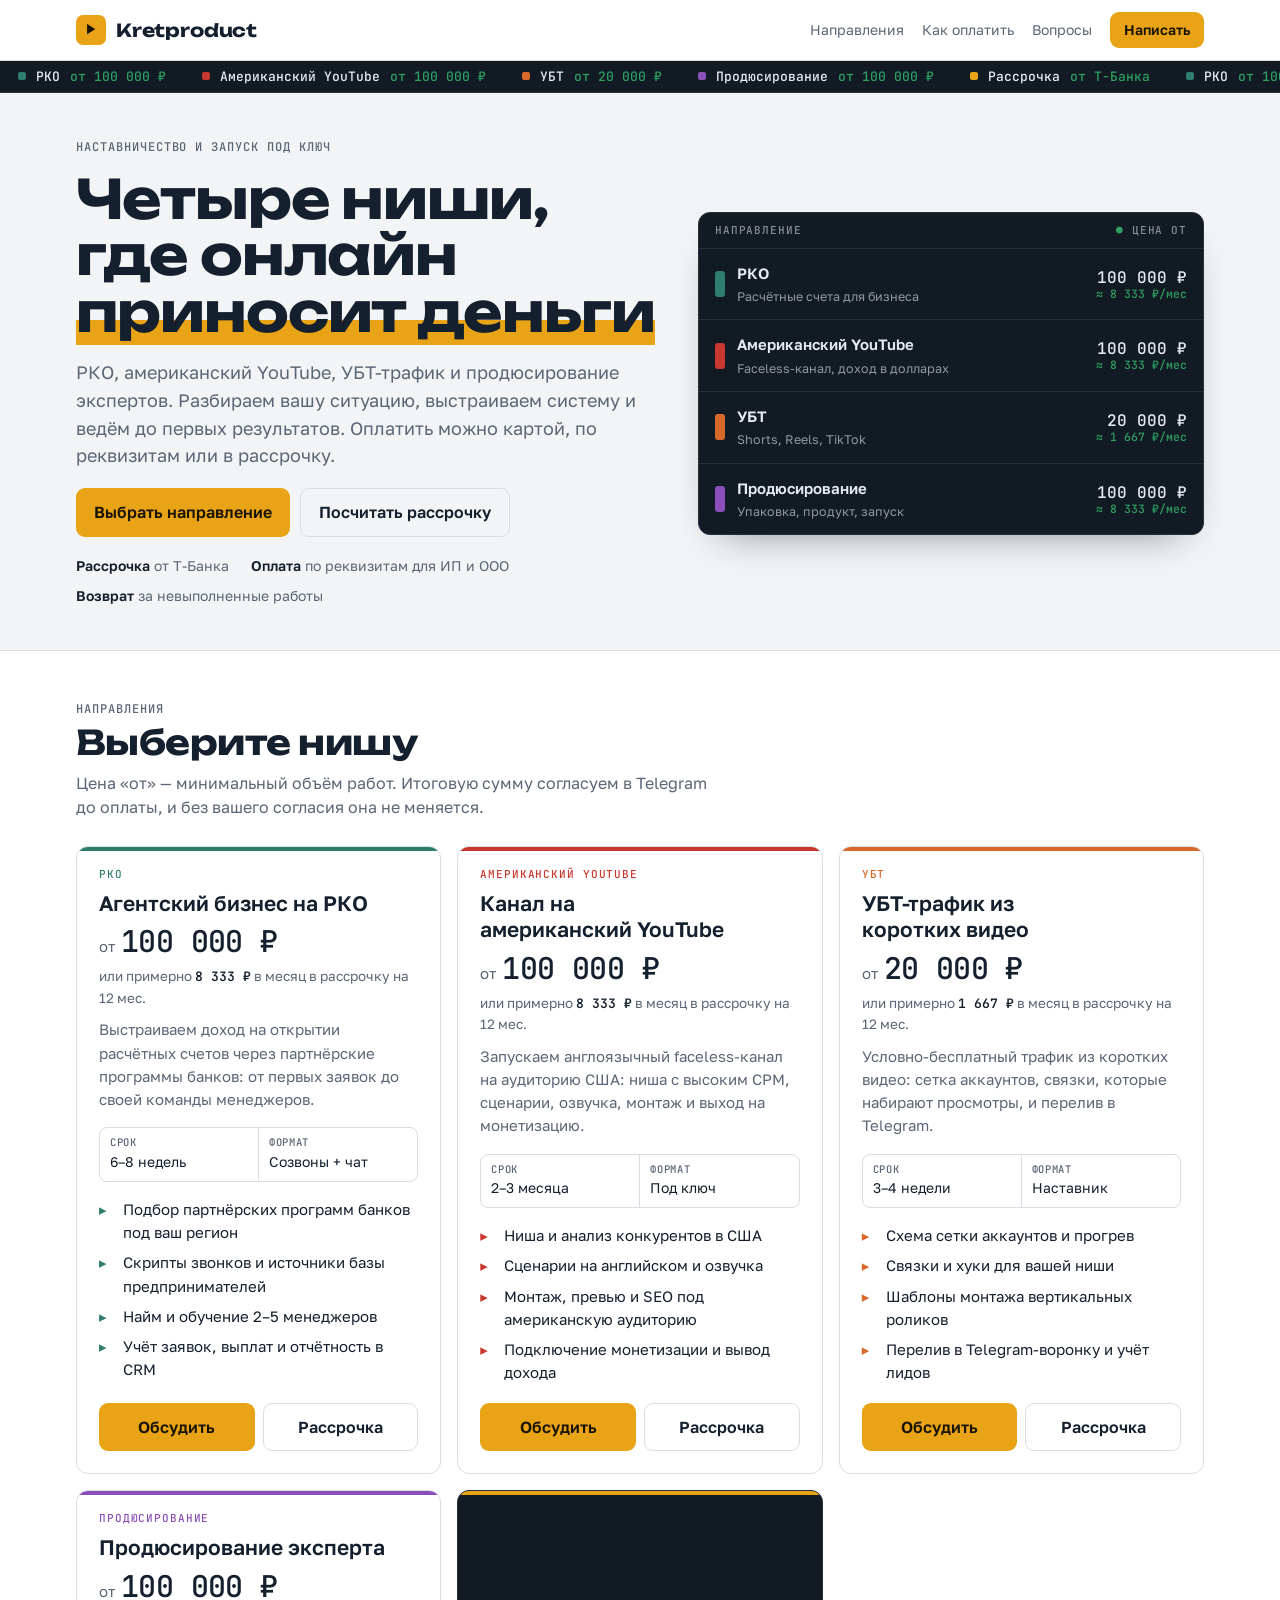
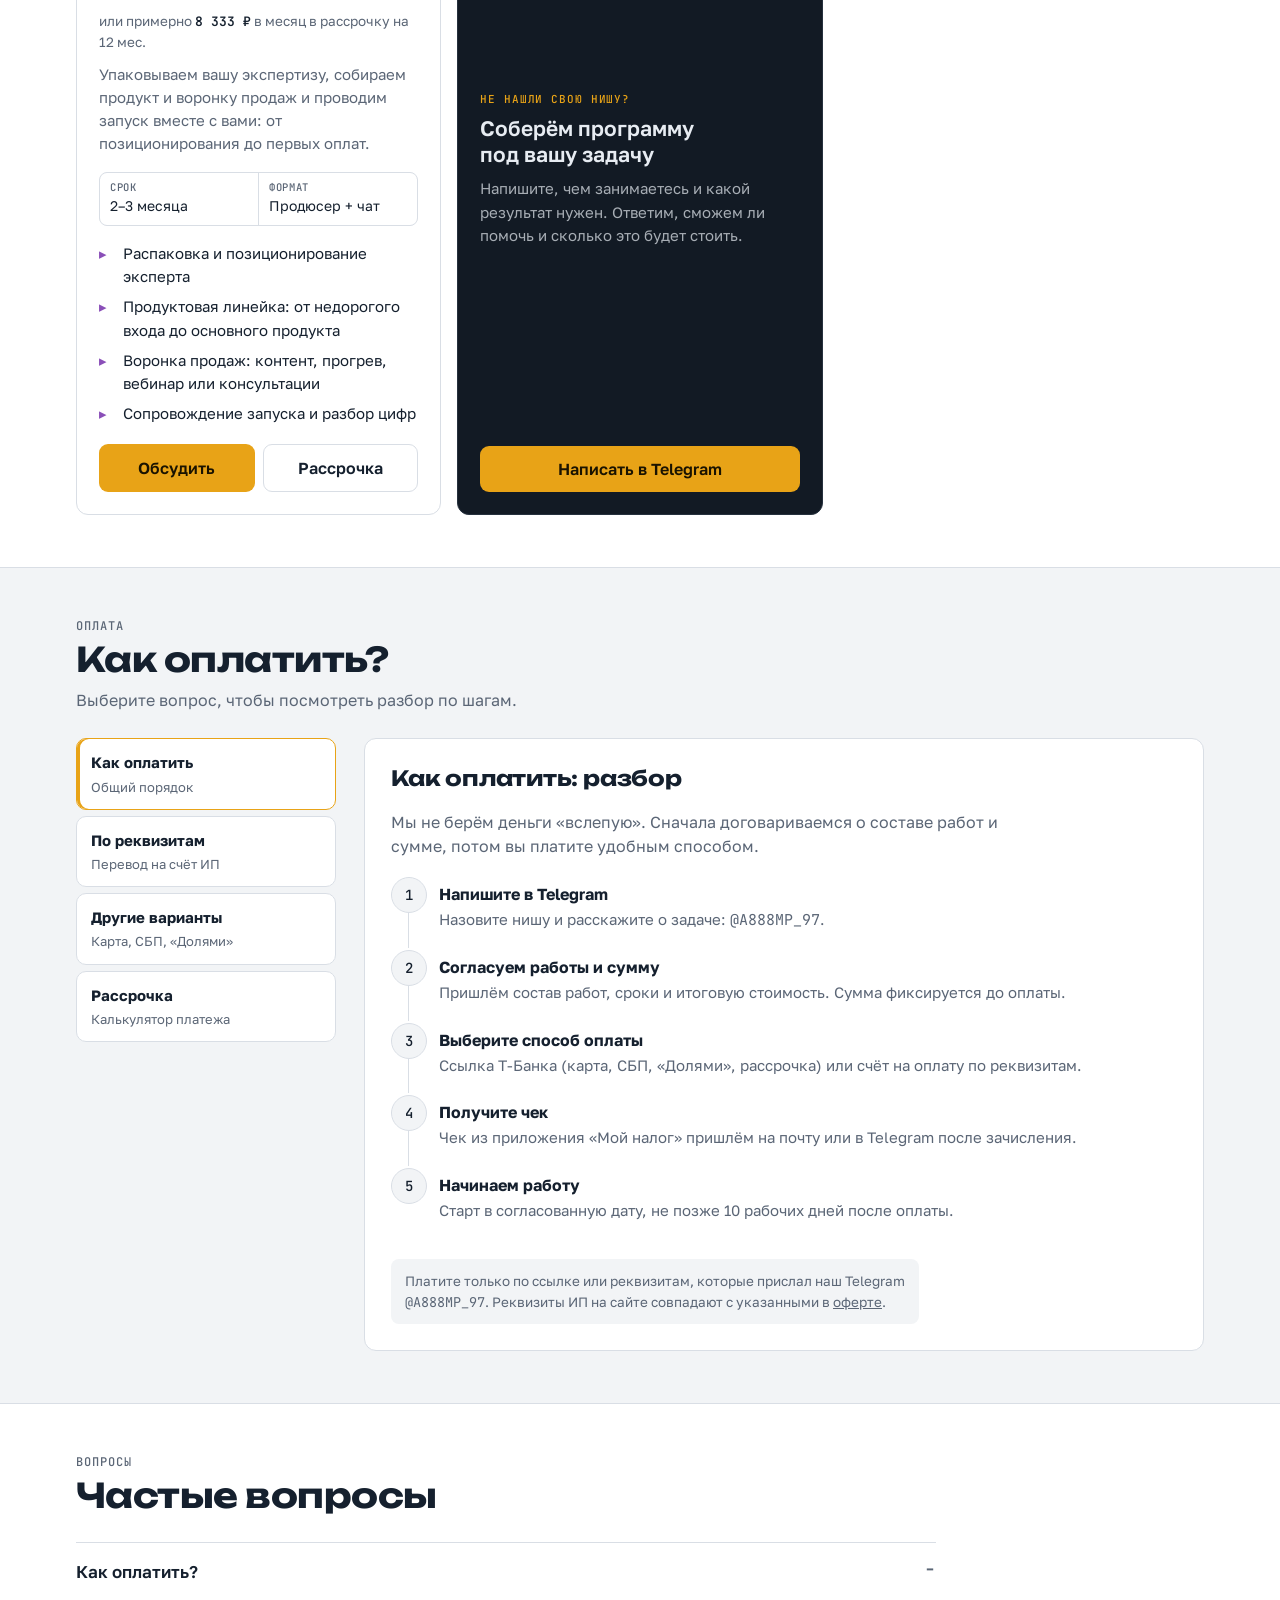
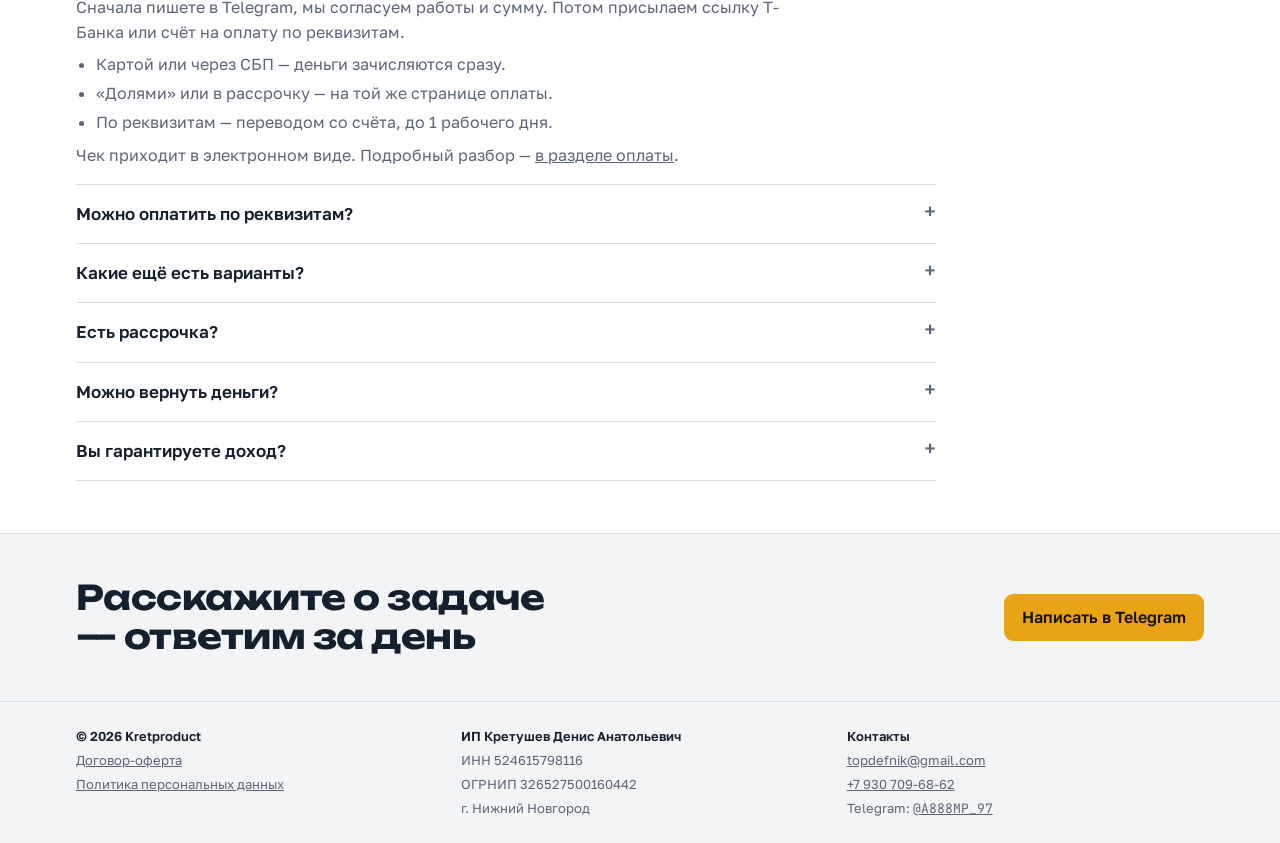
==== commit f9e45452: "Сайт: название Kretproduct Co-Authored-By: Claude Opus 5.5 <noreply@anthropic.com> Claude-Session: h" ====
--- a/site/index.html
+++ b/site/index.html
@@ -3,7 +3,7 @@
 <head>
 <meta charset="utf-8">
 <meta name="viewport" content="width=device-width, initial-scale=1, viewport-fit=cover">
-<title>Таймкод</title>
+<title>Kretproduct</title>
 <meta name="claude:viewport-fit-sides" content="cover">
 <meta name="description" content="Наставничество и запуск под ключ: РКО, американский YouTube, УБТ-трафик, продюсирование экспертов. Оплата картой, СБП, по реквизитам или в рассрочку.">
 <link rel="preconnect" href="https://fonts.googleapis.com">
@@ -240,7 +240,7 @@
 
 <header class="top">
   <div class="wrap">
-    <a class="logo" href="#"><i>▶</i>Таймкод</a>
+    <a class="logo" href="#"><i>▶</i>Kretproduct</a>
     <nav>
       <a href="#niches">Направления</a><a href="#pay">Как оплатить</a><a href="#faq">Вопросы</a>
       <a class="btn" data-seller-href="tg" href="#" target="_blank" rel="noopener">Написать</a>
@@ -414,7 +414,7 @@
 <footer>
   <div class="wrap">
     <div class="col">
-      <b>© 2026 Таймкод</b>
+      <b>© 2026 Kretproduct</b>
       <a href="oferta.html">Договор-оферта</a>
       <a href="privacy.html">Политика персональных данных</a>
     </div>
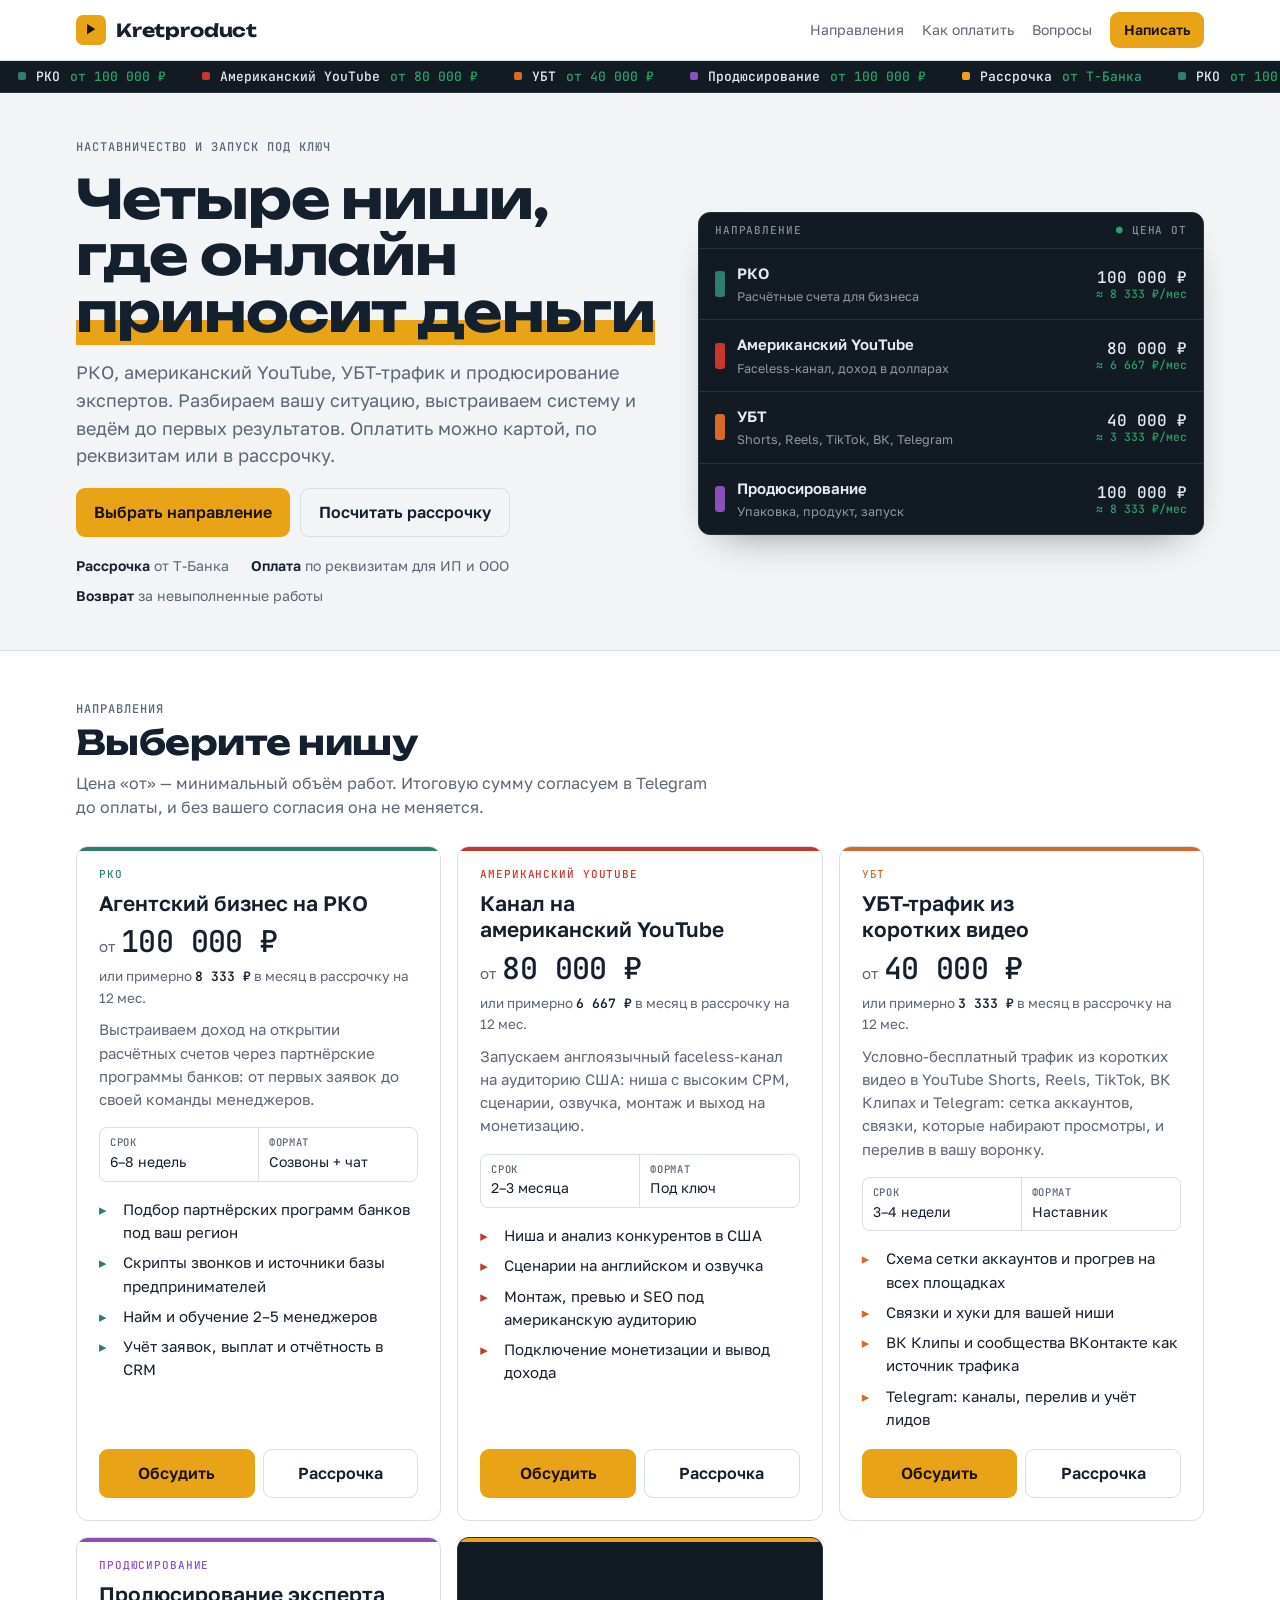
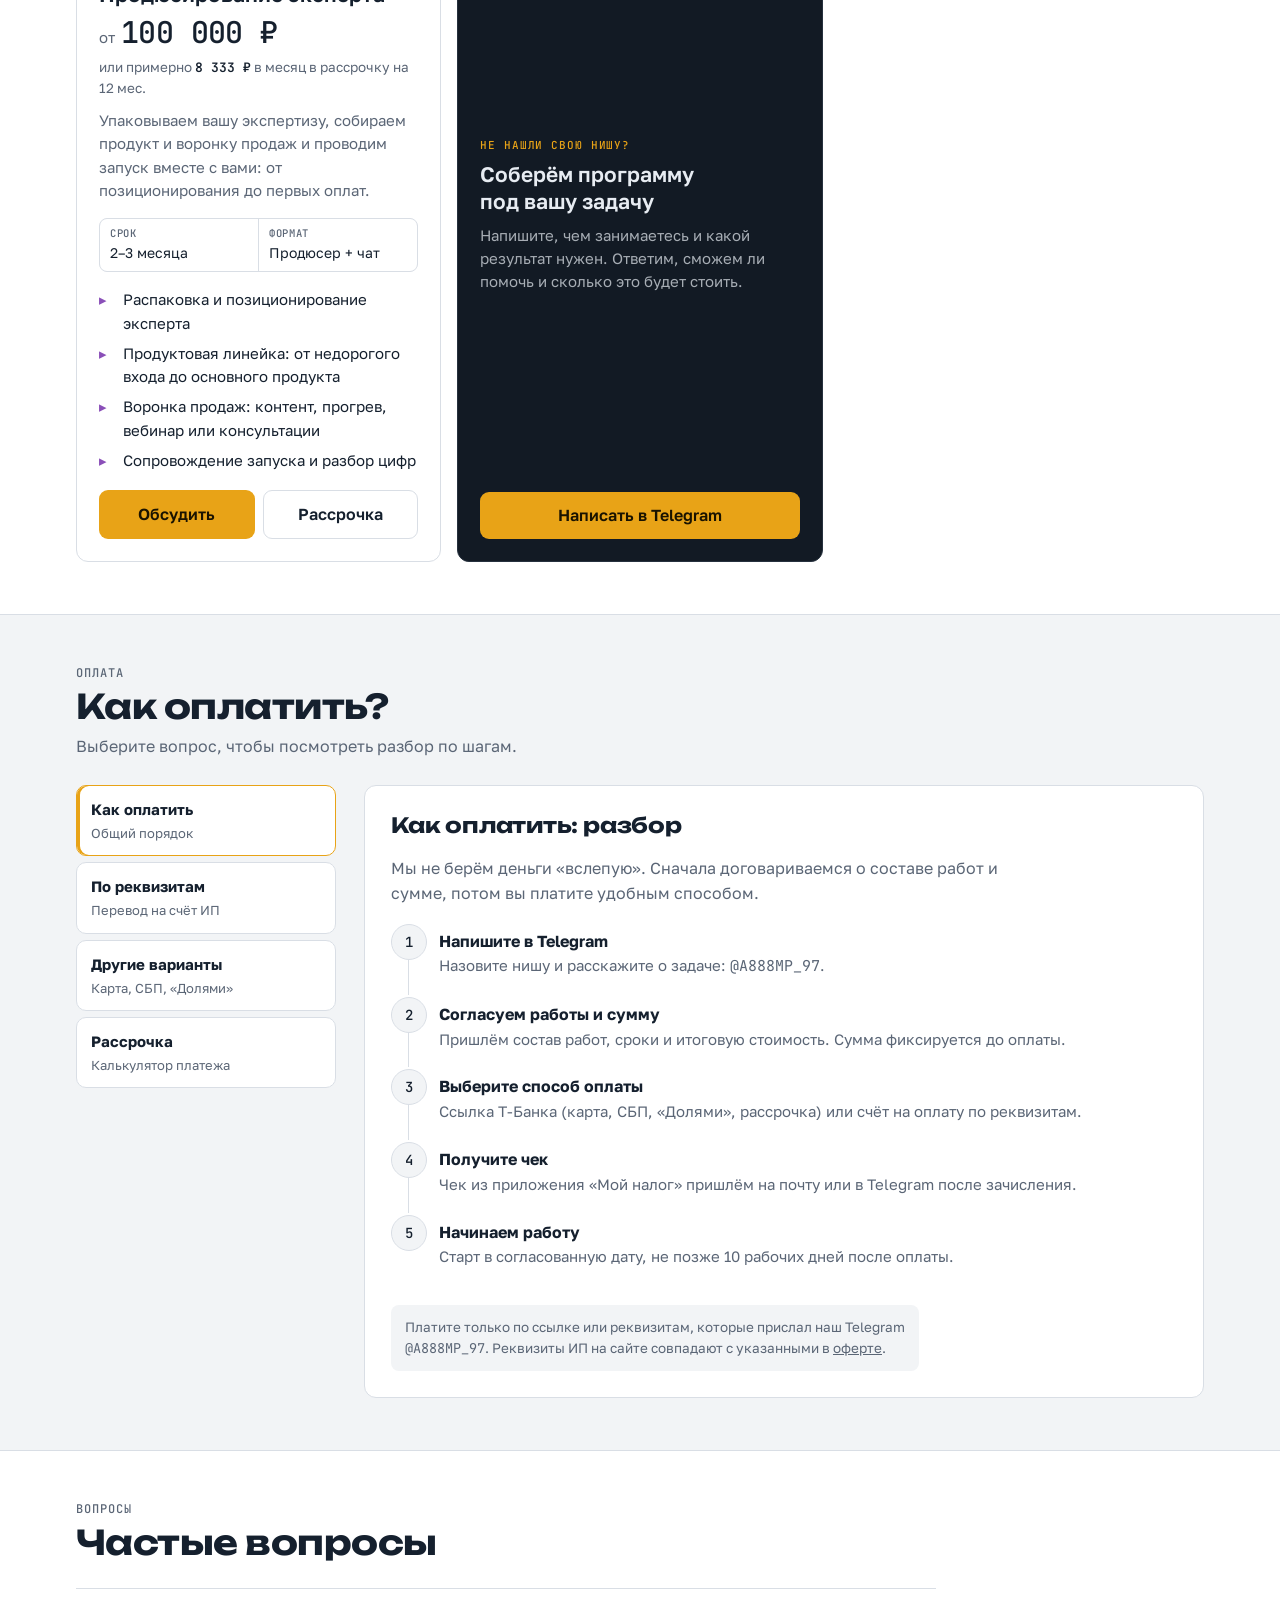
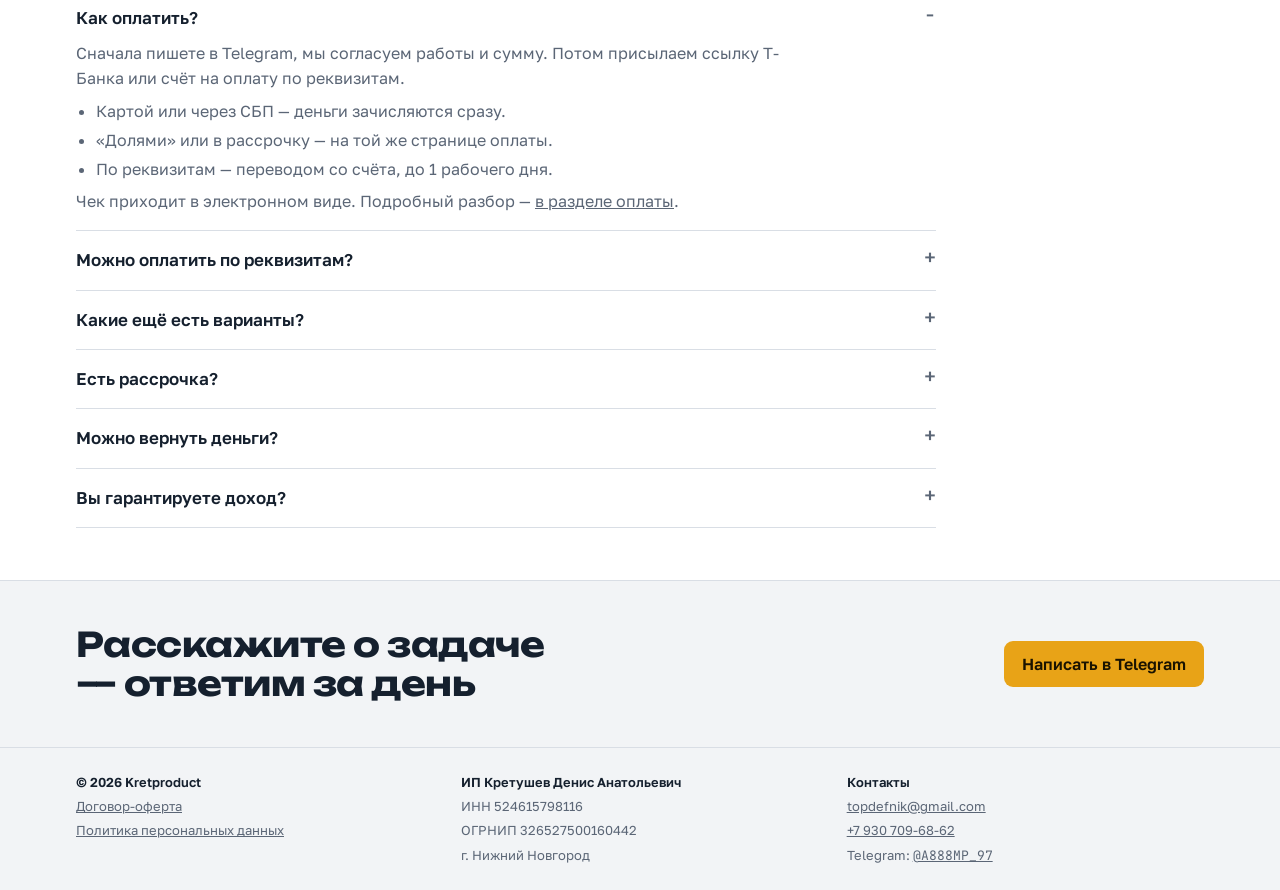
==== commit 80056718: "Цены: УБТ от 40 000 ₽ с ВК и Telegram, американский YouTube от 80 000 ₽ Co-Authored-By: Claude Opus " ====
--- a/site/index.html
+++ b/site/index.html
@@ -440,13 +440,13 @@
     desc: "Выстраиваем доход на открытии расчётных счетов через партнёрские программы банков: от первых заявок до своей команды менеджеров.",
     feats: ["Подбор партнёрских программ банков под ваш регион", "Скрипты звонков и источники базы предпринимателей", "Найм и обучение 2–5 менеджеров", "Учёт заявок, выплат и отчётность в CRM"],
     term: "6–8 недель", format: "Созвоны + чат" },
-  { id: "us", tag: "Американский YouTube", c: "--n-us", title: "Канал на американский YouTube", short: "Faceless-канал, доход в долларах", price: 100000,
+  { id: "us", tag: "Американский YouTube", c: "--n-us", title: "Канал на американский YouTube", short: "Faceless-канал, доход в долларах", price: 80000,
     desc: "Запускаем англоязычный faceless-канал на аудиторию США: ниша с высоким CPM, сценарии, озвучка, монтаж и выход на монетизацию.",
     feats: ["Ниша и анализ конкурентов в США", "Сценарии на английском и озвучка", "Монтаж, превью и SEO под американскую аудиторию", "Подключение монетизации и вывод дохода"],
     term: "2–3 месяца", format: "Под ключ" },
-  { id: "ubt", tag: "УБТ", c: "--n-ubt", title: "УБТ-трафик из коротких видео", short: "Shorts, Reels, TikTok", price: 20000,
-    desc: "Условно-бесплатный трафик из коротких видео: сетка аккаунтов, связки, которые набирают просмотры, и перелив в Telegram.",
-    feats: ["Схема сетки аккаунтов и прогрев", "Связки и хуки для вашей ниши", "Шаблоны монтажа вертикальных роликов", "Перелив в Telegram-воронку и учёт лидов"],
+  { id: "ubt", tag: "УБТ", c: "--n-ubt", title: "УБТ-трафик из коротких видео", short: "Shorts, Reels, TikTok, ВК, Telegram", price: 40000,
+    desc: "Условно-бесплатный трафик из коротких видео в YouTube Shorts, Reels, TikTok, ВК Клипах и Telegram: сетка аккаунтов, связки, которые набирают просмотры, и перелив в вашу воронку.",
+    feats: ["Схема сетки аккаунтов и прогрев на всех площадках", "Связки и хуки для вашей ниши", "ВК Клипы и сообщества ВКонтакте как источник трафика", "Telegram: каналы, перелив и учёт лидов"],
     term: "3–4 недели", format: "Наставник" },
   { id: "prod", tag: "Продюсирование", c: "--n-prod", title: "Продюсирование эксперта", short: "Упаковка, продукт, запуск", price: 100000,
     desc: "Упаковываем вашу экспертизу, собираем продукт и воронку продаж и проводим запуск вместе с вами: от позиционирования до первых оплат.",
